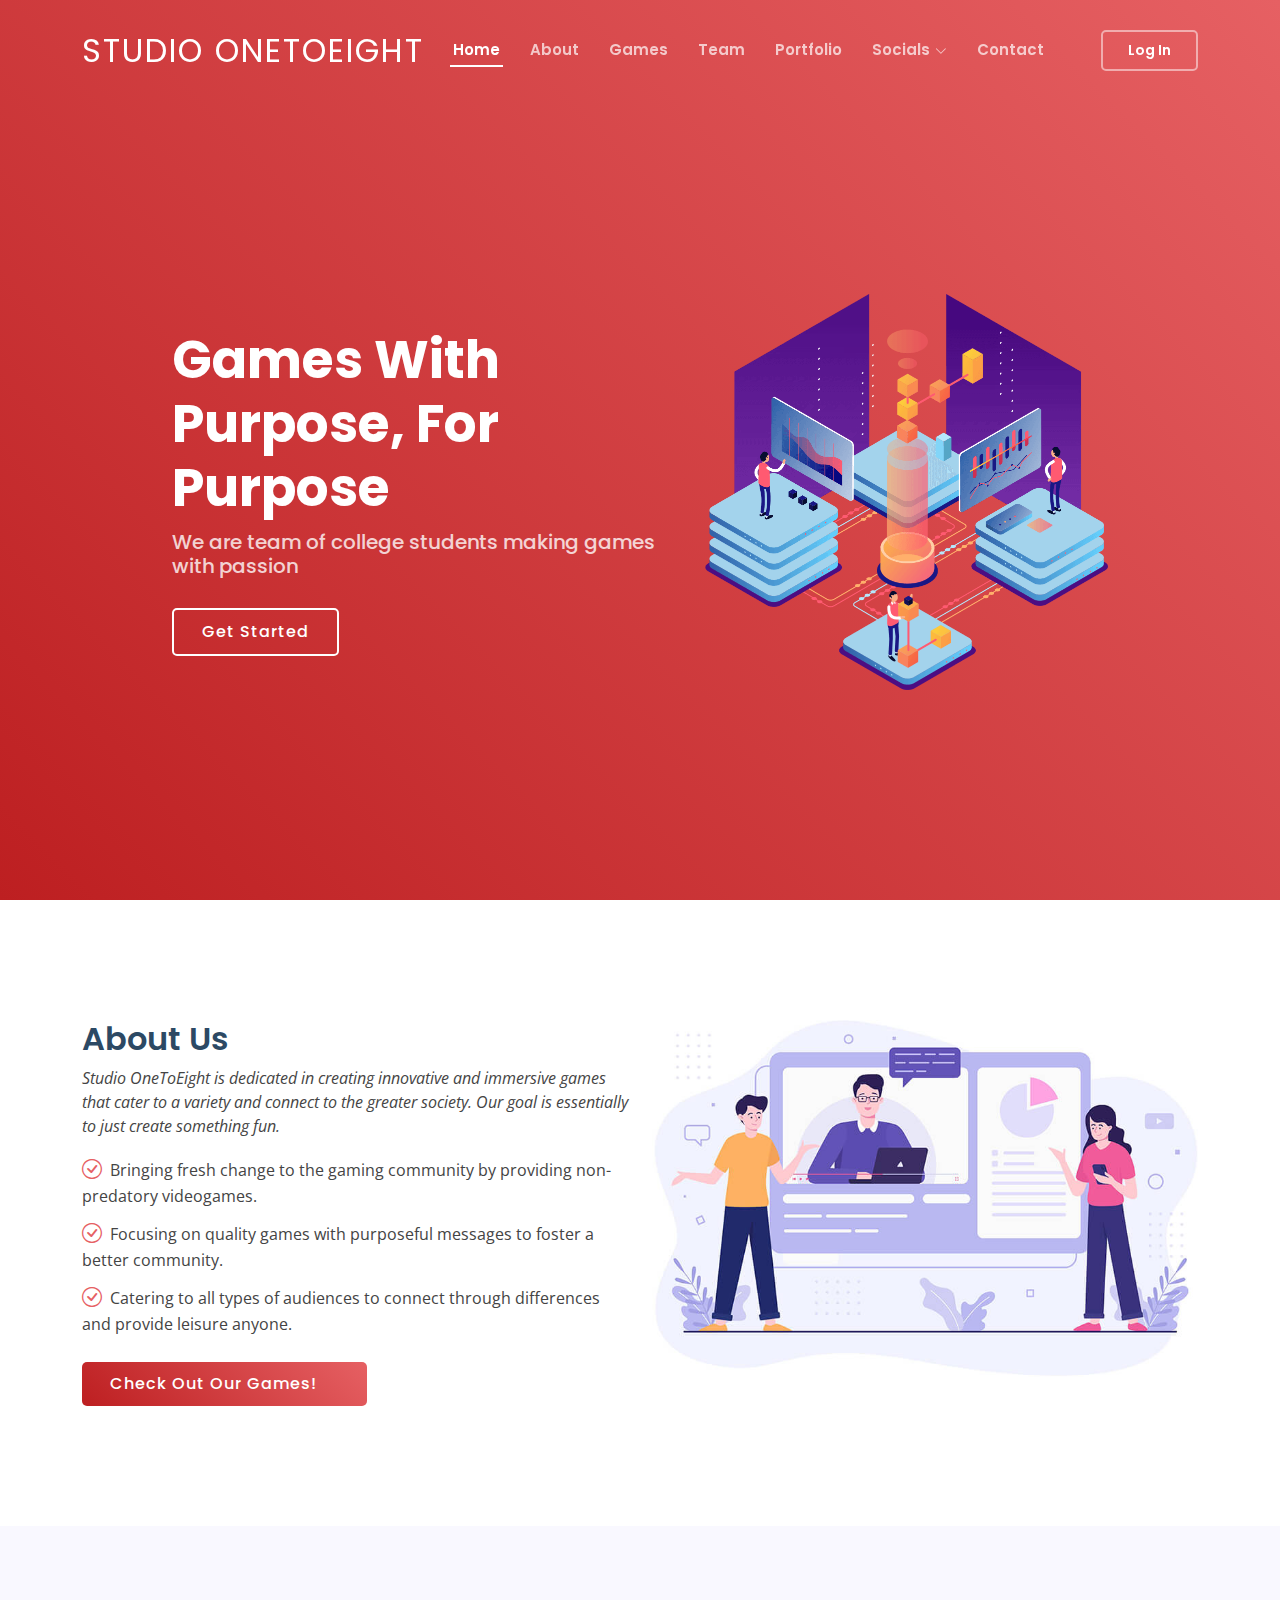
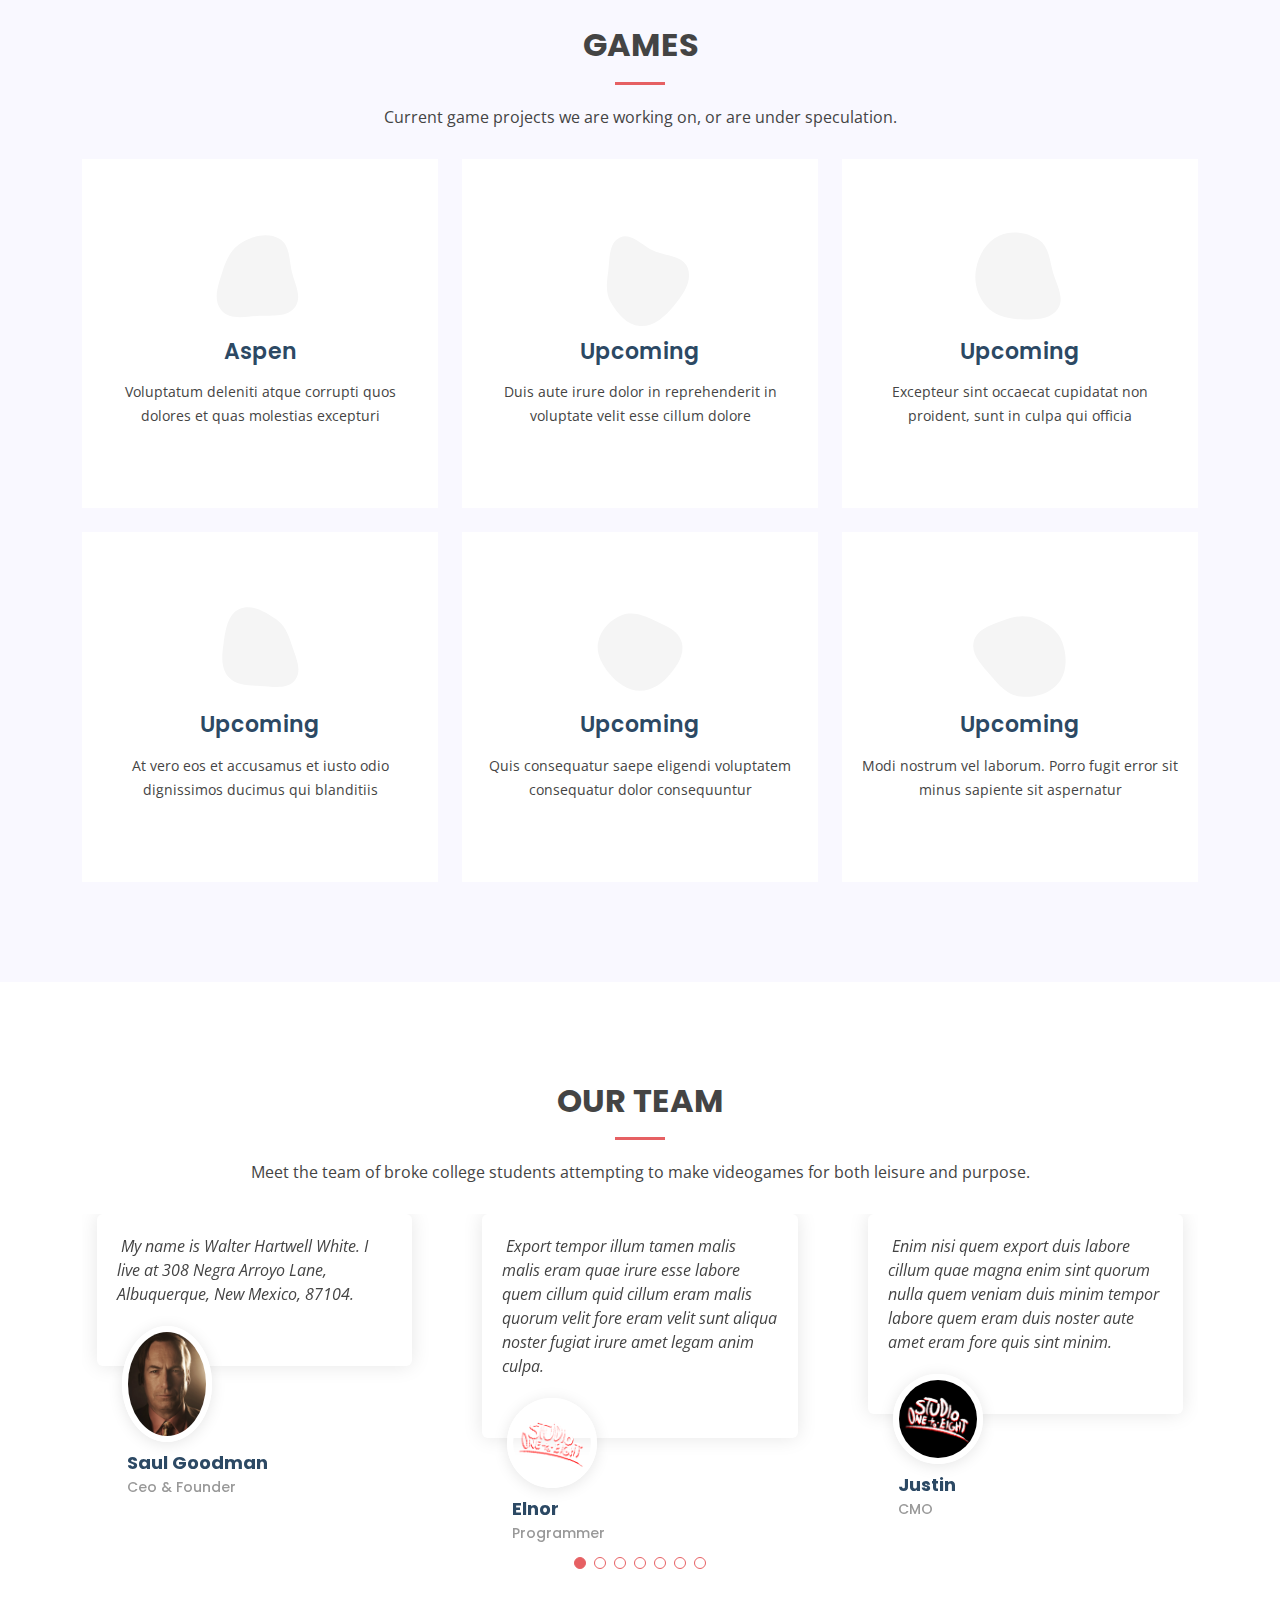
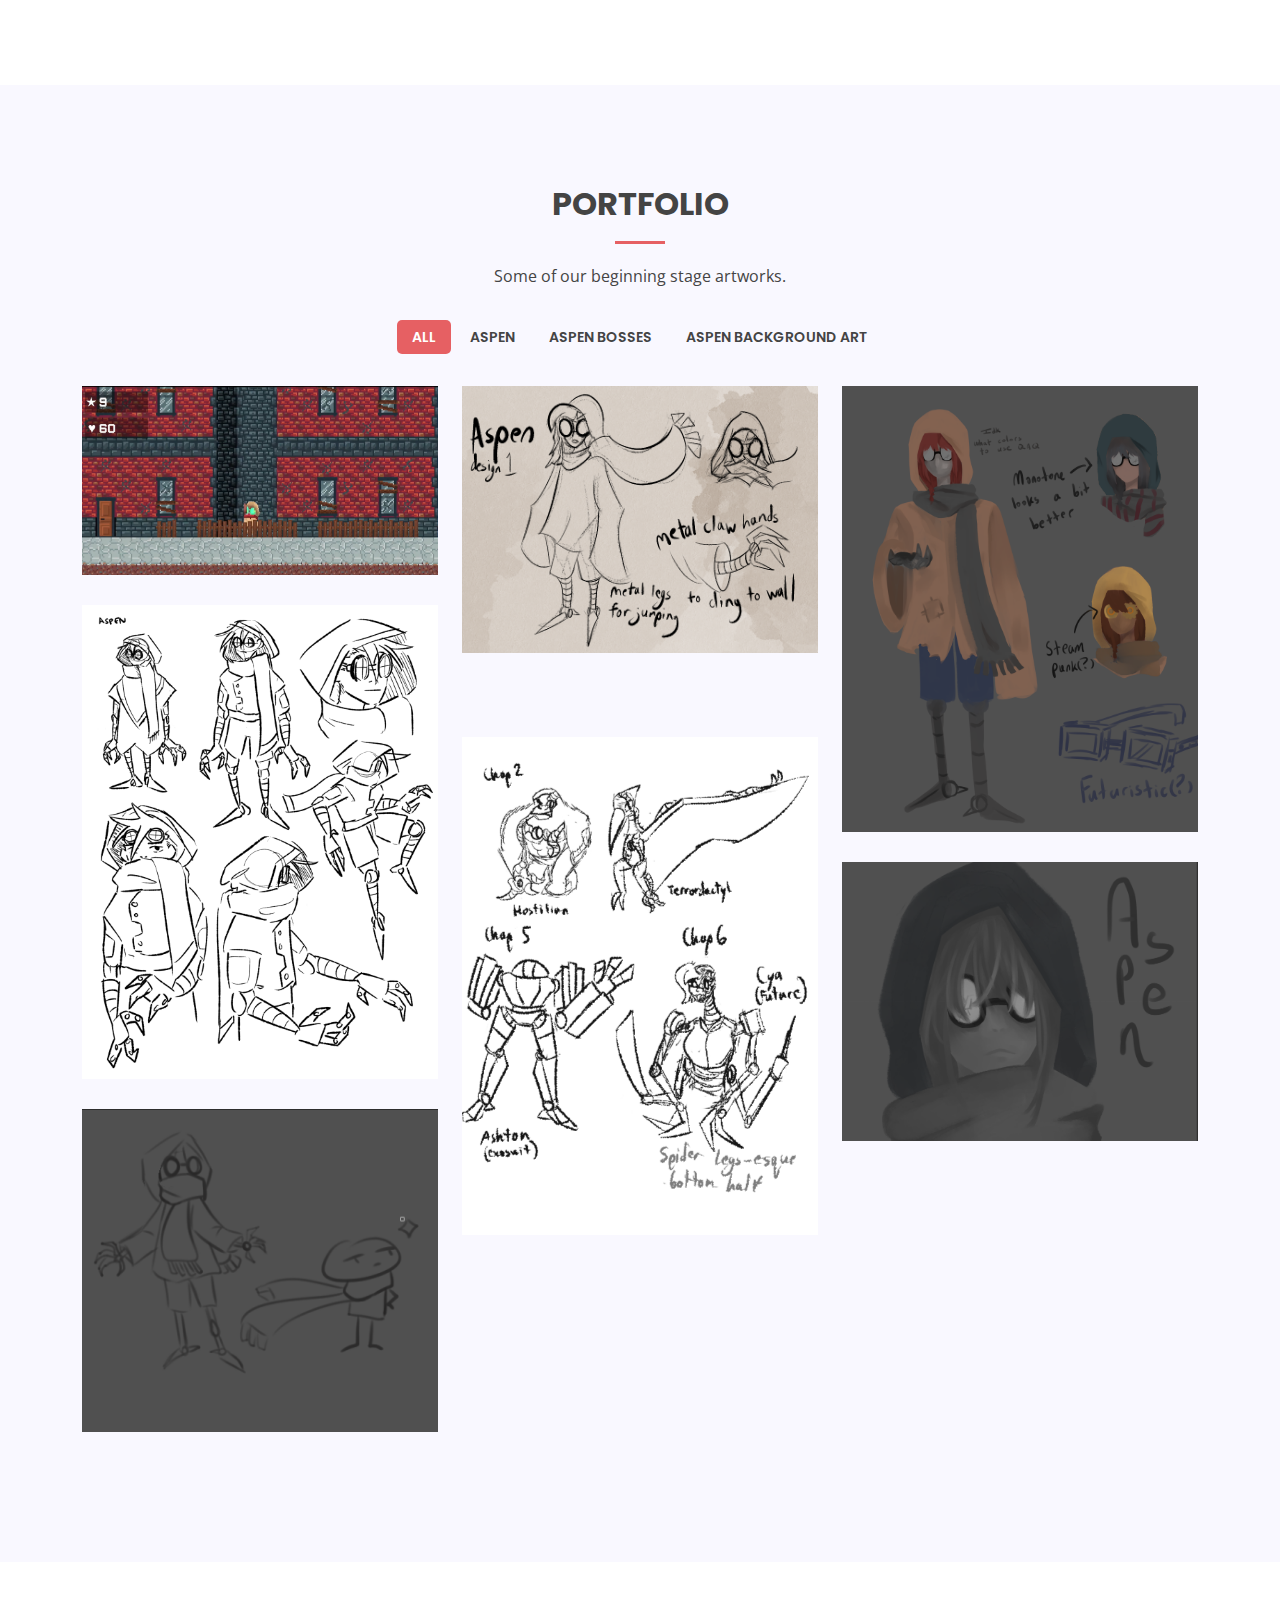
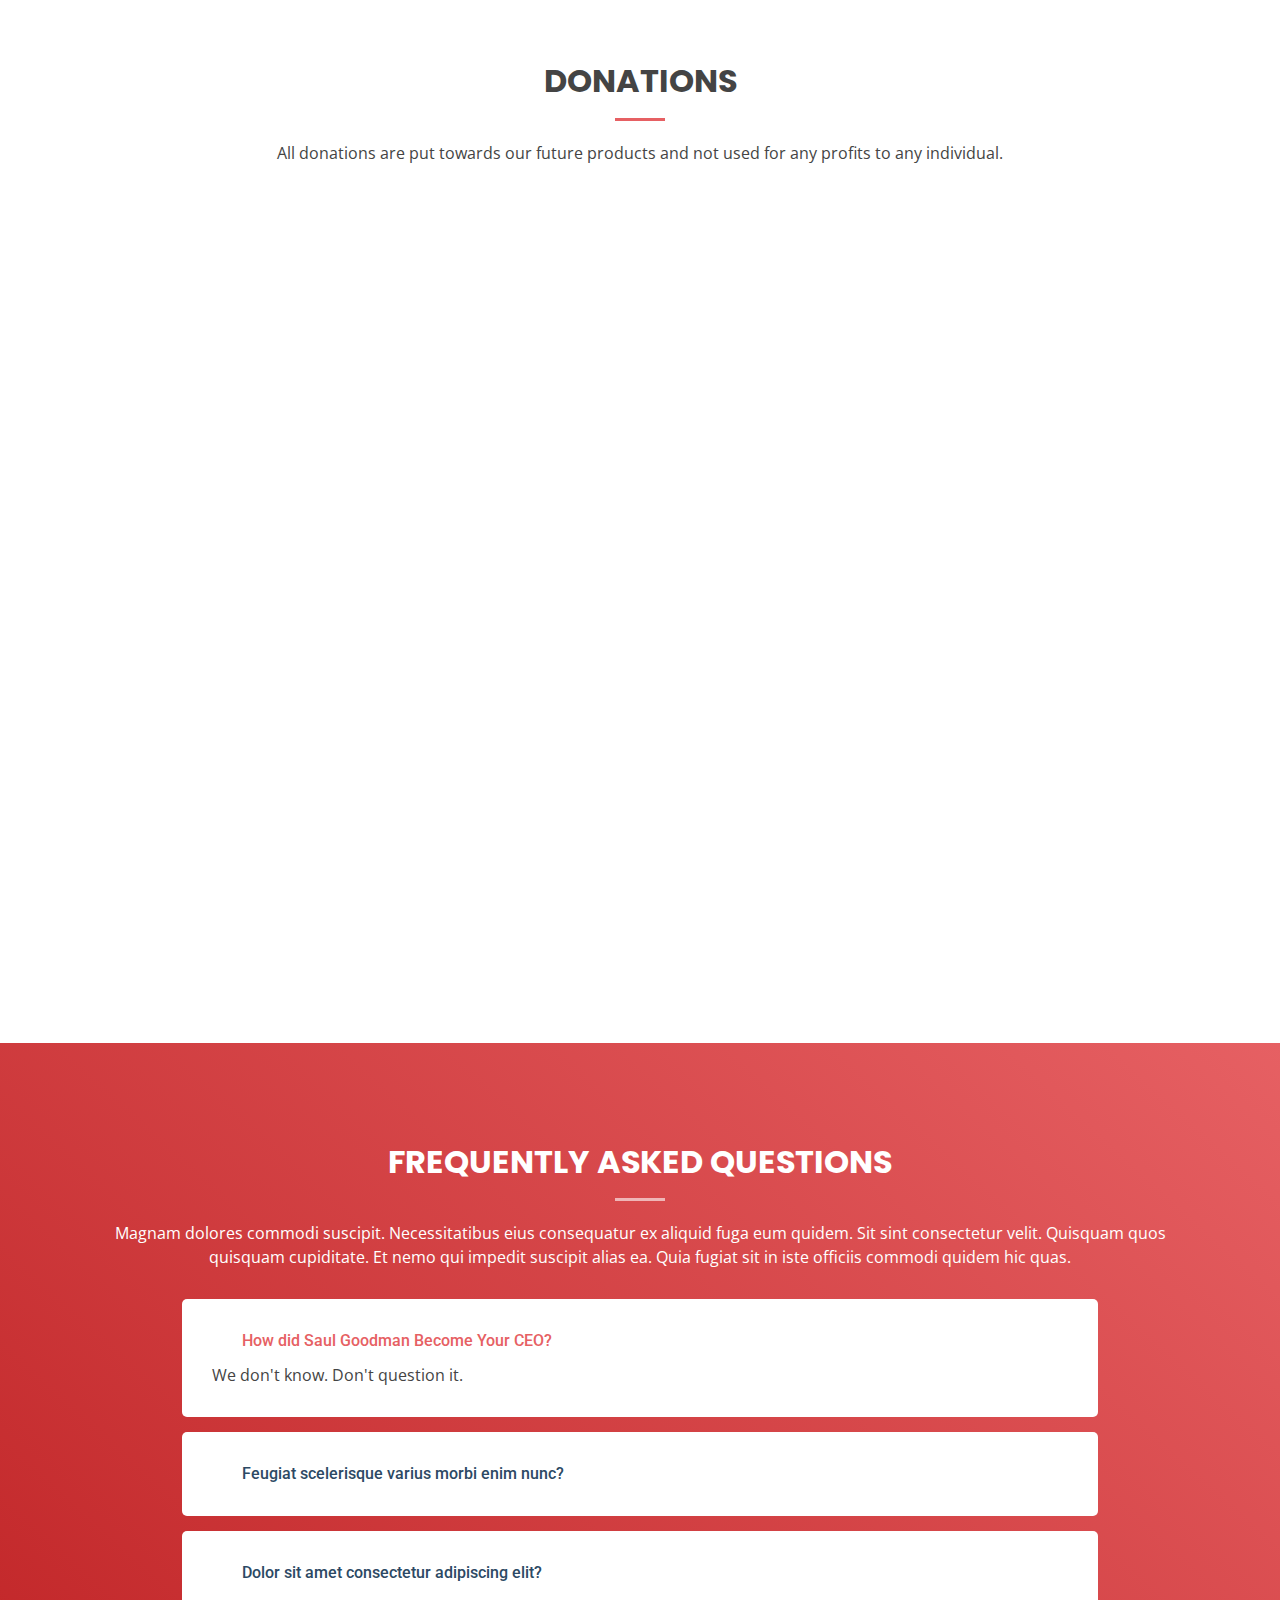
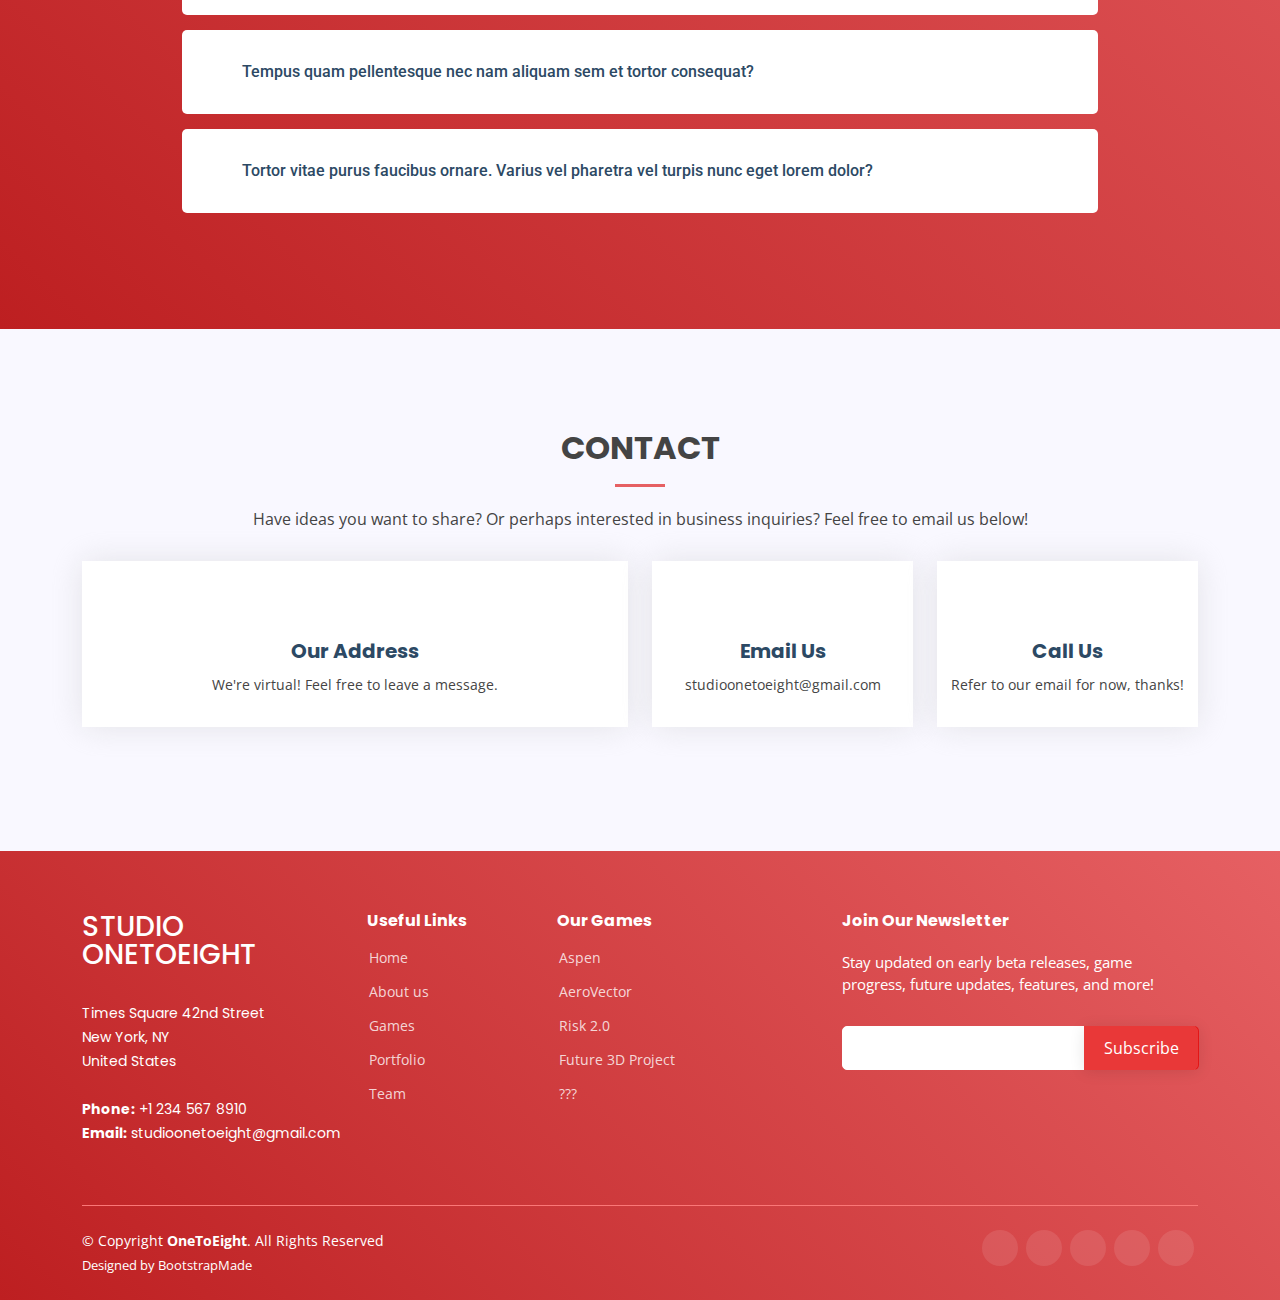
==== index.html @ 3905fe67 "fixed header link issue, edited about us section" ====
<!DOCTYPE html>
<html lang="en">

<head>
  <meta charset="utf-8">
  <meta content="width=device-width, initial-scale=1.0" name="viewport">

  <title>Studio 128</title>
  <meta content="" name="description">
  <meta content="" name="keywords">

  <!-- Favicons -->
  <link href="assets/img/favicon.png" rel="icon">
  <link href="assets/img/apple-touch-icon.png" rel="apple-touch-icon">

  <!-- Google Fonts -->
  <link href="https://fonts.googleapis.com/css?family=Open+Sans:300,300i,400,400i,600,600i,700,700i|Roboto:300,300i,400,400i,500,500i,600,600i,700,700i|Poppins:300,300i,400,400i,500,500i,600,600i,700,700i" rel="stylesheet">

  <!-- Vendor CSS Files -->
  <link href="assets/vendor/aos/aos.css" rel="stylesheet">
  <link href="assets/vendor/bootstrap/css/bootstrap.min.css" rel="stylesheet">
  <link href="assets/vendor/bootstrap-icons/bootstrap-icons.css" rel="stylesheet">
  <link href="assets/vendor/boxicons/css/boxicons.min.css" rel="stylesheet">
  <link href="assets/vendor/glightbox/css/glightbox.min.css" rel="stylesheet">
  <link href="assets/vendor/swiper/swiper-bundle.min.css" rel="stylesheet">

  <!-- Template Main CSS File -->
  <link href="assets/css/style.css" rel="stylesheet">

  <!-- =======================================================
  * Template Name: Techie - v4.9.1
  * Template URL: https://bootstrapmade.com/techie-free-skin-bootstrap-3/
  * Author: BootstrapMade.com
  * License: https://bootstrapmade.com/license/
  ======================================================== -->
</head>

<body>

  <!-- ======= Header ======= -->
  <header id="header" class="fixed-top ">
    <div class="container d-flex align-items-center justify-content-between">
      <h1 class="logo"><a href="index.html">Studio OneToEight</a></h1>
      <!-- Uncomment below if you prefer to use an image logo -->
      <!-- <a href="index.html" class="logo"><img src="assets/img/logo.png" alt="" class="img-fluid"></a>-->

      <nav id="navbar" class="navbar">
        <ul>
          <li><a class="nav-link scrollto active" href="#hero">Home</a></li>
          <li><a class="nav-link scrollto" href="#about">About</a></li>
          <li><a class="nav-link scrollto" href="#services">Games</a></li>
          <li><a class="nav-link scrollto" href="#team">Team</a></li>
          <li><a class="nav-link scrollto " href="#portfolio">Portfolio</a></li>
          <li class="dropdown"><a href="#"><span>Socials</span> <i class="bi bi-chevron-down"></i></a>
            <ul>
              <li><a href="https://discord.gg/k66XAa3F" target="_blank">Discord</a></li>
              <!-- <li class="dropdown"><a href="#"><span>Deep Drop Down</span> <i class="bi bi-chevron-right"></i></a>
                <ul>
                  <li><a href="#">Instagram</a></li>
                  <li><a href="#">Twitter</a></li>
                  <li><a href="#">Discord</a></li>
                  <li><a href="#">Youtube</a></li>
                  <li><a href="#">Reddit</a></li>
                </ul>
              </li> -->
              <li><a href="https://www.youtube.com/channel/UCh9_2e3-Cz6pAs2D27wbMlA" target="_blank">Youtube</a></li>
              <li><a href="https://www.reddit.com/r/StudioOneToEight/" target="_blank">Reddit</a></li>
              <li><a href="https://twitter.com/StudioOne2Eight" target="_blank">Twitter</a></li>
            </ul>
          </li>
          <li><a class="nav-link scrollto" href="#contact">Contact</a></li>
          <li><a class="getstarted scrollto" href="#about">Log In</a></li>
        </ul>
        <i class="bi bi-list mobile-nav-toggle"></i>
      </nav><!-- .navbar -->

    </div>
  </header><!-- End Header -->

  <!-- ======= Hero Section ======= -->
  <section id="hero" class="d-flex align-items-center">

    <div class="container-fluid" data-aos="fade-up">
      <div class="row justify-content-center">
        <div class="col-xl-5 col-lg-6 pt-3 pt-lg-0 order-2 order-lg-1 d-flex flex-column justify-content-center">
          <h1>Games With Purpose, For Purpose</h1>
          <h2>We are team of college students making games with passion</h2>
          <div><a href="#about" class="btn-get-started scrollto">Get Started</a></div>
        </div>
        <div class="col-xl-4 col-lg-6 order-1 order-lg-2 hero-img" data-aos="zoom-in" data-aos-delay="150">
          <img src="assets/img/hero-img.png" class="img-fluid animated" alt="">
        </div>
      </div>
    </div>

  </section><!-- End Hero -->

  <main id="main">

    <!-- ======= About Section ======= -->
    <section id="about" class="about">
      <div class="container">

        <div class="row">
          <div class="col-lg-6 order-1 order-lg-2" data-aos="zoom-in" data-aos-delay="150">
            <img src="assets/img/about.jpg" class="img-fluid" alt="">
          </div>
          <div class="col-lg-6 pt-4 pt-lg-0 order-2 order-lg-1 content" data-aos="fade-right">
            <h3>About Us</h3>
            <p class="fst-italic">
              Studio OneToEight is dedicated in creating innovative and immersive games that cater to a variety and connect to the greater society. Our goal is essentially to just create something fun.
            </p>
            <ul>
              <li><i class="bi bi-check-circle"></i> Bringing fresh change to the gaming community by providing non-predatory videogames.</li>
              <li><i class="bi bi-check-circle"></i> Focusing on quality games with purposeful messages to foster a better community.</li>
              <li><i class="bi bi-check-circle"></i> Catering to all types of audiences to connect through differences and provide leisure anyone.</li>
            </ul>
            <a href="#services" class="read-more">Check Out Our Games! <i class="bi bi-long-arrow-right"></i></a>
          </div>
        </div>

      </div>
    </section><!-- End About Section -->

    <!-- ======= Counts Section ======= -->
    <!-- <section id="counts" class="counts">
      <div class="container">

        <div class="row counters">

          <div class="col-lg-3 col-6 text-center">
            <span data-purecounter-start="0" data-purecounter-end="232" data-purecounter-duration="1" class="purecounter"></span>
            <p>Clients</p>
          </div>

          <div class="col-lg-3 col-6 text-center">
            <span data-purecounter-start="0" data-purecounter-end="521" data-purecounter-duration="1" class="purecounter"></span>
            <p>Projects</p>
          </div>

          <div class="col-lg-3 col-6 text-center">
            <span data-purecounter-start="0" data-purecounter-end="1463" data-purecounter-duration="1" class="purecounter"></span>
            <p>Hours Of Support</p>
          </div>

          <div class="col-lg-3 col-6 text-center">
            <span data-purecounter-start="0" data-purecounter-end="15" data-purecounter-duration="1" class="purecounter"></span>
            <p>Hard Workers</p>
          </div>

        </div>

      </div>
    </section> -->
    <!-- End Counts Section -->

    <!-- ======= Services Section ======= -->
    <section id="services" class="services section-bg">
      <div class="container" data-aos="fade-up">

        <div class="section-title">
          <h2>Games</h2>
          <p>Current game projects we are working on, or are under speculation.</p>
        </div>

        <div class="row gy-4">
          <div class="col-lg-4 col-md-6 d-flex align-items-stretch" data-aos="zoom-in" data-aos-delay="100">
            <div class="icon-box iconbox-blue">
              <div class="icon">
                <svg width="100" height="100" viewBox="0 0 600 600" xmlns="http://www.w3.org/2000/svg">
                  <path stroke="none" stroke-width="0" fill="#f5f5f5" d="M300,521.0016835830174C376.1290562159157,517.8887921683347,466.0731472004068,529.7835943286574,510.70327084640275,468.03025145048787C554.3714126377745,407.6079735673963,508.03601936045806,328.9844924480964,491.2728898941984,256.3432110539036C474.5976632858925,184.082847569629,479.9380746630129,96.60480741107993,416.23090153303,58.64404602377083C348.86323505073057,18.502131276798302,261.93793281208167,40.57373210992963,193.5410806939664,78.93577620505333C130.42746243093433,114.334589627462,98.30271207620316,179.96522072025542,76.75703585869454,249.04625023123273C51.97151888228291,328.5150500222984,13.704378332031375,421.85034740162234,66.52175969318436,486.19268352777647C119.04800174914682,550.1803526380478,217.28368757567262,524.383925680826,300,521.0016835830174"></path>
                </svg>
                <i class="bx bxl-dribbble"></i>
              </div>
              <h4><a href="">Aspen</a></h4>
              <p>Voluptatum deleniti atque corrupti quos dolores et quas molestias excepturi</p>
            </div>
          </div>

          <div class="col-lg-4 col-md-6 d-flex align-items-stretch" data-aos="zoom-in" data-aos-delay="200">
            <div class="icon-box iconbox-orange ">
              <div class="icon">
                <svg width="100" height="100" viewBox="0 0 600 600" xmlns="http://www.w3.org/2000/svg">
                  <path stroke="none" stroke-width="0" fill="#f5f5f5" d="M300,582.0697525312426C382.5290701553225,586.8405444964366,449.9789794690241,525.3245884688669,502.5850820975895,461.55621195738473C556.606425686781,396.0723002908107,615.8543463187945,314.28637112970534,586.6730223649479,234.56875336149918C558.9533121215079,158.8439757836574,454.9685369536778,164.00468322053177,381.49747125262974,130.76875717737553C312.15926192815925,99.40240125094834,248.97055460311594,18.661163978235184,179.8680185752513,50.54337015887873C110.5421016452524,82.52863877960104,119.82277516462835,180.83849132639028,109.12597500060166,256.43424936330496C100.08760227029461,320.3096726198365,92.17705696193138,384.0621239912766,124.79988738764834,439.7174275375508C164.83382741302287,508.01625554203684,220.96474134820875,577.5009287672846,300,582.0697525312426"></path>
                </svg>
                <i class="bx bx-file"></i>
              </div>
              <h4><a href="">Upcoming</a></h4>
              <p>Duis aute irure dolor in reprehenderit in voluptate velit esse cillum dolore</p>
            </div>
          </div>

          <div class="col-lg-4 col-md-6 d-flex align-items-stretch" data-aos="zoom-in" data-aos-delay="300">
            <div class="icon-box iconbox-pink">
              <div class="icon">
                <svg width="100" height="100" viewBox="0 0 600 600" xmlns="http://www.w3.org/2000/svg">
                  <path stroke="none" stroke-width="0" fill="#f5f5f5" d="M300,541.5067337569781C382.14930387511276,545.0595476570109,479.8736841581634,548.3450877840088,526.4010558755058,480.5488172755941C571.5218469581645,414.80211281144784,517.5187510058486,332.0715597781072,496.52539010469104,255.14436215662573C477.37192572678356,184.95920475031193,473.57363656557914,105.61284051026155,413.0603344069578,65.22779650032875C343.27470386102294,18.654635553484475,251.2091493199835,5.337323636656869,175.0934190732945,40.62881213300186C97.87086631185822,76.43348514350839,51.98124368387456,156.15599469081315,36.44837278890362,239.84606092416172C21.716077023791087,319.22268207091537,43.775223500013084,401.1760424656574,96.891909868211,461.97329694683043C147.22146801428983,519.5804099606455,223.5754009179313,538.201503339737,300,541.5067337569781"></path>
                </svg>
                <i class="bx bx-tachometer"></i>
              </div>
              <h4><a href="">Upcoming</a></h4>
              <p>Excepteur sint occaecat cupidatat non proident, sunt in culpa qui officia</p>
            </div>
          </div>

          <div class="col-lg-4 col-md-6 d-flex align-items-stretch" data-aos="zoom-in" data-aos-delay="100">
            <div class="icon-box iconbox-yellow">
              <div class="icon">
                <svg width="100" height="100" viewBox="0 0 600 600" xmlns="http://www.w3.org/2000/svg">
                  <path stroke="none" stroke-width="0" fill="#f5f5f5" d="M300,503.46388370962813C374.79870501325706,506.71871716319447,464.8034551963731,527.1746412648533,510.4981551193396,467.86667711651364C555.9287308511215,408.9015244558933,512.6030010748507,327.5744911775523,490.211057578863,256.5855673507754C471.097692560561,195.9906835881958,447.69079081568157,138.11976852964426,395.19560036434837,102.3242989838813C329.3053358748298,57.3949838291264,248.02791733380457,8.279543830951368,175.87071277845988,42.242879143198664C103.41431057327972,76.34704239035025,93.79494320519305,170.9812938413882,81.28167332365135,250.07896920659033C70.17666984294237,320.27484674793965,64.84698225790005,396.69656628748305,111.28512138212992,450.4950937839243C156.20124167950087,502.5303643271138,231.32542653798444,500.4755392045468,300,503.46388370962813"></path>
                </svg>
                <i class="bx bx-layer"></i>
              </div>
              <h4><a href="">Upcoming</a></h4>
              <p>At vero eos et accusamus et iusto odio dignissimos ducimus qui blanditiis</p>
            </div>
          </div>

          <div class="col-lg-4 col-md-6 d-flex align-items-stretch" data-aos="zoom-in" data-aos-delay="200">
            <div class="icon-box iconbox-red">
              <div class="icon">
                <svg width="100" height="100" viewBox="0 0 600 600" xmlns="http://www.w3.org/2000/svg">
                  <path stroke="none" stroke-width="0" fill="#f5f5f5" d="M300,532.3542879108572C369.38199826031484,532.3153073249985,429.10787420159085,491.63046689027357,474.5244479745417,439.17860296908856C522.8885846962883,383.3225815378663,569.1668002868075,314.3205725914397,550.7432151929288,242.7694973846089C532.6665558377875,172.5657663291529,456.2379748765914,142.6223662098291,390.3689995646985,112.34683881706744C326.66090330228417,83.06452184765237,258.84405631176094,53.51806209861945,193.32584062364296,78.48882559362697C121.61183558270385,105.82097193414197,62.805066853699245,167.19869350419734,48.57481801355237,242.6138429142374C34.843463184063346,315.3850353017275,76.69343916112496,383.4422959591041,125.22947124332185,439.3748458443577C170.7312796277747,491.8107796887764,230.57421082200815,532.3932930995766,300,532.3542879108572"></path>
                </svg>
                <i class="bx bx-slideshow"></i>
              </div>
              <h4><a href="">Upcoming</a></h4>
              <p>Quis consequatur saepe eligendi voluptatem consequatur dolor consequuntur</p>
            </div>
          </div>

          <div class="col-lg-4 col-md-6 d-flex align-items-stretch" data-aos="zoom-in" data-aos-delay="300">
            <div class="icon-box iconbox-teal">
              <div class="icon">
                <svg width="100" height="100" viewBox="0 0 600 600" xmlns="http://www.w3.org/2000/svg">
                  <path stroke="none" stroke-width="0" fill="#f5f5f5" d="M300,566.797414625762C385.7384707136149,576.1784315230908,478.7894351017131,552.8928747891023,531.9192734346935,484.94944893311C584.6109503024035,417.5663521118492,582.489472248146,322.67544863468447,553.9536738515405,242.03673114598146C529.1557734026468,171.96086150256528,465.24506316201064,127.66468636344209,395.9583748389544,100.7403814666027C334.2173773831606,76.7482773500951,269.4350130405921,84.62216499799875,207.1952322260088,107.2889140133804C132.92018162631612,134.33871894543012,41.79353780512637,160.00259165414826,22.644507872594943,236.69541883565114C3.319112789854554,314.0945973066697,72.72355303640163,379.243833228382,124.04198916343866,440.3218312028393C172.9286146004772,498.5055451809895,224.45579914871206,558.5317968840102,300,566.797414625762"></path>
                </svg>
                <i class="bx bx-arch"></i>
              </div>
              <h4><a href="">Upcoming</a></h4>
              <p>Modi nostrum vel laborum. Porro fugit error sit minus sapiente sit aspernatur</p>
            </div>
          </div>

        </div>

      </div>
    </section><!-- End Services Section -->

    <!-- ======= Features Section ======= -->
    <!-- <section id="features" class="features">
      <div class="container" data-aos="fade-up">

        <div class="section-title">
          <h2>Features</h2>
          <p>Magnam dolores commodi suscipit. Necessitatibus eius consequatur ex aliquid fuga eum quidem. Sit sint consectetur velit. Quisquam quos quisquam cupiditate. Et nemo qui impedit suscipit alias ea. Quia fugiat sit in iste officiis commodi quidem hic quas.</p>
        </div>

        <div class="row">
          <div class="col-lg-6 order-2 order-lg-1 d-flex flex-column align-items-lg-center">
            <div class="icon-box mt-5 mt-lg-0" data-aos="fade-up" data-aos-delay="100">
              <i class="bx bx-receipt"></i>
              <h4>Est labore ad</h4>
              <p>Consequuntur sunt aut quasi enim aliquam quae harum pariatur laboris nisi ut aliquip</p>
            </div>
            <div class="icon-box mt-5" data-aos="fade-up" data-aos-delay="200">
              <i class="bx bx-cube-alt"></i>
              <h4>Harum esse qui</h4>
              <p>Excepteur sint occaecat cupidatat non proident, sunt in culpa qui officia deserunt</p>
            </div>
            <div class="icon-box mt-5" data-aos="fade-up" data-aos-delay="300">
              <i class="bx bx-images"></i>
              <h4>Aut occaecati</h4>
              <p>Aut suscipit aut cum nemo deleniti aut omnis. Doloribus ut maiores omnis facere</p>
            </div>
            <div class="icon-box mt-5" data-aos="fade-up" data-aos-delay="400">
              <i class="bx bx-shield"></i>
              <h4>Beatae veritatis</h4>
              <p>Expedita veritatis consequuntur nihil tempore laudantium vitae denat pacta</p>
            </div>
          </div>
          <div class="image col-lg-6 order-1 order-lg-2 " data-aos="zoom-in" data-aos-delay="100">
            <img src="assets/img/features.svg" alt="" class="img-fluid">
          </div>
        </div>

      </div>
    </section> -->
    <!-- End Features Section -->

    <!-- ======= Team Section ======= -->
    <section id="team" class="testimonials">
      <div class="container" data-aos="fade-up">

        <div class="section-title">
          <h2>Our Team</h2>
          <p>Meet the team of broke college students attempting to make videogames for both leisure and purpose.</p>
        </div>

        <div class="testimonials-slider swiper" data-aos="fade-up" data-aos-delay="100">
          <div class="swiper-wrapper">

            <div class="swiper-slide">
              <div class="testimonial-item">
                <p>
                  <i class="bx bxs-quote-alt-left quote-icon-left"></i>
                  My name is Walter Hartwell White. I live at 308 Negra Arroyo Lane, Albuquerque, New Mexico, 87104.
                  <i class="bx bxs-quote-alt-right quote-icon-right"></i>
                </p>
                <img src="assets/img/testimonials/Saul_Goodman.png" class="testimonial-img" alt="">
                <h3>Saul Goodman</h3>
                <h4>Ceo &amp; Founder</h4>
              </div>
            </div><!-- End testimonial item -->

            <div class="swiper-slide">
              <div class="testimonial-item">
                <p>
                  <i class="bx bxs-quote-alt-left quote-icon-left"></i>
                  Export tempor illum tamen malis malis eram quae irure esse labore quem cillum quid cillum eram malis quorum velit fore eram velit sunt aliqua noster fugiat irure amet legam anim culpa.
                  <i class="bx bxs-quote-alt-right quote-icon-right"></i>
                </p>
                <img src="assets/img/testimonials/studio128transparent.png" class="testimonial-img" alt="">
                <h3>Elnor</h3>
                <h4>Programmer</h4>
              </div>
            </div><!-- End testimonial item -->

            <div class="swiper-slide">
              <div class="testimonial-item">
                <p>
                  <i class="bx bxs-quote-alt-left quote-icon-left"></i>
                  Enim nisi quem export duis labore cillum quae magna enim sint quorum nulla quem veniam duis minim tempor labore quem eram duis noster aute amet eram fore quis sint minim.
                  <i class="bx bxs-quote-alt-right quote-icon-right"></i>
                </p>
                <img src="assets/img/testimonials/studio128black.png" class="testimonial-img" alt="">
                <h3>Justin</h3>
                <h4>CMO</h4>
              </div>
            </div><!-- End testimonial item -->

            <div class="swiper-slide">
              <div class="testimonial-item">
                <p>
                  <i class="bx bxs-quote-alt-left quote-icon-left"></i>
                  Fugiat enim eram quae cillum dolore dolor amet nulla culpa multos export minim fugiat minim velit minim dolor enim duis veniam ipsum anim magna sunt elit fore quem dolore labore.
                  <i class="bx bxs-quote-alt-right quote-icon-right"></i>
                </p>
                <img src="assets/img/testimonials/studio128black.png" class="testimonial-img" alt="">
                <h3>Alexander</h3>
                <h4>Artist</h4>
              </div>
            </div>

              <div class="swiper-slide">
                <div class="testimonial-item">
                  <p>
                    <i class="bx bxs-quote-alt-left quote-icon-left"></i>
                    Fugiat enim eram quae cillum dolore dolor amet nulla culpa multos export minim fugiat minim velit minim dolor enim duis veniam ipsum anim magna sunt elit fore quem dolore labore.
                    <i class="bx bxs-quote-alt-right quote-icon-right"></i>
                  </p>
                  <img src="assets/img/testimonials/studio128black.png" class="testimonial-img" alt="">
                  <h3>Julia</h3>
                  <h4>Artist</h4>
                </div>
              </div>

                <div class="swiper-slide">
                  <div class="testimonial-item">
                    <p>
                      <i class="bx bxs-quote-alt-left quote-icon-left"></i>
                      Fugiat enim eram quae cillum dolore dolor amet nulla culpa multos export minim fugiat minim velit minim dolor enim duis veniam ipsum anim magna sunt elit fore quem dolore labore.
                      <i class="bx bxs-quote-alt-right quote-icon-right"></i>
                    </p>
                    <img src="assets/img/testimonials/studio128black.png" class="testimonial-img" alt="">
                    <h3>John</h3>
                    <h4>Artist</h4>
                  </div>
            </div><!-- End testimonial item -->

            <div class="swiper-slide">
              <div class="testimonial-item">
                <p>
                  <i class="bx bxs-quote-alt-left quote-icon-left"></i>
                  Quis quorum aliqua sint quem legam fore sunt eram irure aliqua veniam tempor noster veniam enim culpa labore duis sunt culpa nulla illum cillum fugiat legam esse veniam culpa.
                  <i class="bx bxs-quote-alt-right quote-icon-right"></i>
                </p>
                <img src="assets/img/testimonials/studio128black.png" class="testimonial-img" alt="">
                <h3>Tammy</h3>
                <h4>Artist</h4>
              </div>
            </div><!-- End testimonial item -->

          </div>
          <div class="swiper-pagination"></div>
        </div>

      </div>
    </section><!-- End Testimonials Section -->

    <!-- ======= Portfolio Section ======= -->
    <section id="portfolio" class="portfolio section-bg">
      <div class="container" data-aos="fade-up">

        <div class="section-title">
          <h2>Portfolio</h2>
          <p>Some of our beginning stage artworks.</p>
        </div>

        <div class="row">
          <div class="col-lg-12 d-flex justify-content-center">
            <ul id="portfolio-flters">
              <li data-filter="*" class="filter-active">All</li>
              <li data-filter=".filter-app">Aspen</li>
              <li data-filter=".filter-card">Aspen Bosses</li>
              <li data-filter=".filter-web">Aspen Background art</li>
            </ul>
          </div>
        </div>

        <div class="row portfolio-container">

          <div class="col-lg-4 col-md-6 portfolio-item filter-app">
            <div class="portfolio-wrap">
              <img src="assets/img/portfolio/AspenImage.png" class="img-fluid" alt="">
              <div class="portfolio-info">
                <h4>Aspen and Orphanage Pixel art</h4>
                <p>Aspen</p>
              </div>
              <div class="portfolio-links">
                <a href="assets/img/portfolio/AspenImage.png" data-gallery="portfolioGallery" class="portfolio-lightbox" title="App 1"><i class="bx bx-plus"></i></a>
                <a href="portfolio-details.html" title="More Details"><i class="bx bx-link"></i></a>
              </div>
            </div>
          </div>

          <div class="col-lg-4 col-md-6 portfolio-item filter-app">
            <div class="portfolio-wrap">
              <img src="assets/img/portfolio/aspen_initial.png" class="img-fluid" alt="">
              <div class="portfolio-info">
                <h4>Initial Aspen Design</h4>
                <p>Aspen</p>
              </div>
              <div class="portfolio-links">
                <a href="assets/img/portfolio/aspen_initial.png" data-gallery="portfolioGallery" class="portfolio-lightbox" title="Web 3"><i class="bx bx-plus"></i></a>
                <a href="portfolio-details.html" title="More Details"><i class="bx bx-link"></i></a>
              </div>
            </div>
          </div>

          <div class="col-lg-4 col-md-6 portfolio-item filter-app">
            <div class="portfolio-wrap">
              <img src="assets/img/portfolio/mature_aspen.png" class="img-fluid" alt="">
              <div class="portfolio-info">
                <h4>Mature Aspen</h4>
                <p>Aspen</p>
              </div>
              <div class="portfolio-links">
                <a href="assets/img/portfolio/mature_aspen.png" data-gallery="portfolioGallery" class="portfolio-lightbox" title="App 2"><i class="bx bx-plus"></i></a>
                <a href="portfolio-details.html" title="More Details"><i class="bx bx-link"></i></a>
              </div>
            </div>
          </div>

          <div class="col-lg-4 col-md-6 portfolio-item filter-app">
            <div class="portfolio-wrap">
              <img src="assets/img/portfolio/Aspen_poses.png" class="img-fluid" alt="">
              <div class="portfolio-info">
                <h4>Aspen Poses</h4>
                <p>Aspen</p>
              </div>
              <div class="portfolio-links">
                <a href="assets/img/portfolio/Aspen_poses.png" data-gallery="portfolioGallery" class="portfolio-lightbox" title="Card 2"><i class="bx bx-plus"></i></a>
                <a href="portfolio-details.html" title="More Details"><i class="bx bx-link"></i></a>
              </div>
            </div>
          </div>

          <div class="col-lg-4 col-md-6 portfolio-item filter-app">
            <div class="portfolio-wrap">
              <img src="assets/img/portfolio/Aspen_running.gif" class="img-fluid" alt="">
              <div class="portfolio-info">
                <h4>Running Animation</h4>
                <p>Aspen</p>
              </div>
              <div class="portfolio-links">
                <a href="assets/img/portfolio/Aspen_running.gif" data-gallery="portfolioGallery" class="portfolio-lightbox" title="Web 2"><i class="bx bx-plus"></i></a>
                <a href="portfolio-details.html" title="More Details"><i class="bx bx-link"></i></a>
              </div>
            </div>
          </div>

          <div class="col-lg-4 col-md-6 portfolio-item filter-card">
            <div class="portfolio-wrap">
              <img src="assets/img/portfolio/bosses_sketch.png" class="img-fluid" alt="">
              <div class="portfolio-info">
                <h4>Bosses Sketch</h4>
                <p>Aspen Bosses</p>
              </div>
              <div class="portfolio-links">
                <a href="assets/img/portfolio/bosses_sketch.png" data-gallery="portfolioGallery" class="portfolio-lightbox" title="App 3"><i class="bx bx-plus"></i></a>
                <a href="portfolio-details.html" title="More Details"><i class="bx bx-link"></i></a>
              </div>
            </div>
          </div>

          <div class="col-lg-4 col-md-6 portfolio-item filter-app">
            <div class="portfolio-wrap">
              <img src="assets/img/portfolio/Aspen_face.png" class="img-fluid" alt="">
              <div class="portfolio-info">
                <h4>Aspen Face</h4>
                <p>Aspen</p>
              </div>
              <div class="portfolio-links">
                <a href="assets/img/portfolio/Aspen_face.png" data-gallery="portfolioGallery" class="portfolio-lightbox" title="Card 1"><i class="bx bx-plus"></i></a>
                <a href="portfolio-details.html" title="More Details"><i class="bx bx-link"></i></a>
              </div>
            </div>
          </div>

          <div class="col-lg-4 col-md-6 portfolio-item filter-app">
            <div class="portfolio-wrap">
              <img src="assets/img/portfolio/mini_aspen.png" class="img-fluid" alt="">
              <div class="portfolio-info">
                <h4>Mini Aspen</h4>
                <p>Aspen</p>
              </div>
              <div class="portfolio-links">
                <a href="assets/img/portfolio/mini_aspen.png" data-gallery="portfolioGallery" class="portfolio-lightbox" title="Card 3"><i class="bx bx-plus"></i></a>
                <a href="portfolio-details.html" title="More Details"><i class="bx bx-link"></i></a>
              </div>
            </div>
          </div>

          <!-- <div class="col-lg-4 col-md-6 portfolio-item filter-web">
            <div class="portfolio-wrap">
              <img src="assets/img/portfolio/portfolio-9.jpg" class="img-fluid" alt="">
              <div class="portfolio-info">
                <h4>Web 3</h4>
                <p>Web</p>
              </div>
              <div class="portfolio-links">
                <a href="assets/img/portfolio/portfolio-9.jpg" data-gallery="portfolioGallery" class="portfolio-lightbox" title="Web 3"><i class="bx bx-plus"></i></a>
                <a href="portfolio-details.html" title="More Details"><i class="bx bx-link"></i></a>
              </div>
            </div>
          </div> -->

        </div>

      </div>
    </section><!-- End Portfolio Section -->

    <!-- ======= Donation Section ======= -->
    <section id="pricing" class="pricing">
      <div class="container" data-aos="fade-up">

        <div class="section-title">
          <h2>Donations</h2>
          <p style="padding-bottom: 30px;">All donations are put towards our future products and not used for any profits to any individual.</p>
          <iframe id='kofiframe' src='https://ko-fi.com/studioonetoeight/?hidefeed=true&widget=true&embed=true&preview=true' style='border:none;width:100%;padding:4px;' height='712' title='studioonetoeight'></iframe>
        </div>

        <!-- <div class="row">

          <div class="col-lg-3 col-md-6" data-aos="fade-up" data-aos-delay="100">
            <div class="box">
              <h3>Free</h3>
              <h4><sup>$</sup>0<span> / month</span></h4>
              <ul>
                <li>Aida dere</li>
                <li>Nec feugiat nisl</li>
                <li>Nulla at volutpat dola</li>
                <li class="na">Pharetra massa</li>
                <li class="na">Massa ultricies mi</li>
              </ul>
              <div class="btn-wrap">
                <a href="#" class="btn-buy">Donate</a>
              </div>
            </div>
          </div>

          <div class="col-lg-3 col-md-6 mt-4 mt-md-0" data-aos="fade-up" data-aos-delay="200">
            <div class="box featured">
              <h3>Business</h3>
              <h4><sup>$</sup>19<span> / month</span></h4>
              <ul>
                <li>Aida dere</li>
                <li>Nec feugiat nisl</li>
                <li>Nulla at volutpat dola</li>
                <li>Pharetra massa</li>
                <li class="na">Massa ultricies mi</li>
              </ul>
              <div class="btn-wrap">
                <a href="#" class="btn-buy">Donate</a>
              </div>
            </div>
          </div>

          <div class="col-lg-3 col-md-6 mt-4 mt-lg-0" data-aos="fade-up" data-aos-delay="300">
            <div class="box">
              <h3>Developer</h3>
              <h4><sup>$</sup>29<span> / month</span></h4>
              <ul>
                <li>Aida dere</li>
                <li>Nec feugiat nisl</li>
                <li>Nulla at volutpat dola</li>
                <li>Pharetra massa</li>
                <li>Massa ultricies mi</li>
              </ul>
              <div class="btn-wrap">
                <a href="#" class="btn-buy">Donate</a>
              </div>
            </div>
          </div>

          <div class="col-lg-3 col-md-6 mt-4 mt-lg-0" data-aos="fade-up" data-aos-delay="400">
            <div class="box">
              <span class="advanced">Advanced</span>
              <h3>Ultimate</h3>
              <h4><sup>$</sup>49<span> / month</span></h4>
              <ul>
                <li>Aida dere</li>
                <li>Nec feugiat nisl</li>
                <li>Nulla at volutpat dola</li>
                <li>Pharetra massa</li>
                <li>Massa ultricies mi</li>
              </ul>
              <div class="btn-wrap">
                <a href="#" class="btn-buy">Donate</a>
              </div>
            </div>
          </div>

        </div> -->

      </div>
    </section><!-- End Pricing Section -->

    <!-- ======= Frequently Asked Questions Section ======= -->
    <section id="faq" class="faq">
      <div class="container" data-aos="fade-up">

        <div class="section-title">
          <h2>Frequently Asked Questions</h2>
          <p>Magnam dolores commodi suscipit. Necessitatibus eius consequatur ex aliquid fuga eum quidem. Sit sint consectetur velit. Quisquam quos quisquam cupiditate. Et nemo qui impedit suscipit alias ea. Quia fugiat sit in iste officiis commodi quidem hic quas.</p>
        </div>

        <div class="faq-list">
          <ul>
            <li data-aos="fade-up" data-aos="fade-up" data-aos-delay="100">
              <i class="bx bx-help-circle icon-help"></i> <a data-bs-toggle="collapse" class="collapse" data-bs-target="#faq-list-1">How did Saul Goodman Become Your CEO? <i class="bx bx-chevron-down icon-show"></i><i class="bx bx-chevron-up icon-close"></i></a>
              <div id="faq-list-1" class="collapse show" data-bs-parent=".faq-list">
                <p>
                  We don't know. Don't question it.
                </p>
              </div>
            </li>

            <li data-aos="fade-up" data-aos-delay="200">
              <i class="bx bx-help-circle icon-help"></i> <a data-bs-toggle="collapse" data-bs-target="#faq-list-2" class="collapsed">Feugiat scelerisque varius morbi enim nunc? <i class="bx bx-chevron-down icon-show"></i><i class="bx bx-chevron-up icon-close"></i></a>
              <div id="faq-list-2" class="collapse" data-bs-parent=".faq-list">
                <p>
                  Dolor sit amet consectetur adipiscing elit pellentesque habitant morbi. Id interdum velit laoreet id donec ultrices. Fringilla phasellus faucibus scelerisque eleifend donec pretium. Est pellentesque elit ullamcorper dignissim. Mauris ultrices eros in cursus turpis massa tincidunt dui.
                </p>
              </div>
            </li>

            <li data-aos="fade-up" data-aos-delay="300">
              <i class="bx bx-help-circle icon-help"></i> <a data-bs-toggle="collapse" data-bs-target="#faq-list-3" class="collapsed">Dolor sit amet consectetur adipiscing elit? <i class="bx bx-chevron-down icon-show"></i><i class="bx bx-chevron-up icon-close"></i></a>
              <div id="faq-list-3" class="collapse" data-bs-parent=".faq-list">
                <p>
                  Eleifend mi in nulla posuere sollicitudin aliquam ultrices sagittis orci. Faucibus pulvinar elementum integer enim. Sem nulla pharetra diam sit amet nisl suscipit. Rutrum tellus pellentesque eu tincidunt. Lectus urna duis convallis convallis tellus. Urna molestie at elementum eu facilisis sed odio morbi quis
                </p>
              </div>
            </li>

            <li data-aos="fade-up" data-aos-delay="400">
              <i class="bx bx-help-circle icon-help"></i> <a data-bs-toggle="collapse" data-bs-target="#faq-list-4" class="collapsed">Tempus quam pellentesque nec nam aliquam sem et tortor consequat? <i class="bx bx-chevron-down icon-show"></i><i class="bx bx-chevron-up icon-close"></i></a>
              <div id="faq-list-4" class="collapse" data-bs-parent=".faq-list">
                <p>
                  Molestie a iaculis at erat pellentesque adipiscing commodo. Dignissim suspendisse in est ante in. Nunc vel risus commodo viverra maecenas accumsan. Sit amet nisl suscipit adipiscing bibendum est. Purus gravida quis blandit turpis cursus in.
                </p>
              </div>
            </li>

            <li data-aos="fade-up" data-aos-delay="500">
              <i class="bx bx-help-circle icon-help"></i> <a data-bs-toggle="collapse" data-bs-target="#faq-list-5" class="collapsed">Tortor vitae purus faucibus ornare. Varius vel pharetra vel turpis nunc eget lorem dolor? <i class="bx bx-chevron-down icon-show"></i><i class="bx bx-chevron-up icon-close"></i></a>
              <div id="faq-list-5" class="collapse" data-bs-parent=".faq-list">
                <p>
                  Laoreet sit amet cursus sit amet dictum sit amet justo. Mauris vitae ultricies leo integer malesuada nunc vel. Tincidunt eget nullam non nisi est sit amet. Turpis nunc eget lorem dolor sed. Ut venenatis tellus in metus vulputate eu scelerisque.
                </p>
              </div>
            </li>

          </ul>
        </div>

      </div>
    </section><!-- End Frequently Asked Questions Section -->

    <!-- ======= Contact Section ======= -->
    <section id="contact" class="contact section-bg">
      <div class="container" data-aos="fade-up">

        <div class="section-title">
          <h2>Contact</h2>
          <p>Have ideas you want to share? Or perhaps interested in business inquiries? Feel free to email us below!</p>
        </div>

        <div class="row">
          <div class="col-lg-6">
            <div class="info-box mb-4">
              <i class="bx bx-map"></i>
              <h3>Our Address</h3>
              <p>We're virtual! Feel free to leave a message.</p>
            </div>
          </div>

          <div class="col-lg-3 col-md-6">
            <div class="info-box  mb-4">
              <i class="bx bx-envelope"></i>
              <h3>Email Us</h3>
              <p>studioonetoeight@gmail.com</p>
            </div>
          </div>

          <div class="col-lg-3 col-md-6">
            <div class="info-box  mb-4">
              <i class="bx bx-phone-call"></i>
              <h3>Call Us</h3>
              <p>Refer to our email for now, thanks!</p>
            </div>
          </div>

        </div>

        <!-- MAP AND FORM -->
        <!-- <div class="row">

          <div class="col-lg-6 ">
            <iframe class="mb-4 mb-lg-0" src="https://www.google.com/maps/embed?pb=!1m14!1m8!1m3!1d12097.433213460943!2d-74.0062269!3d40.7101282!3m2!1i1024!2i768!4f13.1!3m3!1m2!1s0x0%3A0xb89d1fe6bc499443!2sDowntown+Conference+Center!5e0!3m2!1smk!2sbg!4v1539943755621" frameborder="0" style="border:0; width: 100%; height: 384px;" allowfullscreen></iframe>
          </div>

          <div class="col-lg-6">
            <form action="forms/contact.php" method="post" role="form" class="php-email-form">
              <div class="row">
                <div class="col-md-6 form-group">
                  <input type="text" name="name" class="form-control" id="name" placeholder="Your Name" required>
                </div>
                <div class="col-md-6 form-group mt-3 mt-md-0">
                  <input type="email" class="form-control" name="email" id="email" placeholder="Your Email" required>
                </div>
              </div>
              <div class="form-group mt-3">
                <input type="text" class="form-control" name="subject" id="subject" placeholder="Subject" required>
              </div>
              <div class="form-group mt-3">
                <textarea class="form-control" name="message" rows="5" placeholder="Message" required></textarea>
              </div>
              <div class="my-3">
                <div class="loading">Loading</div>
                <div class="error-message"></div>
                <div class="sent-message">Your message has been sent. Thank you!</div>
              </div>
              <div class="text-center"><button type="submit">Send Message</button></div>
            </form>
          </div>

        </div> -->

      </div>
    </section><!-- End Contact Section -->

  </main><!-- End #main -->

  <!-- ======= Footer ======= -->
  <footer id="footer">

    <div class="footer-top">
      <div class="container">
        <div class="row">

          <div class="col-lg-3 col-md-6 footer-contact">
            <h3>Studio OneToEight</h3>
            <p>
              Times Square 42nd Street <br>
              New York, NY<br>
              United States <br><br>
              <strong>Phone:</strong> +1 234 567 8910<br>
              <strong>Email:</strong> studioonetoeight@gmail.com<br>
            </p>
          </div>

          <div class="col-lg-2 col-md-6 footer-links">
            <h4>Useful Links</h4>
            <ul>
              <li><i class="bx bx-chevron-right"></i> <a href="#">Home</a></li>
              <li><i class="bx bx-chevron-right"></i> <a href="#">About us</a></li>
              <li><i class="bx bx-chevron-right"></i> <a href="#">Games</a></li>
              <li><i class="bx bx-chevron-right"></i> <a href="#">Portfolio</a></li>
              <li><i class="bx bx-chevron-right"></i> <a href="#">Team</a></li>
            </ul>
          </div>

          <div class="col-lg-3 col-md-6 footer-links">
            <h4>Our Games</h4>
            <ul>
              <li><i class="bx bx-chevron-right"></i> <a href="#">Aspen</a></li>
              <li><i class="bx bx-chevron-right"></i> <a href="#">AeroVector</a></li>
              <li><i class="bx bx-chevron-right"></i> <a href="#">Risk 2.0</a></li>
              <li><i class="bx bx-chevron-right"></i> <a href="#">Future 3D Project</a></li>
              <li><i class="bx bx-chevron-right"></i> <a href="#">???</a></li>
            </ul>
          </div>

          <div class="col-lg-4 col-md-6 footer-newsletter">
            <h4>Join Our Newsletter</h4>
            <p>Stay updated on early beta releases, game progress, future updates, features, and more!</p>
            <form action="" method="post">
              <input type="email" name="email"><input type="submit" value="Subscribe">
            </form>
          </div>

        </div>
      </div>
    </div>

    <div class="container">

      <div class="copyright-wrap d-md-flex py-4">
        <div class="me-md-auto text-center text-md-start">
          <div class="copyright">
            &copy; Copyright <strong><span>OneToEight</span></strong>. All Rights Reserved
          </div>
          <div class="credits">
            <!-- All the links in the footer should remain intact. -->
            <!-- You can delete the links only if you purchased the pro version. -->
            <!-- Licensing information: https://bootstrapmade.com/license/ -->
            <!-- Purchase the pro version with working PHP/AJAX contact form: https://bootstrapmade.com/techie-free-skin-bootstrap-3/ -->
            Designed by <a href="https://bootstrapmade.com/">BootstrapMade</a>
          </div>
        </div>
        <div class="social-links text-center text-md-right pt-3 pt-md-0">
          <a href="#" class="twitter"><i class="bx bxl-twitter"></i></a>
          <a href="#" class="facebook"><i class="bx bxl-facebook"></i></a>
          <a href="#" class="instagram"><i class="bx bxl-instagram"></i></a>
          <a href="#" class="google-plus"><i class="bx bxl-skype"></i></a>
          <a href="#" class="linkedin"><i class="bx bxl-linkedin"></i></a>
        </div>
      </div>

    </div>
  </footer><!-- End Footer -->

  <a href="#" class="back-to-top d-flex align-items-center justify-content-center"><i class="bi bi-arrow-up-short"></i></a>
  <div id="preloader"></div>

  <!-- Vendor JS Files -->
  <script src="assets/vendor/purecounter/purecounter_vanilla.js"></script>
  <script src="assets/vendor/aos/aos.js"></script>
  <script src="assets/vendor/bootstrap/js/bootstrap.bundle.min.js"></script>
  <script src="assets/vendor/glightbox/js/glightbox.min.js"></script>
  <script src="assets/vendor/isotope-layout/isotope.pkgd.min.js"></script>
  <script src="assets/vendor/swiper/swiper-bundle.min.js"></script>
  <script src="assets/vendor/php-email-form/validate.js"></script>

  <!-- Template Main JS File -->
  <script src="assets/js/main.js"></script>

</body>

</html>
---- assets/css/style.css ----
/**
* Template Name: Techie - v4.9.1
* Template URL: https://bootstrapmade.com/techie-free-skin-bootstrap-3/
* Author: BootstrapMade.com
* License: https://bootstrapmade.com/license/
*/

/*--------------------------------------------------------------
# General
--------------------------------------------------------------*/

body {
  font-family: "Open Sans", sans-serif;
  color: #444444;
}

a {
  /* color: #5846f9; */
  color: #e66063;
  text-decoration: none;
}

a:hover {
  color: #8577fb;
  text-decoration: none;
}

h1,
h2,
h3,
h4,
h5,
h6 {
  font-family: "Poppins", sans-serif;
}

/*--------------------------------------------------------------
# Back to top button
--------------------------------------------------------------*/
.back-to-top {
  position: fixed;
  visibility: hidden;
  opacity: 0;
  right: 15px;
  bottom: 15px;
  z-index: 996;
  /* background: #5846f9; */
  background: #e66063;
  width: 40px;
  height: 40px;
  border-radius: 4px;
  transition: all 0.4s;
}

.back-to-top i {
  font-size: 28px;
  color: #fff;
  line-height: 0;
}

.back-to-top:hover {
  background: #7b27d8;
  color: #fff;
}

.back-to-top.active {
  visibility: visible;
  opacity: 1;
}

/*--------------------------------------------------------------
# Preloader
--------------------------------------------------------------*/
#preloader {
  position: fixed;
  top: 0;
  left: 0;
  right: 0;
  bottom: 0;
  z-index: 9999;
  overflow: hidden;
  background: #fff;
}

#preloader:before {
  content: "";
  position: fixed;
  top: calc(50% - 30px);
  left: calc(50% - 30px);
  /* border: 6px solid #5846f9; */
  border: 6px solid #e66063;
  border-top-color: #e7e4fe;
  border-radius: 50%;
  width: 60px;
  height: 60px;
  -webkit-animation: animate-preloader 1s linear infinite;
  animation: animate-preloader 1s linear infinite;
}

@-webkit-keyframes animate-preloader {
  0% {
    transform: rotate(0deg);
  }

  100% {
    transform: rotate(360deg);
  }
}

@keyframes animate-preloader {
  0% {
    transform: rotate(0deg);
  }

  100% {
    transform: rotate(360deg);
  }
}

/*--------------------------------------------------------------
# Disable aos animation delay on mobile devices
--------------------------------------------------------------*/
@media screen and (max-width: 768px) {
  [data-aos-delay] {
    transition-delay: 0 !important;
  }
}

/*--------------------------------------------------------------
# Header
--------------------------------------------------------------*/
#header {
  transition: all 0.5s;
  z-index: 997;
  padding: 20px 0;
}

#header.header-scrolled,
#header.header-inner-pages {
  /* background: rgba(24, 6, 185, 0.8); */
  background: rgba(189, 31, 33, 1);
  opacity: 0.9;
  padding: 12px 0;
}

#header .logo {
  font-size: 32px;
  margin: 0;
  padding: 0;
  line-height: 1;
  font-weight: 400;
  letter-spacing: 2px;
  text-transform: uppercase;
}

#header .logo a {
  color: #fff;
}

#header .logo img {
  max-height: 40px;
}

/*--------------------------------------------------------------
# Navigation Menu
--------------------------------------------------------------*/
/**
* Desktop Navigation 
*/
.navbar {
  padding: 0;
}

.navbar ul {
  margin: 0;
  padding: 0;
  display: flex;
  list-style: none;
  align-items: center;
}

.navbar li {
  position: relative;
}

.navbar>ul>li {
  padding: 10px 0 10px 24px;
}

.navbar a,
.navbar a:focus {
  display: flex;
  align-items: center;
  justify-content: space-between;
  padding: 0 3px;
  font-family: "Poppins", sans-serif;
  font-size: 15px;
  font-weight: 600;
  color: rgba(255, 255, 255, 0.7);
  white-space: nowrap;
  transition: 0.3s;
  position: relative;
}

.navbar a i,
.navbar a:focus i {
  font-size: 12px;
  line-height: 0;
  margin-left: 5px;
}

.navbar>ul>li>a:before {
  content: "";
  position: absolute;
  width: 100%;
  height: 2px;
  bottom: -5px;
  left: 0;
  background-color: #fff;
  visibility: hidden;
  width: 0px;
  transition: all 0.3s ease-in-out 0s;
}

.navbar a:hover:before,
.navbar li:hover>a:before,
.navbar .active:before {
  visibility: visible;
  width: 100%;
}

.navbar a:hover,
.navbar .active,
.navbar .active:focus,
.navbar li:hover>a {
  color: #fff;
}

.navbar .getstarted,
.navbar .getstarted:focus {
  padding: 8px 25px;
  margin-left: 30px;
  border-radius: 5px;
  color: #fff;
  transition: 0.3s;
  font-size: 14px;
  font-weight: 600;
  border: 2px solid rgba(255, 255, 255, 0.5);
}

.navbar .getstarted:hover,
.navbar .getstarted:focus:hover {
  color: #fff;
  border-color: #fff;
}

.navbar .getstarted:before,
.navbar li:hover>.getstarted:before {
  visibility: hidden;
}

.navbar .dropdown ul {
  display: block;
  position: absolute;
  left: 24px;
  top: calc(100% + 30px);
  margin: 0;
  padding: 10px 0;
  z-index: 99;
  opacity: 0;
  visibility: hidden;
  background: #fff;
  box-shadow: 0px 0px 30px rgba(127, 137, 161, 0.25);
  transition: 0.3s;
}

.navbar .dropdown ul li {
  min-width: 200px;
}

.navbar .dropdown ul a {
  padding: 10px 20px;
  font-size: 14px;
  color: #2c4964;
}

.navbar .dropdown ul a i {
  font-size: 12px;
}

.navbar .dropdown ul a:hover,
.navbar .dropdown ul .active:hover,
.navbar .dropdown ul li:hover>a {
  /* color: #5846f9; */
  color: #e66063;
}

.navbar .dropdown:hover>ul {
  opacity: 1;
  top: 100%;
  visibility: visible;
}

.navbar .dropdown .dropdown ul {
  top: 0;
  left: calc(100% - 30px);
  visibility: hidden;
}

.navbar .dropdown .dropdown:hover>ul {
  opacity: 1;
  top: 0;
  left: 100%;
  visibility: visible;
}

@media (max-width: 1366px) {
  .navbar .dropdown .dropdown ul {
    left: -90%;
  }

  .navbar .dropdown .dropdown:hover>ul {
    left: -100%;
  }
}

/**
* Mobile Navigation 
*/
.mobile-nav-toggle {
  color: #fff;
  font-size: 28px;
  cursor: pointer;
  display: none;
  line-height: 0;
  transition: 0.5s;
}

@media (max-width: 991px) {
  .mobile-nav-toggle {
    display: block;
  }

  .navbar ul {
    display: none;
  }
}

.navbar-mobile {
  position: fixed;
  overflow: hidden;
  top: 0;
  right: 0;
  left: 0;
  bottom: 0;
  background: rgba(28, 47, 65, 0.9);
  transition: 0.3s;
  z-index: 999;
}

.navbar-mobile .mobile-nav-toggle {
  position: absolute;
  top: 15px;
  right: 15px;
}

.navbar-mobile ul {
  display: block;
  position: absolute;
  top: 55px;
  right: 15px;
  bottom: 15px;
  left: 15px;
  padding: 10px 0;
  background-color: #fff;
  overflow-y: auto;
  transition: 0.3s;
}

.navbar-mobile>ul>li {
  padding: 0;
}

.navbar-mobile a,
.navbar-mobile a:focus {
  padding: 10px 20px;
  font-size: 15px;
  color: #2c4964;
}

.navbar-mobile a:hover:before,
.navbar-mobile li:hover>a:before,
.navbar-mobile .active:before {
  visibility: hidden;
}

.navbar-mobile a:hover,
.navbar-mobile .active,
.navbar-mobile li:hover>a {
  /* color: #5846f9; */
  color: #e66063;
}

.navbar-mobile .getstarted,
.navbar-mobile .getstarted:focus {
  margin: 15px;
}

.navbar-mobile .dropdown ul {
  position: static;
  display: none;
  margin: 10px 20px;
  padding: 10px 0;
  z-index: 99;
  opacity: 1;
  visibility: visible;
  background: #fff;
  box-shadow: 0px 0px 30px rgba(127, 137, 161, 0.25);
}

.navbar-mobile .dropdown ul li {
  min-width: 200px;
}

.navbar-mobile .dropdown ul a {
  padding: 10px 20px;
}

.navbar-mobile .dropdown ul a i {
  font-size: 12px;
}

.navbar-mobile .dropdown ul a:hover,
.navbar-mobile .dropdown ul .active:hover,
.navbar-mobile .dropdown ul li:hover>a {
  /* color: #5846f9; */
  color: #e66063;
}

.navbar-mobile .dropdown>.dropdown-active {
  display: block;
}

/*--------------------------------------------------------------
# Hero Section
--------------------------------------------------------------*/
#hero {
  width: 100%;
  height: 100vh;
  /* background: linear-gradient(45deg, rgba(86, 58, 250, 0.9) 0%, rgba(116, 15, 214, 0.9) 100%), url("../img/hero-bg.jpg") center center no-repeat; */
  background: linear-gradient(45deg, #bd1f21 0%, #e66063 100%), url("../img/hero-bg.jpg") center center no-repeat;
  background-size: cover;
}

#hero .container,
#hero .container-fluid {
  padding-top: 84px;
}

#hero h1 {
  margin: 0;
  font-size: 52px;
  font-weight: 700;
  line-height: 64px;
  color: #fff;
}

#hero h2 {
  color: rgba(255, 255, 255, 0.8);
  margin: 10px 0 0 0;
  font-size: 20px;
}

#hero .btn-get-started {
  font-family: "Poppins", sans-serif;
  font-weight: 500;
  font-size: 16px;
  letter-spacing: 1px;
  display: inline-block;
  padding: 10px 28px;
  border-radius: 5px;
  transition: 0.5s;
  margin-top: 30px;
  color: #fff;
  border: 2px solid #fff;
}

#hero .btn-get-started:hover {
  background: #fff;
  /* color: #5846f9; */
  color: #e66063;
}

#hero .animated {
  animation: up-down 2s ease-in-out infinite alternate-reverse both;
}

@media (min-width: 1200px) {
  #hero {
    background-attachment: fixed;
  }
}

@media (max-width: 991px) {
  #hero {
    text-align: center;
  }

  #hero .container,
  #hero .container-fluid {
    padding-top: 68px;
  }

  #hero .animated {
    -webkit-animation: none;
    animation: none;
  }

  #hero .hero-img {
    text-align: center;
  }

  #hero .hero-img img {
    width: 50%;
  }
}

@media (max-width: 768px) {
  #hero h1 {
    font-size: 26px;
    line-height: 36px;
  }

  #hero h2 {
    font-size: 18px;
    line-height: 24px;
  }

  #hero .hero-img img {
    width: 60%;
  }
}

@media (max-width: 575px) {
  #hero .hero-img img {
    width: 80%;
  }
}

@media (max-width: 575px),
(max-height: 600px) {
  #hero {
    height: auto;
  }
}

@-webkit-keyframes up-down {
  0% {
    transform: translateY(10px);
  }

  100% {
    transform: translateY(-10px);
  }
}

@keyframes up-down {
  0% {
    transform: translateY(10px);
  }

  100% {
    transform: translateY(-10px);
  }
}

/*--------------------------------------------------------------
# Sections General
--------------------------------------------------------------*/
section {
  padding: 100px 0;
  overflow: hidden;
}

.section-bg {
  background-color: #f9f8ff;
}

.section-title {
  text-align: center;
  padding-bottom: 30px;
}

.section-title h2 {
  font-size: 32px;
  font-weight: bold;
  text-transform: uppercase;
  margin-bottom: 20px;
  padding-bottom: 20px;
  position: relative;
}

.section-title h2::after {
  content: "";
  position: absolute;
  display: block;
  width: 50px;
  height: 3px;
  /* background: #5846f9; */
  background: #e66063;
  bottom: 0;
  left: calc(50% - 25px);
}

.section-title p {
  margin-bottom: 0;
}

/*--------------------------------------------------------------
# About
--------------------------------------------------------------*/
.about {
  padding: 120px 0;
}

.about .content h3 {
  font-weight: 600;
  font-size: 32px;
  color: #2c4964;
}

.about .content ul {
  list-style: none;
  padding: 0;
}

.about .content ul li {
  padding-bottom: 10px;
}

.about .content ul i {
  font-size: 20px;
  padding-right: 4px;
  /* color: #5846f9; */
  color: #e66063;
}

.about .content p:last-child {
  margin-bottom: 0;
}

.about .content .read-more {
  font-family: "Poppins", sans-serif;
  font-weight: 500;
  font-size: 16px;
  letter-spacing: 1px;
  display: inline-block;
  padding: 10px 50px 10px 28px;
  border-radius: 5px;
  transition: 0.5s;
  color: #fff;
  background: linear-gradient(45deg, #bd1f21 0%, #e66063 100%);
  position: relative;
}

.about .content .read-more:hover {
  background: linear-gradient(180deg, #bd1f21 0%, #e66063 100%);
}

.about .content .read-more i {
  font-size: 22px;
  position: absolute;
  right: 20px;
  top: 12px;
}

/*--------------------------------------------------------------
# Counts
--------------------------------------------------------------*/
/* .counts {
  background: linear-gradient(90deg, rgba(88, 70, 249, 0.5) 0%, rgba(123, 39, 216, 0.5) 100%), url("../img/counts-bg.png") center center no-repeat;
  padding: 80px 0 60px 0;
}

.counts .counters span {
  font-size: 48px;
  display: block;
  color: #fff;
  font-weight: 600;
  font-family: "Poppins", sans-serif;
}

.counts .counters p {
  padding: 0;
  margin: 0 0 20px 0;
  font-size: 15px;
  color: rgba(255, 255, 255, 0.8);
} */

/*--------------------------------------------------------------
# Services
--------------------------------------------------------------*/
.services .icon-box {
  text-align: center;
  padding: 70px 20px 80px 20px;
  transition: all ease-in-out 0.3s;
  background: #fff;
}

.services .icon-box .icon {
  margin: 0 auto;
  width: 100px;
  height: 100px;
  display: flex;
  align-items: center;
  justify-content: center;
  transition: ease-in-out 0.3s;
  position: relative;
}

.services .icon-box .icon i {
  font-size: 36px;
  transition: 0.5s;
  position: relative;
}

.services .icon-box .icon svg {
  position: absolute;
  top: 0;
  left: 0;
}

.services .icon-box .icon svg path {
  transition: 0.5s;
  fill: #f5f5f5;
}

.services .icon-box h4 {
  font-weight: 600;
  margin: 10px 0 15px 0;
  font-size: 22px;
}

.services .icon-box h4 a {
  color: #2c4964;
  transition: ease-in-out 0.3s;
}

.services .icon-box p {
  line-height: 24px;
  font-size: 14px;
  margin-bottom: 0;
}

.services .icon-box:hover {
  border-color: #fff;
  box-shadow: 0px 0 25px 0 rgba(0, 0, 0, 0.1);
}

.services .iconbox-blue i {
  color: #47aeff;
}

.services .iconbox-blue:hover .icon i {
  color: #fff;
}

.services .iconbox-blue:hover .icon path {
  fill: #47aeff;
}

.services .iconbox-orange i {
  color: #ffa76e;
}

.services .iconbox-orange:hover .icon i {
  color: #fff;
}

.services .iconbox-orange:hover .icon path {
  fill: #ffa76e;
}

.services .iconbox-pink i {
  color: #e80368;
}

.services .iconbox-pink:hover .icon i {
  color: #fff;
}

.services .iconbox-pink:hover .icon path {
  fill: #e80368;
}

.services .iconbox-yellow i {
  color: #ffbb2c;
}

.services .iconbox-yellow:hover .icon i {
  color: #fff;
}

.services .iconbox-yellow:hover .icon path {
  fill: #ffbb2c;
}

.services .iconbox-red i {
  color: #ff5828;
}

.services .iconbox-red:hover .icon i {
  color: #fff;
}

.services .iconbox-red:hover .icon path {
  fill: #ff5828;
}

.services .iconbox-teal i {
  color: #11dbcf;
}

.services .iconbox-teal:hover .icon i {
  color: #fff;
}

.services .iconbox-teal:hover .icon path {
  fill: #11dbcf;
}

/*--------------------------------------------------------------
# Features
--------------------------------------------------------------*/
.features .icon-box h4 {
  font-size: 20px;
  font-weight: 700;
  margin: 5px 0 10px 60px;
}

.features .icon-box i {
  font-size: 48px;
  float: left;
  /* color: #5846f9; */
  color: #e66063;
}

.features .icon-box p {
  font-size: 15px;
  color: #848484;
  margin-left: 60px;
}

.features .image {
  background-position: center center;
  background-repeat: no-repeat;
  background-size: cover;
  min-height: 400px;
}

/*--------------------------------------------------------------
# Testimonials
--------------------------------------------------------------*/
.testimonials .testimonials-carousel,
.testimonials .testimonials-slider {
  overflow: hidden;
}

.testimonials .testimonial-item {
  box-sizing: content-box;
  min-height: 320px;
}

.testimonials .testimonial-item .testimonial-img {
  width: 90px;
  border-radius: 50%;
  margin: -40px 0 0 40px;
  position: relative;
  z-index: 2;
  border: 6px solid #fff;
  box-shadow: 0px 2px 15px rgba(0, 0, 0, 0.1);
}

.testimonials .testimonial-item h3 {
  font-size: 18px;
  font-weight: bold;
  margin: 10px 0 5px 45px;
  color: #2c4964;
}

.testimonials .testimonial-item h4 {
  font-size: 14px;
  color: #999;
  margin: 0 0 0 45px;
}

.testimonials .testimonial-item .quote-icon-left,
.testimonials .testimonial-item .quote-icon-right {
  color: #b1a9fc;
  font-size: 26px;
}

.testimonials .testimonial-item .quote-icon-left {
  display: inline-block;
  left: -5px;
  position: relative;
}

.testimonials .testimonial-item .quote-icon-right {
  display: inline-block;
  right: -5px;
  position: relative;
  top: 10px;
}

.testimonials .testimonial-item p {
  font-style: italic;
  margin: 0 15px 0 15px;
  padding: 20px 20px 60px 20px;
  background: #fff;
  position: relative;
  border-radius: 6px;
  position: relative;
  z-index: 1;
  box-shadow: 0 0px 20px 0 rgba(0, 0, 0, 0.1);
}

.testimonials .swiper-pagination {
  margin-top: 20px;
  position: relative;
}

.testimonials .swiper-pagination .swiper-pagination-bullet {
  width: 12px;
  height: 12px;
  background-color: #fff;
  opacity: 1;
  /* border: 1px solid #5846f9; */
  border: 1px solid #e66063;
}

.testimonials .swiper-pagination .swiper-pagination-bullet-active {
  /* background-color: #5846f9; */
  background-color: #e66063;
}

@media (max-width: 767px) {
  .testimonials {
    margin: 30px 10px;
  }
}

/*--------------------------------------------------------------
# Portfolio
--------------------------------------------------------------*/
.portfolio .portfolio-item {
  margin-bottom: 30px;
}

.portfolio #portfolio-flters {
  padding: 0;
  margin: 0 auto 25px auto;
  list-style: none;
  text-align: center;
  border-radius: 50px;
  padding: 2px 15px;
}

.portfolio #portfolio-flters li {
  cursor: pointer;
  display: inline-block;
  padding: 10px 15px;
  font-size: 14px;
  font-weight: 600;
  line-height: 1;
  text-transform: uppercase;
  color: #444444;
  margin-bottom: 5px;
  transition: all 0.3s ease-in-out;
  border-radius: 5px;
  font-family: "Poppins", sans-serif;
}

.portfolio #portfolio-flters li:hover,
.portfolio #portfolio-flters li.filter-active {
  color: #fff;
  /* background: #5846f9; */
  background: #e66063;
}

.portfolio #portfolio-flters li:last-child {
  margin-right: 0;
}

.portfolio .portfolio-wrap {
  transition: 0.3s;
  position: relative;
  overflow: hidden;
  z-index: 1;
}

.portfolio .portfolio-wrap::before {
  content: "";
  background: rgba(88, 70, 249, 0.8);
  position: absolute;
  left: 30px;
  right: 30px;
  top: 30px;
  bottom: 30px;
  transition: all ease-in-out 0.3s;
  z-index: 2;
  opacity: 0;
}

.portfolio .portfolio-wrap .portfolio-info {
  opacity: 0;
  position: absolute;
  top: 10%;
  left: 0;
  right: 0;
  text-align: center;
  z-index: 3;
  transition: all ease-in-out 0.3s;
}

.portfolio .portfolio-wrap .portfolio-info h4 {
  font-size: 20px;
  color: #fff;
  font-weight: 600;
}

.portfolio .portfolio-wrap .portfolio-info p {
  color: #ffffff;
  font-size: 14px;
  text-transform: uppercase;
}

.portfolio .portfolio-wrap .portfolio-links {
  opacity: 0;
  left: 0;
  right: 0;
  bottom: 10%;
  text-align: center;
  z-index: 3;
  position: absolute;
  transition: all ease-in-out 0.3s;
}

.portfolio .portfolio-wrap .portfolio-links a {
  color: rgba(255, 255, 255, 0.6);
  margin: 0 2px;
  font-size: 28px;
  display: inline-block;
  transition: 0.3s;
}

.portfolio .portfolio-wrap .portfolio-links a:hover {
  color: #fff;
}

.portfolio .portfolio-wrap:hover::before {
  top: 0;
  left: 0;
  right: 0;
  bottom: 0;
  opacity: 1;
}

.portfolio .portfolio-wrap:hover .portfolio-info {
  opacity: 1;
  top: calc(50% - 48px);
}

.portfolio .portfolio-wrap:hover .portfolio-links {
  opacity: 1;
  bottom: calc(50% - 50px);
}

/*--------------------------------------------------------------
# Portfolio Details
--------------------------------------------------------------*/
.portfolio-details {
  padding-top: 40px;
}

.portfolio-details .portfolio-details-slider img {
  width: 100%;
}

.portfolio-details .portfolio-details-slider .swiper-pagination {
  margin-top: 20px;
  position: relative;
}

.portfolio-details .portfolio-details-slider .swiper-pagination .swiper-pagination-bullet {
  width: 12px;
  height: 12px;
  background-color: #fff;
  opacity: 1;
  /* border: 1px solid #5846f9; */
  border: 1px solid #e66063;
}

.portfolio-details .portfolio-details-slider .swiper-pagination .swiper-pagination-bullet-active {
  /* background-color: #5846f9; */
  background-color: #e66063;
}

.portfolio-details .portfolio-info {
  padding: 30px;
  box-shadow: 0px 0 30px rgba(44, 73, 100, 0.08);
}

.portfolio-details .portfolio-info h3 {
  font-size: 22px;
  font-weight: 700;
  margin-bottom: 20px;
  padding-bottom: 20px;
  border-bottom: 1px solid #eee;
}

.portfolio-details .portfolio-info ul {
  list-style: none;
  padding: 0;
  font-size: 15px;
}

.portfolio-details .portfolio-info ul li+li {
  margin-top: 10px;
}

.portfolio-details .portfolio-description {
  padding-top: 30px;
}

.portfolio-details .portfolio-description h2 {
  font-size: 26px;
  font-weight: 700;
  margin-bottom: 20px;
}

.portfolio-details .portfolio-description p {
  padding: 0;
}

/*--------------------------------------------------------------
# Pricing
--------------------------------------------------------------*/
.pricing .box {
  padding: 20px;
  background: #fff;
  text-align: center;
  border-radius: 5px;
  position: relative;
  overflow: hidden;
  box-shadow: 0px 2px 15px rgba(0, 0, 0, 0.1);
}

.pricing h3 {
  font-weight: 400;
  margin: -20px -20px 20px -20px;
  padding: 20px 15px;
  font-size: 16px;
  font-weight: 600;
  color: #2c4964;
  background: #f8f8f8;
}

.pricing h4 {
  font-size: 36px;
  /* color: #5846f9; */
  color: #e66063;
  font-weight: 600;
  font-family: "Roboto", sans-serif;
  margin-bottom: 20px;
}

.pricing h4 sup {
  font-size: 20px;
  top: -15px;
  left: -3px;
}

.pricing h4 span {
  color: #bababa;
  font-size: 16px;
  font-weight: 300;
}

.pricing ul {
  padding: 0;
  list-style: none;
  color: #444444;
  text-align: center;
  line-height: 20px;
  font-size: 14px;
}

.pricing ul li {
  padding-bottom: 16px;
}

.pricing ul i {
  /* color: #5846f9; */
  color: #e66063;
  font-size: 18px;
  padding-right: 4px;
}

.pricing ul .na {
  color: #ccc;
  text-decoration: line-through;
}

.pricing .btn-wrap {
  margin: 20px -20px -20px -20px;
  padding: 20px 15px;
  background: #f8f8f8;
  text-align: center;
}

.pricing .btn-buy {
  /* background: linear-gradient(42deg, #5846f9 0%, #7b27d8 100%); */
  background: linear-gradient(42deg, #bd1f21 0%, #e66063 100%);
  display: inline-block;
  padding: 10px 35px;
  border-radius: 4px;
  color: #fff;
  transition: none;
  font-size: 15px;
  font-weight: 400;
  font-family: "Roboto", sans-serif;
  font-weight: 600;
  transition: 0.3s;
}

.pricing .btn-buy:hover {
  /* background: linear-gradient(180deg, #5846f9 0%, #7b27d8 100%); */
  background: linear-gradient(180deg, #bd1f21 0%, #e66063 100%);
}

.pricing .featured h3 {
  color: #fff;
  /* background: #5846f9; */
  background: #e66063;
}

.pricing .advanced {
  width: 200px;
  position: absolute;
  top: 18px;
  right: -68px;
  transform: rotate(45deg);
  z-index: 1;
  font-size: 14px;
  padding: 1px 0 3px 0;
  /* background: #5846f9; */
  background: #e66063;
  color: #fff;
}

/*--------------------------------------------------------------
# Frequently Asked Questions
--------------------------------------------------------------*/
.faq {
  /* background: linear-gradient(42deg, #5846f9 0%, #7b27d8 100%); */
  background: linear-gradient(42deg, #bd1f21 0%, #e66063 100%);
}

.faq .section-title h2,
.faq .section-title p {
  color: #fff;
}

.faq .section-title h2::after {
  background: rgba(255, 255, 255, 0.6);
}

.faq .faq-list {
  padding: 0 100px;
}

.faq .faq-list ul {
  padding: 0;
  list-style: none;
}

.faq .faq-list li+li {
  margin-top: 15px;
}

.faq .faq-list li {
  padding: 30px;
  background: #fff;
  border-radius: 5px;
  position: relative;
}

.faq .faq-list a {
  display: block;
  position: relative;
  font-family: "Roboto", sans-serif;
  font-size: 16px;
  line-height: 24px;
  font-weight: 500;
  padding: 0 30px;
  outline: none;
  cursor: pointer;
}

.faq .faq-list .icon-help {
  font-size: 24px;
  position: absolute;
  right: 0;
  left: 20px;
  color: #8577fb;
}

.faq .faq-list .icon-show,
.faq .faq-list .icon-close {
  font-size: 24px;
  position: absolute;
  right: 0;
  top: 0;
}

.faq .faq-list p {
  margin-bottom: 0;
  padding: 10px 0 0 0;
}

.faq .faq-list .icon-show {
  display: none;
}

.faq .faq-list a.collapsed {
  color: #2c4964;
}

.faq .faq-list a.collapsed:hover {
  /* color: #5846f9; */
  color: #e66063;
}

.faq .faq-list a.collapsed .icon-show {
  display: inline-block;
}

.faq .faq-list a.collapsed .icon-close {
  display: none;
}

@media (max-width: 1200px) {
  .faq .faq-list {
    padding: 0;
  }
}

/*--------------------------------------------------------------
# Contact
--------------------------------------------------------------*/
.contact .info-box {
  color: #444444;
  text-align: center;
  box-shadow: 0 0 30px rgba(214, 215, 216, 0.6);
  padding: 20px 0 30px 0;
  background: #fff;
}

.contact .info-box i {
  font-size: 32px;
  /* color: #5846f9; */
  color: #e66063;
  border-radius: 50%;
  padding: 8px;
}

.contact .info-box h3 {
  font-size: 20px;
  color: #2c4964;
  font-weight: 700;
  margin: 10px 0;
}

.contact .info-box p {
  padding: 0;
  line-height: 24px;
  font-size: 14px;
  margin-bottom: 0;
}

.contact .php-email-form {
  box-shadow: 0 0 30px rgba(214, 215, 216, 0.6);
  padding: 30px;
  background: #fff;
}

.contact .php-email-form .error-message {
  display: none;
  color: #fff;
  background: #ed3c0d;
  text-align: left;
  padding: 15px;
  font-weight: 600;
}

.contact .php-email-form .error-message br+br {
  margin-top: 25px;
}

.contact .php-email-form .sent-message {
  display: none;
  color: #fff;
  background: #18d26e;
  text-align: center;
  padding: 15px;
  font-weight: 600;
}

.contact .php-email-form .loading {
  display: none;
  background: #fff;
  text-align: center;
  padding: 15px;
}

.contact .php-email-form .loading:before {
  content: "";
  display: inline-block;
  border-radius: 50%;
  width: 24px;
  height: 24px;
  margin: 0 10px -6px 0;
  border: 3px solid #18d26e;
  border-top-color: #eee;
  -webkit-animation: animate-loading 1s linear infinite;
  animation: animate-loading 1s linear infinite;
}

.contact .php-email-form input,
.contact .php-email-form textarea {
  border-radius: 5px;
  box-shadow: none;
  font-size: 14px;
}

.contact .php-email-form input:focus,
.contact .php-email-form textarea:focus {
  /* border-color: #5846f9; */
  background-color: #e66063;
}

.contact .php-email-form input {
  padding: 10px 15px;
}

.contact .php-email-form textarea {
  padding: 12px 15px;
}

.contact .php-email-form button[type=submit] {
  /* background: #5846f9; */
  background: #e66063;
  border: 0;
  padding: 10px 24px;
  color: #fff;
  transition: 0.4s;
  border-radius: 5px;
}

.contact .php-email-form button[type=submit]:hover {
  background: #7b27d8;
}

@-webkit-keyframes animate-loading {
  0% {
    transform: rotate(0deg);
  }

  100% {
    transform: rotate(360deg);
  }
}

@keyframes animate-loading {
  0% {
    transform: rotate(0deg);
  }

  100% {
    transform: rotate(360deg);
  }
}

/*--------------------------------------------------------------
# Breadcrumbs
--------------------------------------------------------------*/
.breadcrumbs {
  padding: 15px 0;
  background: #f2f6f9;
  min-height: 40px;
  margin-top: 85px;
}

@media (max-width: 992px) {
  .breadcrumbs {
    margin-top: 56px;
  }
}

.breadcrumbs h2 {
  font-size: 28px;
  font-weight: 300;
}

.breadcrumbs ol {
  display: flex;
  flex-wrap: wrap;
  list-style: none;
  padding: 0;
  font-size: 14px;
  margin: 0;
}

.breadcrumbs ol li+li {
  padding-left: 10px;
}

.breadcrumbs ol li+li::before {
  display: inline-block;
  padding-right: 10px;
  color: #3c6387;
  content: "/";
}

@media (max-width: 768px) {
  .breadcrumbs .d-flex {
    display: block !important;
  }

  .breadcrumbs ol {
    display: block;
  }

  .breadcrumbs ol li {
    display: inline-block;
  }
}

/*--------------------------------------------------------------
# Footer
--------------------------------------------------------------*/
#footer {
  color: #fff;
  font-size: 14px;
  /* background: linear-gradient(45deg, rgba(86, 58, 250, 0.9) 0%, rgba(116, 15, 214, 0.9) 100%), url("../img/hero-bg.jpg") center center no-repeat; */
  background: linear-gradient(45deg, #bd1f21 0%, #e66063 100%), url("../img/hero-bg.jpg") center center no-repeat;
  background-size: cover;
}

#footer .footer-top {
  padding: 60px 0 30px 0;
  position: relative;
}

#footer .footer-top .footer-contact {
  margin-bottom: 30px;
}

#footer .footer-top .footer-contact h3 {
  font-size: 28px;
  margin: 0 0 30px 0;
  padding: 2px 0 2px 0;
  line-height: 1;
  font-weight: 500;
  text-transform: uppercase;
}

#footer .footer-top .footer-contact p {
  font-size: 14px;
  line-height: 24px;
  margin-bottom: 0;
  font-family: "Poppins", sans-serif;
}

#footer .footer-top h4 {
  font-size: 16px;
  font-weight: bold;
  position: relative;
  padding-bottom: 12px;
}

#footer .footer-top .footer-links {
  margin-bottom: 30px;
}

#footer .footer-top .footer-links ul {
  list-style: none;
  padding: 0;
  margin: 0;
}

#footer .footer-top .footer-links ul i {
  padding-right: 2px;
  color: #fff;
  font-size: 18px;
  line-height: 1;
}

#footer .footer-top .footer-links ul li {
  padding: 10px 0;
  display: flex;
  align-items: center;
}

#footer .footer-top .footer-links ul li:first-child {
  padding-top: 0;
}

#footer .footer-top .footer-links ul a {
  color: rgba(255, 255, 255, 0.8);
  transition: 0.3s;
  display: inline-block;
  line-height: 1;
}

#footer .footer-top .footer-links ul a:hover {
  text-decoration: underline;
  color: #fff;
}

#footer .footer-newsletter {
  font-size: 15px;
}

#footer .footer-newsletter h4 {
  font-size: 16px;
  font-weight: bold;
  position: relative;
  padding-bottom: 12px;
}

#footer .footer-newsletter form {
  margin-top: 30px;
  background: #fff;
  padding: 6px 10px;
  position: relative;
  border-radius: 5px;
  text-align: left;
  border: 1px solid white;
}

#footer .footer-newsletter form input[type=email] {
  border: 0;
  padding: 4px 8px;
  width: calc(100% - 100px);
}

#footer .footer-newsletter form input[type=submit] {
  position: absolute;
  top: -1px;
  right: -2px;
  bottom: -1px;
  border: 0;
  background: none;
  font-size: 16px;
  padding: 0 20px;
  background: rgba(227, 6, 6, 0.8);
  color: #fff;
  transition: 0.3s;
  border-radius: 0 5px 5px 0;
  box-shadow: 0px 2px 15px rgba(0, 0, 0, 0.1);
}

#footer .footer-newsletter form input[type=submit]:hover {
  /* background: #5846f9; */
  background: #e66063;
}

#footer .copyright-wrap {
  border-top: 1px solid #fb7777;
}

#footer .credits {
  padding-top: 5px;
  font-size: 13px;
  color: #fff;
}

#footer .credits a {
  color: #fff;
}

#footer .social-links a {
  font-size: 18px;
  display: inline-block;
  background: rgba(255, 255, 255, 0.1);
  color: #fff;
  line-height: 1;
  padding: 8px 0;
  margin-right: 4px;
  border-radius: 50%;
  text-align: center;
  width: 36px;
  height: 36px;
  transition: 0.3s;
}

#footer .social-links a:hover {
  background: rgba(255, 255, 255, 0.2);
  color: #fff;
  text-decoration: none;
}
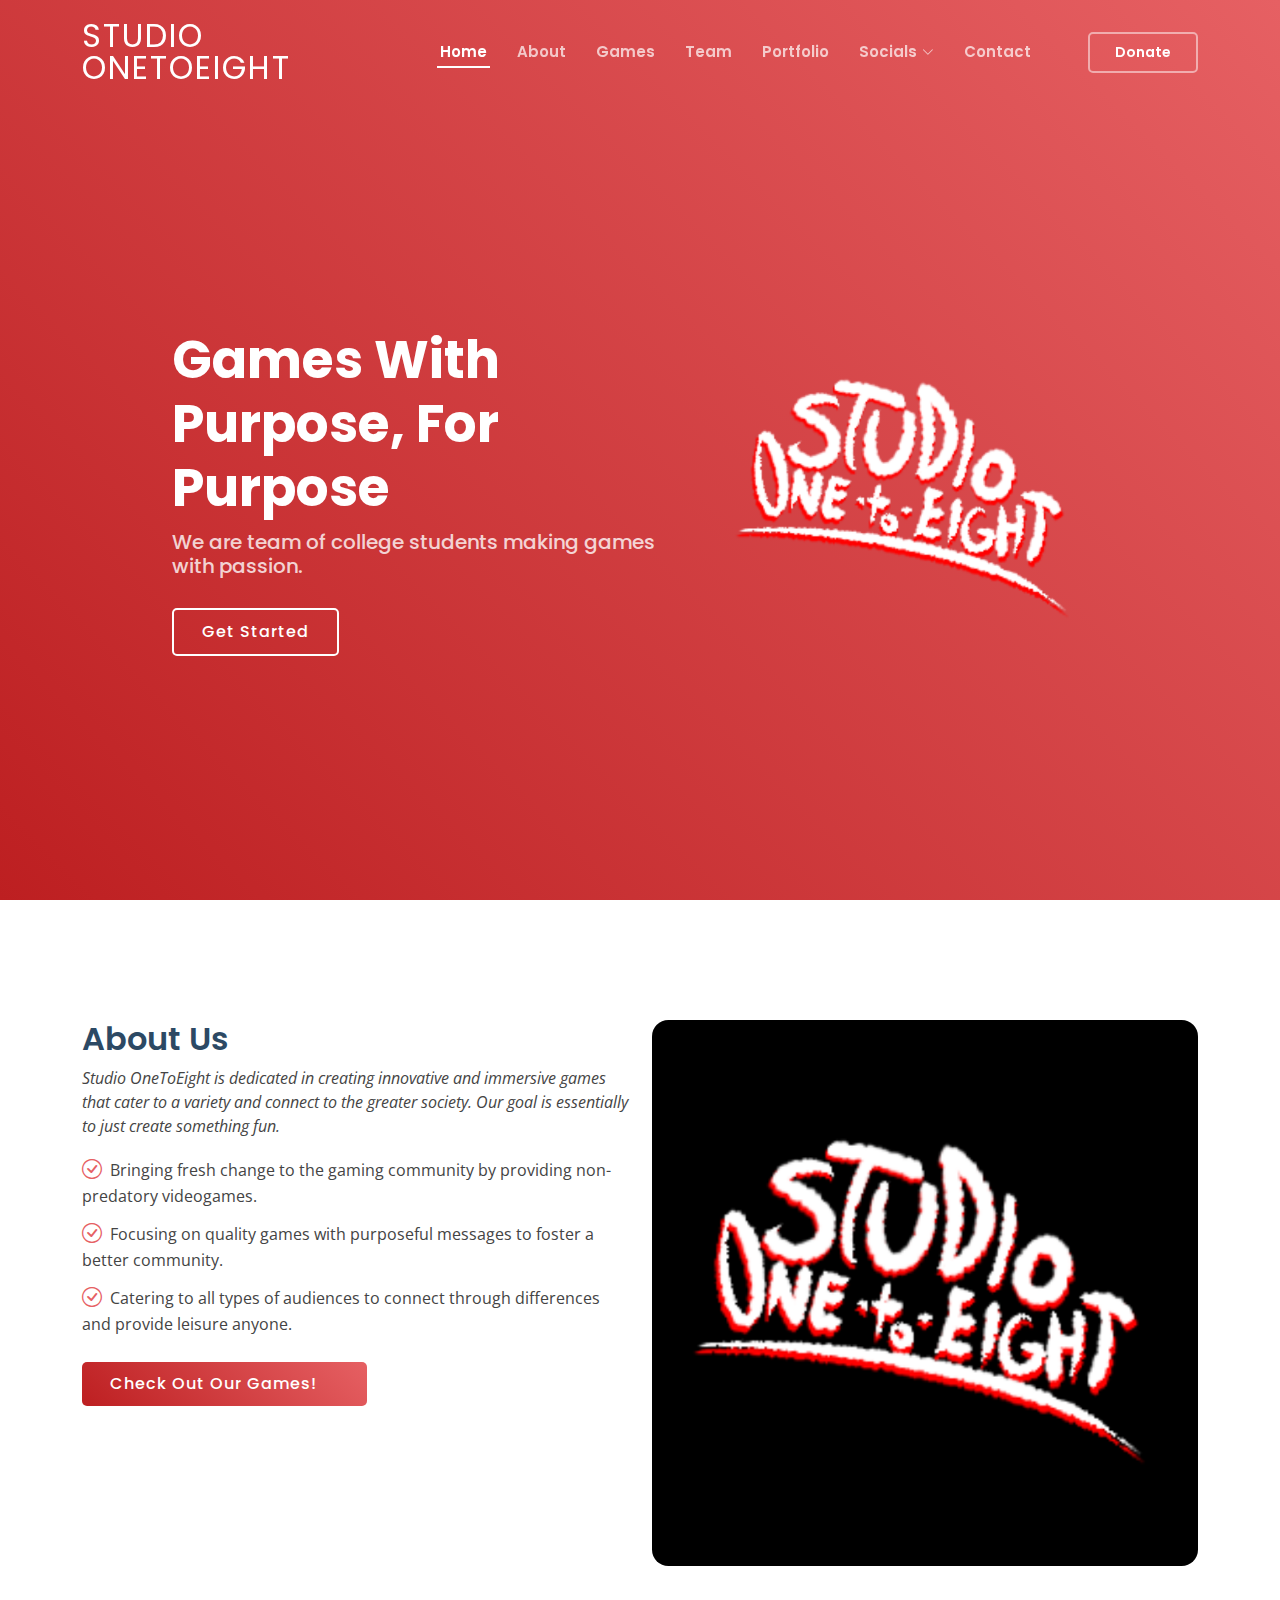
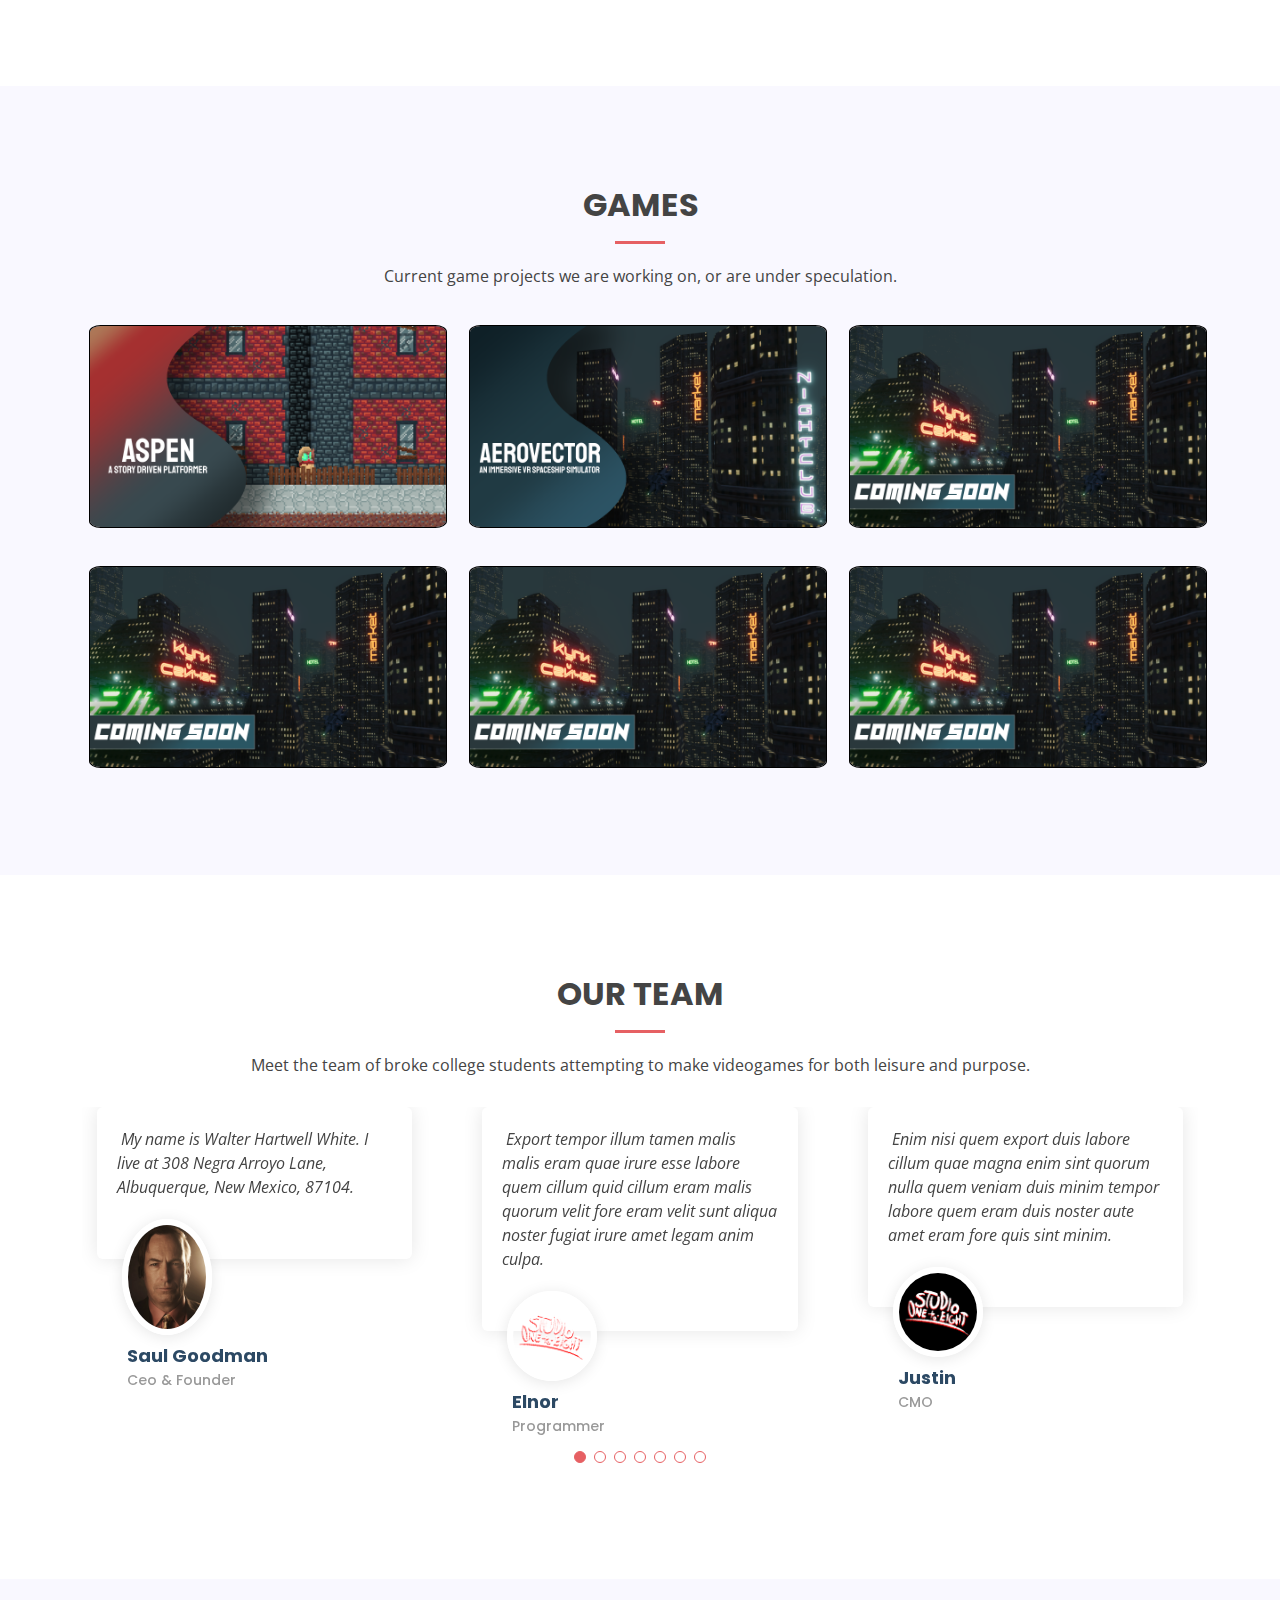
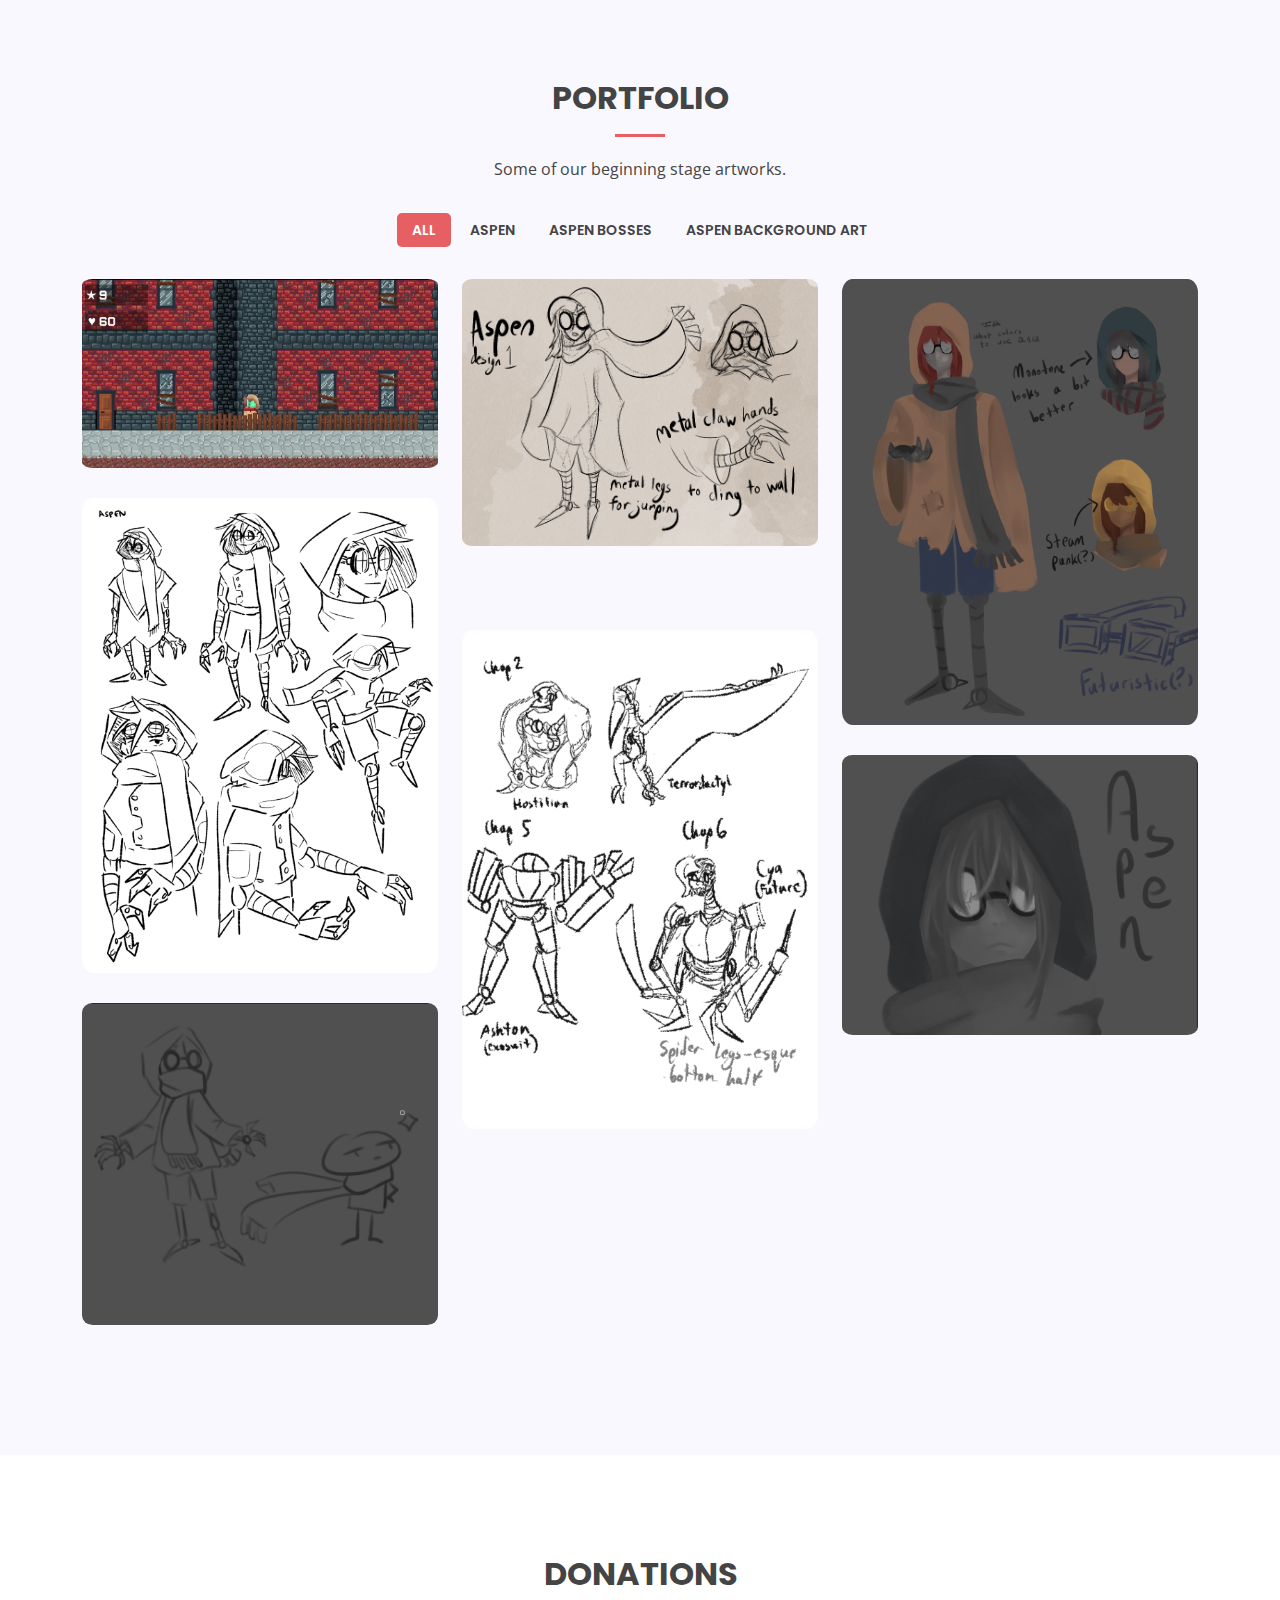
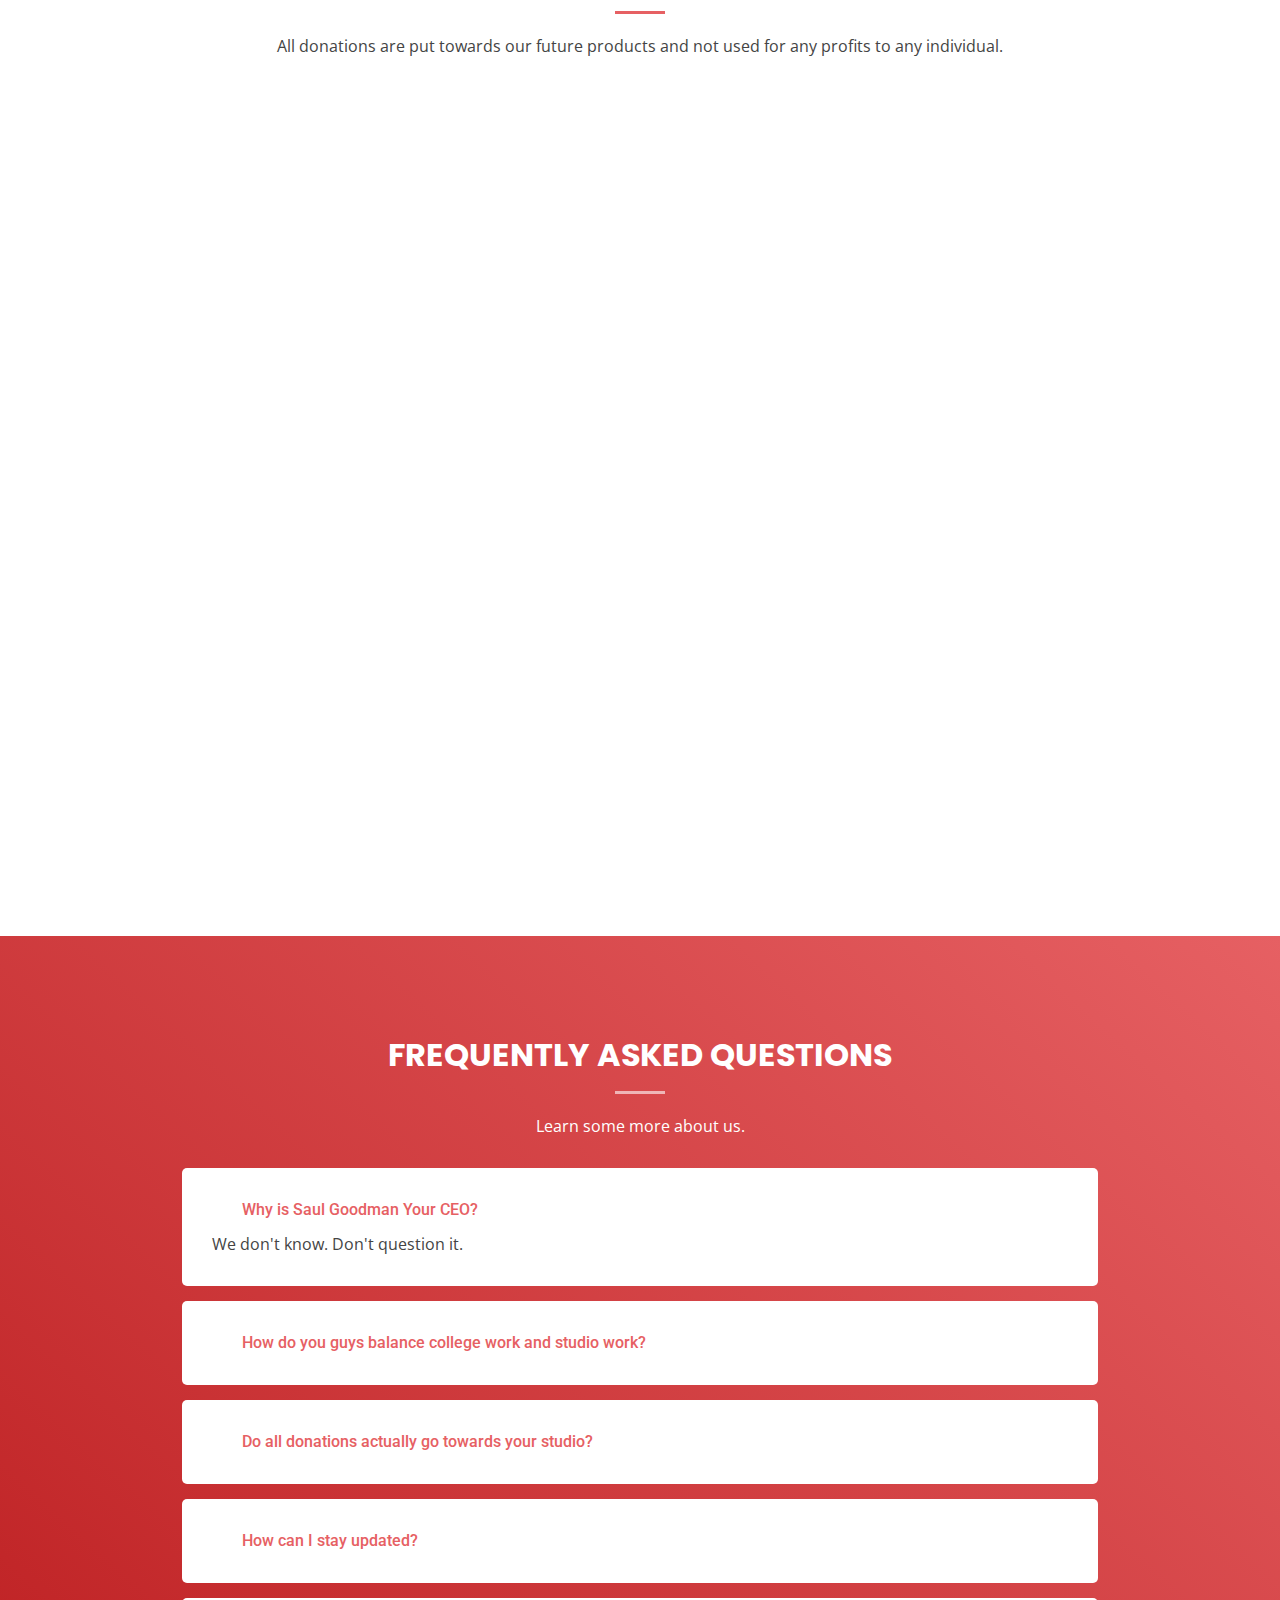
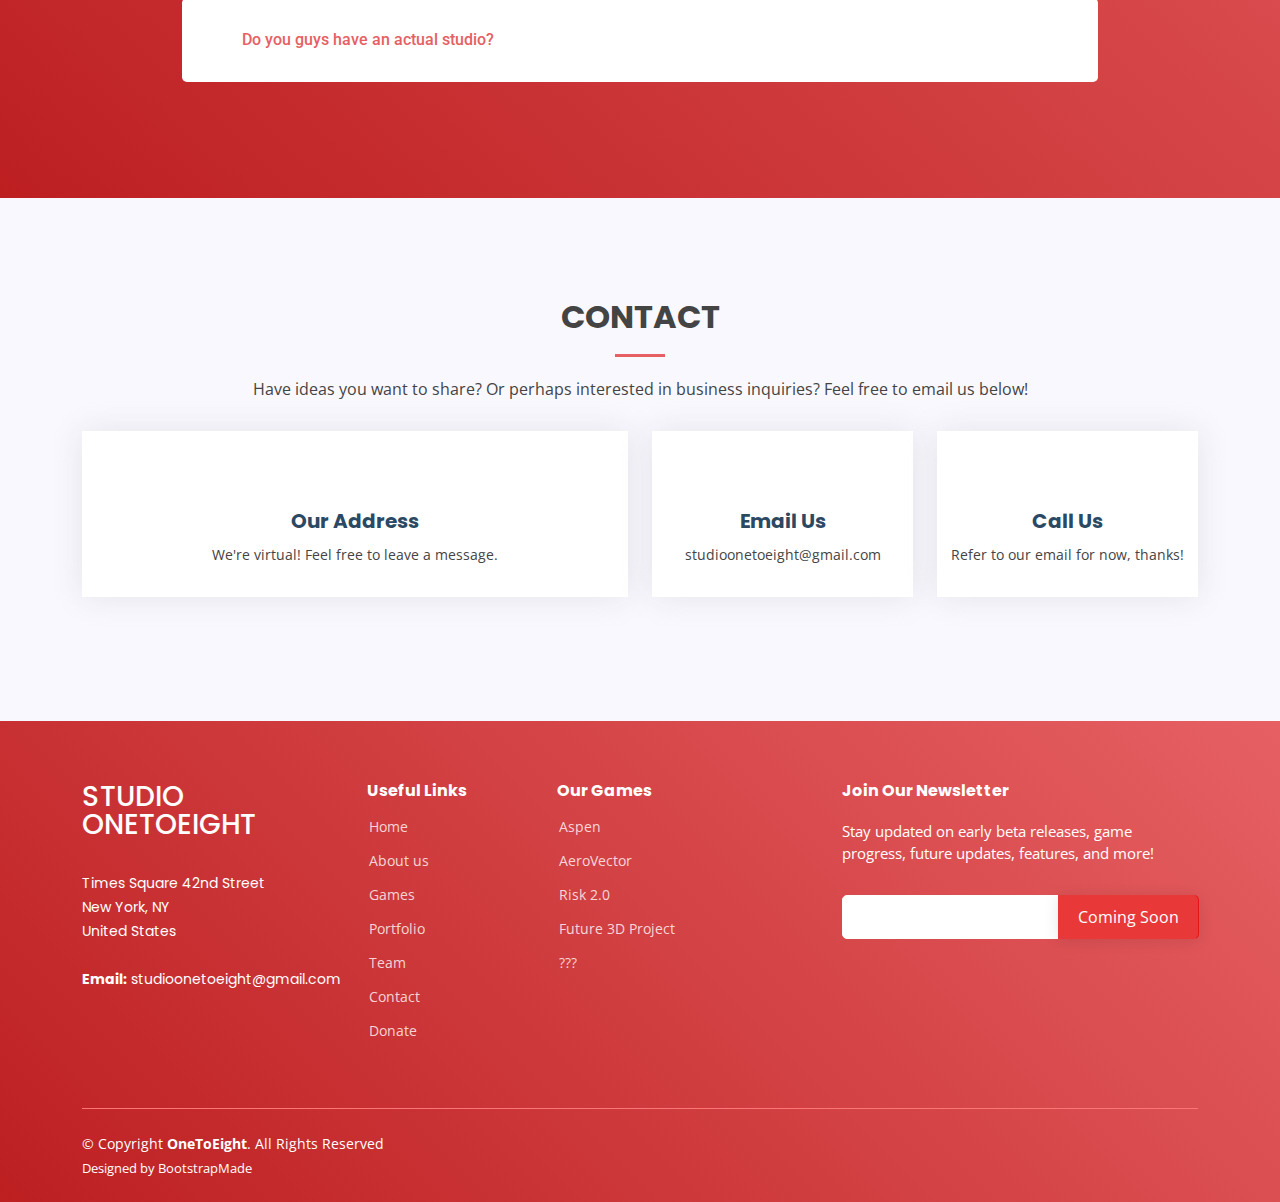
==== commit d9ebe8bd: "Changed the game section, added a donate button.." ====
--- a/index.html
+++ b/index.html
@@ -10,8 +10,8 @@
   <meta content="" name="keywords">
 
   <!-- Favicons -->
-  <link href="assets/img/favicon.png" rel="icon">
-  <link href="assets/img/apple-touch-icon.png" rel="apple-touch-icon">
+  <link href="assets/img/testimonials/studio128transparent.png" rel="icon">
+  <link href="assets/img/testimonials/studio128transparent.png" rel="apple-touch-icon">
 
   <!-- Google Fonts -->
   <link href="https://fonts.googleapis.com/css?family=Open+Sans:300,300i,400,400i,600,600i,700,700i|Roboto:300,300i,400,400i,500,500i,600,600i,700,700i|Poppins:300,300i,400,400i,500,500i,600,600i,700,700i" rel="stylesheet">
@@ -69,7 +69,7 @@
             </ul>
           </li>
           <li><a class="nav-link scrollto" href="#contact">Contact</a></li>
-          <li><a class="getstarted scrollto" href="#about">Log In</a></li>
+          <li><a class="getstarted scrollto" href="#pricing">Donate</a></li>
         </ul>
         <i class="bi bi-list mobile-nav-toggle"></i>
       </nav><!-- .navbar -->
@@ -84,11 +84,11 @@
       <div class="row justify-content-center">
         <div class="col-xl-5 col-lg-6 pt-3 pt-lg-0 order-2 order-lg-1 d-flex flex-column justify-content-center">
           <h1>Games With Purpose, For Purpose</h1>
-          <h2>We are team of college students making games with passion</h2>
+          <h2>We are team of college students making games with passion.</h2>
           <div><a href="#about" class="btn-get-started scrollto">Get Started</a></div>
         </div>
         <div class="col-xl-4 col-lg-6 order-1 order-lg-2 hero-img" data-aos="zoom-in" data-aos-delay="150">
-          <img src="assets/img/hero-img.png" class="img-fluid animated" alt="">
+          <img src="assets/img/testimonials/studio128transparent.png" class="img-fluid animated" alt="studio OneToEight Logo">
         </div>
       </div>
     </div>
@@ -103,7 +103,7 @@
 
         <div class="row">
           <div class="col-lg-6 order-1 order-lg-2" data-aos="zoom-in" data-aos-delay="150">
-            <img src="assets/img/about.jpg" class="img-fluid" alt="">
+            <img src="assets/img/testimonials/studio128black.png" class="img-fluid" alt="">
           </div>
           <div class="col-lg-6 pt-4 pt-lg-0 order-2 order-lg-1 content" data-aos="fade-right">
             <h3>About Us</h3>
@@ -115,7 +115,7 @@
               <li><i class="bi bi-check-circle"></i> Focusing on quality games with purposeful messages to foster a better community.</li>
               <li><i class="bi bi-check-circle"></i> Catering to all types of audiences to connect through differences and provide leisure anyone.</li>
             </ul>
-            <a href="#services" class="read-more">Check Out Our Games! <i class="bi bi-long-arrow-right"></i></a>
+            <a href="#services" class="read-more">Check Out Our Games!<i class="bi bi-long-arrow-right"></i></a>
           </div>
         </div>
 
@@ -165,80 +165,106 @@
 
         <div class="row gy-4">
           <div class="col-lg-4 col-md-6 d-flex align-items-stretch" data-aos="zoom-in" data-aos-delay="100">
+            <a href="https://www.youtube.com/channel/UCh9_2e3-Cz6pAs2D27wbMlA">
+              <img src="assets/img/thumbnailaspne.png" alt="Aspen" class="img-fluid game-image">
+            </a>
             <div class="icon-box iconbox-blue">
-              <div class="icon">
+              <!-- <img src="assets/img/thumbnailaspne.png" alt="" class="img-fluid"> -->
+              <!-- <div class="icon">
                 <svg width="100" height="100" viewBox="0 0 600 600" xmlns="http://www.w3.org/2000/svg">
-                  <path stroke="none" stroke-width="0" fill="#f5f5f5" d="M300,521.0016835830174C376.1290562159157,517.8887921683347,466.0731472004068,529.7835943286574,510.70327084640275,468.03025145048787C554.3714126377745,407.6079735673963,508.03601936045806,328.9844924480964,491.2728898941984,256.3432110539036C474.5976632858925,184.082847569629,479.9380746630129,96.60480741107993,416.23090153303,58.64404602377083C348.86323505073057,18.502131276798302,261.93793281208167,40.57373210992963,193.5410806939664,78.93577620505333C130.42746243093433,114.334589627462,98.30271207620316,179.96522072025542,76.75703585869454,249.04625023123273C51.97151888228291,328.5150500222984,13.704378332031375,421.85034740162234,66.52175969318436,486.19268352777647C119.04800174914682,550.1803526380478,217.28368757567262,524.383925680826,300,521.0016835830174"></path>
+                  <path stroke="none" stroke-width="0" fill="#f5f5f5" d="M300,521.0016835830174C376.1290562159157,
+                  517.8887921683347,466.0731472004068,529.7835943286574,510.70327084640275,468.03025145048787C554.3714126377745,
+                  407.6079735673963,508.03601936045806,328.9844924480964,491.2728898941984,256.3432110539036C474.5976632858925,
+                  184.082847569629,479.9380746630129,96.60480741107993,416.23090153303,58.64404602377083C348.86323505073057,
+                  18.502131276798302,261.93793281208167,40.57373210992963,193.5410806939664,78.93577620505333C130.42746243093433,
+                  114.334589627462,98.30271207620316,179.96522072025542,76.75703585869454,249.04625023123273C51.97151888228291,
+                  328.5150500222984,13.704378332031375,421.85034740162234,66.52175969318436,486.19268352777647C119.04800174914682,
+                  550.1803526380478,217.28368757567262,524.383925680826,300,521.0016835830174"></path>
                 </svg>
                 <i class="bx bxl-dribbble"></i>
-              </div>
-              <h4><a href="">Aspen</a></h4>
-              <p>Voluptatum deleniti atque corrupti quos dolores et quas molestias excepturi</p>
+              </div> -->
+              <!-- <h4><a href="">Aspen</a></h4> -->
+              <!-- <p style="display: none;">Voluptatum deleniti atque corrupti quos dolores et quas molestias excepturi</p> -->
             </div>
           </div>
 
           <div class="col-lg-4 col-md-6 d-flex align-items-stretch" data-aos="zoom-in" data-aos-delay="200">
+            <a href="https://youtu.be/wGMAazdqHpg">
+              <img src="assets/img/aerovector thumbnail.png" alt="AeroVector" class="img-fluid game-image">
+            </a>
             <div class="icon-box iconbox-orange ">
-              <div class="icon">
+              <!-- <div class="icon">
                 <svg width="100" height="100" viewBox="0 0 600 600" xmlns="http://www.w3.org/2000/svg">
                   <path stroke="none" stroke-width="0" fill="#f5f5f5" d="M300,582.0697525312426C382.5290701553225,586.8405444964366,449.9789794690241,525.3245884688669,502.5850820975895,461.55621195738473C556.606425686781,396.0723002908107,615.8543463187945,314.28637112970534,586.6730223649479,234.56875336149918C558.9533121215079,158.8439757836574,454.9685369536778,164.00468322053177,381.49747125262974,130.76875717737553C312.15926192815925,99.40240125094834,248.97055460311594,18.661163978235184,179.8680185752513,50.54337015887873C110.5421016452524,82.52863877960104,119.82277516462835,180.83849132639028,109.12597500060166,256.43424936330496C100.08760227029461,320.3096726198365,92.17705696193138,384.0621239912766,124.79988738764834,439.7174275375508C164.83382741302287,508.01625554203684,220.96474134820875,577.5009287672846,300,582.0697525312426"></path>
                 </svg>
                 <i class="bx bx-file"></i>
               </div>
               <h4><a href="">Upcoming</a></h4>
-              <p>Duis aute irure dolor in reprehenderit in voluptate velit esse cillum dolore</p>
+              <p>Duis aute irure dolor in reprehenderit in voluptate velit esse cillum dolore</p> -->
             </div>
           </div>
 
           <div class="col-lg-4 col-md-6 d-flex align-items-stretch" data-aos="zoom-in" data-aos-delay="300">
+            <a href="">
+              <img src="assets/img/coming-soon.png" alt="Coming Soon" class="img-fluid game-image">
+            </a>
             <div class="icon-box iconbox-pink">
-              <div class="icon">
+              <!-- <div class="icon">
                 <svg width="100" height="100" viewBox="0 0 600 600" xmlns="http://www.w3.org/2000/svg">
                   <path stroke="none" stroke-width="0" fill="#f5f5f5" d="M300,541.5067337569781C382.14930387511276,545.0595476570109,479.8736841581634,548.3450877840088,526.4010558755058,480.5488172755941C571.5218469581645,414.80211281144784,517.5187510058486,332.0715597781072,496.52539010469104,255.14436215662573C477.37192572678356,184.95920475031193,473.57363656557914,105.61284051026155,413.0603344069578,65.22779650032875C343.27470386102294,18.654635553484475,251.2091493199835,5.337323636656869,175.0934190732945,40.62881213300186C97.87086631185822,76.43348514350839,51.98124368387456,156.15599469081315,36.44837278890362,239.84606092416172C21.716077023791087,319.22268207091537,43.775223500013084,401.1760424656574,96.891909868211,461.97329694683043C147.22146801428983,519.5804099606455,223.5754009179313,538.201503339737,300,541.5067337569781"></path>
                 </svg>
                 <i class="bx bx-tachometer"></i>
               </div>
               <h4><a href="">Upcoming</a></h4>
-              <p>Excepteur sint occaecat cupidatat non proident, sunt in culpa qui officia</p>
+              <p>Excepteur sint occaecat cupidatat non proident, sunt in culpa qui officia</p> -->
             </div>
           </div>
 
           <div class="col-lg-4 col-md-6 d-flex align-items-stretch" data-aos="zoom-in" data-aos-delay="100">
+            <a href="">
+              <img src="assets/img/coming-soon.png" alt="Coming Soon" class="img-fluid game-image">
+            </a>
             <div class="icon-box iconbox-yellow">
-              <div class="icon">
+              <!-- <div class="icon">
                 <svg width="100" height="100" viewBox="0 0 600 600" xmlns="http://www.w3.org/2000/svg">
                   <path stroke="none" stroke-width="0" fill="#f5f5f5" d="M300,503.46388370962813C374.79870501325706,506.71871716319447,464.8034551963731,527.1746412648533,510.4981551193396,467.86667711651364C555.9287308511215,408.9015244558933,512.6030010748507,327.5744911775523,490.211057578863,256.5855673507754C471.097692560561,195.9906835881958,447.69079081568157,138.11976852964426,395.19560036434837,102.3242989838813C329.3053358748298,57.3949838291264,248.02791733380457,8.279543830951368,175.87071277845988,42.242879143198664C103.41431057327972,76.34704239035025,93.79494320519305,170.9812938413882,81.28167332365135,250.07896920659033C70.17666984294237,320.27484674793965,64.84698225790005,396.69656628748305,111.28512138212992,450.4950937839243C156.20124167950087,502.5303643271138,231.32542653798444,500.4755392045468,300,503.46388370962813"></path>
                 </svg>
                 <i class="bx bx-layer"></i>
               </div>
               <h4><a href="">Upcoming</a></h4>
-              <p>At vero eos et accusamus et iusto odio dignissimos ducimus qui blanditiis</p>
+              <p>At vero eos et accusamus et iusto odio dignissimos ducimus qui blanditiis</p> -->
             </div>
           </div>
 
           <div class="col-lg-4 col-md-6 d-flex align-items-stretch" data-aos="zoom-in" data-aos-delay="200">
+            <a href="">
+              <img src="assets/img/coming-soon.png" alt="Coming Soon" class="img-fluid game-image">
+            </a>
             <div class="icon-box iconbox-red">
-              <div class="icon">
+              <!-- <div class="icon">
                 <svg width="100" height="100" viewBox="0 0 600 600" xmlns="http://www.w3.org/2000/svg">
                   <path stroke="none" stroke-width="0" fill="#f5f5f5" d="M300,532.3542879108572C369.38199826031484,532.3153073249985,429.10787420159085,491.63046689027357,474.5244479745417,439.17860296908856C522.8885846962883,383.3225815378663,569.1668002868075,314.3205725914397,550.7432151929288,242.7694973846089C532.6665558377875,172.5657663291529,456.2379748765914,142.6223662098291,390.3689995646985,112.34683881706744C326.66090330228417,83.06452184765237,258.84405631176094,53.51806209861945,193.32584062364296,78.48882559362697C121.61183558270385,105.82097193414197,62.805066853699245,167.19869350419734,48.57481801355237,242.6138429142374C34.843463184063346,315.3850353017275,76.69343916112496,383.4422959591041,125.22947124332185,439.3748458443577C170.7312796277747,491.8107796887764,230.57421082200815,532.3932930995766,300,532.3542879108572"></path>
                 </svg>
                 <i class="bx bx-slideshow"></i>
               </div>
               <h4><a href="">Upcoming</a></h4>
-              <p>Quis consequatur saepe eligendi voluptatem consequatur dolor consequuntur</p>
+              <p>Quis consequatur saepe eligendi voluptatem consequatur dolor consequuntur</p> -->
             </div>
           </div>
 
           <div class="col-lg-4 col-md-6 d-flex align-items-stretch" data-aos="zoom-in" data-aos-delay="300">
+            <a href="">
+              <img src="assets/img/coming-soon.png" alt="Coming Soon" class="img-fluid game-image">
+            </a>
             <div class="icon-box iconbox-teal">
-              <div class="icon">
+              <!-- <div class="icon">
                 <svg width="100" height="100" viewBox="0 0 600 600" xmlns="http://www.w3.org/2000/svg">
                   <path stroke="none" stroke-width="0" fill="#f5f5f5" d="M300,566.797414625762C385.7384707136149,576.1784315230908,478.7894351017131,552.8928747891023,531.9192734346935,484.94944893311C584.6109503024035,417.5663521118492,582.489472248146,322.67544863468447,553.9536738515405,242.03673114598146C529.1557734026468,171.96086150256528,465.24506316201064,127.66468636344209,395.9583748389544,100.7403814666027C334.2173773831606,76.7482773500951,269.4350130405921,84.62216499799875,207.1952322260088,107.2889140133804C132.92018162631612,134.33871894543012,41.79353780512637,160.00259165414826,22.644507872594943,236.69541883565114C3.319112789854554,314.0945973066697,72.72355303640163,379.243833228382,124.04198916343866,440.3218312028393C172.9286146004772,498.5055451809895,224.45579914871206,558.5317968840102,300,566.797414625762"></path>
                 </svg>
                 <i class="bx bx-arch"></i>
               </div>
               <h4><a href="">Upcoming</a></h4>
-              <p>Modi nostrum vel laborum. Porro fugit error sit minus sapiente sit aspernatur</p>
+              <p>Modi nostrum vel laborum. Porro fugit error sit minus sapiente sit aspernatur</p> -->
             </div>
           </div>
 
@@ -643,13 +669,13 @@
 
         <div class="section-title">
           <h2>Frequently Asked Questions</h2>
-          <p>Magnam dolores commodi suscipit. Necessitatibus eius consequatur ex aliquid fuga eum quidem. Sit sint consectetur velit. Quisquam quos quisquam cupiditate. Et nemo qui impedit suscipit alias ea. Quia fugiat sit in iste officiis commodi quidem hic quas.</p>
+          <p>Learn some more about us.</p>
         </div>
 
         <div class="faq-list">
           <ul>
             <li data-aos="fade-up" data-aos="fade-up" data-aos-delay="100">
-              <i class="bx bx-help-circle icon-help"></i> <a data-bs-toggle="collapse" class="collapse" data-bs-target="#faq-list-1">How did Saul Goodman Become Your CEO? <i class="bx bx-chevron-down icon-show"></i><i class="bx bx-chevron-up icon-close"></i></a>
+              <i class="bx bx-help-circle icon-help"></i> <a data-bs-toggle="collapse" class="collapse" data-bs-target="#faq-list-1">Why is Saul Goodman Your CEO? <i class="bx bx-chevron-down icon-show"></i><i class="bx bx-chevron-up icon-close"></i></a>
               <div id="faq-list-1" class="collapse show" data-bs-parent=".faq-list">
                 <p>
                   We don't know. Don't question it.
@@ -658,37 +684,37 @@
             </li>
 
             <li data-aos="fade-up" data-aos-delay="200">
-              <i class="bx bx-help-circle icon-help"></i> <a data-bs-toggle="collapse" data-bs-target="#faq-list-2" class="collapsed">Feugiat scelerisque varius morbi enim nunc? <i class="bx bx-chevron-down icon-show"></i><i class="bx bx-chevron-up icon-close"></i></a>
+              <i class="bx bx-help-circle icon-help"></i> <a data-bs-toggle="collapse" data-bs-target="#faq-list-2" class="collapsed">How do you guys balance college work and studio work? <i class="bx bx-chevron-down icon-show"></i><i class="bx bx-chevron-up icon-close"></i></a>
               <div id="faq-list-2" class="collapse" data-bs-parent=".faq-list">
                 <p>
-                  Dolor sit amet consectetur adipiscing elit pellentesque habitant morbi. Id interdum velit laoreet id donec ultrices. Fringilla phasellus faucibus scelerisque eleifend donec pretium. Est pellentesque elit ullamcorper dignissim. Mauris ultrices eros in cursus turpis massa tincidunt dui.
+                  We don't.
                 </p>
               </div>
             </li>
 
             <li data-aos="fade-up" data-aos-delay="300">
-              <i class="bx bx-help-circle icon-help"></i> <a data-bs-toggle="collapse" data-bs-target="#faq-list-3" class="collapsed">Dolor sit amet consectetur adipiscing elit? <i class="bx bx-chevron-down icon-show"></i><i class="bx bx-chevron-up icon-close"></i></a>
+              <i class="bx bx-help-circle icon-help"></i> <a data-bs-toggle="collapse" data-bs-target="#faq-list-3" class="collapsed">Do all donations actually go towards your studio? <i class="bx bx-chevron-down icon-show"></i><i class="bx bx-chevron-up icon-close"></i></a>
               <div id="faq-list-3" class="collapse" data-bs-parent=".faq-list">
                 <p>
-                  Eleifend mi in nulla posuere sollicitudin aliquam ultrices sagittis orci. Faucibus pulvinar elementum integer enim. Sem nulla pharetra diam sit amet nisl suscipit. Rutrum tellus pellentesque eu tincidunt. Lectus urna duis convallis convallis tellus. Urna molestie at elementum eu facilisis sed odio morbi quis
+                  Yes. Since this is a passion project, we aren't trying to focus on profits.
                 </p>
               </div>
             </li>
 
             <li data-aos="fade-up" data-aos-delay="400">
-              <i class="bx bx-help-circle icon-help"></i> <a data-bs-toggle="collapse" data-bs-target="#faq-list-4" class="collapsed">Tempus quam pellentesque nec nam aliquam sem et tortor consequat? <i class="bx bx-chevron-down icon-show"></i><i class="bx bx-chevron-up icon-close"></i></a>
+              <i class="bx bx-help-circle icon-help"></i> <a data-bs-toggle="collapse" data-bs-target="#faq-list-4" class="collapsed">How can I stay updated? <i class="bx bx-chevron-down icon-show"></i><i class="bx bx-chevron-up icon-close"></i></a>
               <div id="faq-list-4" class="collapse" data-bs-parent=".faq-list">
                 <p>
-                  Molestie a iaculis at erat pellentesque adipiscing commodo. Dignissim suspendisse in est ante in. Nunc vel risus commodo viverra maecenas accumsan. Sit amet nisl suscipit adipiscing bibendum est. Purus gravida quis blandit turpis cursus in.
+                  We'll update our fans with blog posts and through our social medias!
                 </p>
               </div>
             </li>
 
             <li data-aos="fade-up" data-aos-delay="500">
-              <i class="bx bx-help-circle icon-help"></i> <a data-bs-toggle="collapse" data-bs-target="#faq-list-5" class="collapsed">Tortor vitae purus faucibus ornare. Varius vel pharetra vel turpis nunc eget lorem dolor? <i class="bx bx-chevron-down icon-show"></i><i class="bx bx-chevron-up icon-close"></i></a>
+              <i class="bx bx-help-circle icon-help"></i> <a data-bs-toggle="collapse" data-bs-target="#faq-list-5" class="collapsed">Do you guys have an actual studio? <i class="bx bx-chevron-down icon-show"></i><i class="bx bx-chevron-up icon-close"></i></a>
               <div id="faq-list-5" class="collapse" data-bs-parent=".faq-list">
                 <p>
-                  Laoreet sit amet cursus sit amet dictum sit amet justo. Mauris vitae ultricies leo integer malesuada nunc vel. Tincidunt eget nullam non nisi est sit amet. Turpis nunc eget lorem dolor sed. Ut venenatis tellus in metus vulputate eu scelerisque.
+                  Maybe, maybe not :) NYC isn't cheap.
                 </p>
               </div>
             </li>
@@ -784,10 +810,9 @@
           <div class="col-lg-3 col-md-6 footer-contact">
             <h3>Studio OneToEight</h3>
             <p>
-              Times Square 42nd Street <br>
+              Times Square 42nd Street<br>
               New York, NY<br>
               United States <br><br>
-              <strong>Phone:</strong> +1 234 567 8910<br>
               <strong>Email:</strong> studioonetoeight@gmail.com<br>
             </p>
           </div>
@@ -795,19 +820,21 @@
           <div class="col-lg-2 col-md-6 footer-links">
             <h4>Useful Links</h4>
             <ul>
-              <li><i class="bx bx-chevron-right"></i> <a href="#">Home</a></li>
-              <li><i class="bx bx-chevron-right"></i> <a href="#">About us</a></li>
-              <li><i class="bx bx-chevron-right"></i> <a href="#">Games</a></li>
-              <li><i class="bx bx-chevron-right"></i> <a href="#">Portfolio</a></li>
-              <li><i class="bx bx-chevron-right"></i> <a href="#">Team</a></li>
+              <li><i class="bx bx-chevron-right"></i> <a href="#hero">Home</a></li>
+              <li><i class="bx bx-chevron-right"></i> <a href="#about">About us</a></li>
+              <li><i class="bx bx-chevron-right"></i> <a href="#services">Games</a></li>
+              <li><i class="bx bx-chevron-right"></i> <a href="#portfolio">Portfolio</a></li>
+              <li><i class="bx bx-chevron-right"></i> <a href="#team">Team</a></li>
+              <li><i class="bx bx-chevron-right"></i> <a href="#contact">Contact</a></li>
+              <li><i class="bx bx-chevron-right"></i> <a href="#pricing">Donate</a></li>
             </ul>
           </div>
 
           <div class="col-lg-3 col-md-6 footer-links">
             <h4>Our Games</h4>
             <ul>
-              <li><i class="bx bx-chevron-right"></i> <a href="#">Aspen</a></li>
-              <li><i class="bx bx-chevron-right"></i> <a href="#">AeroVector</a></li>
+              <li><i class="bx bx-chevron-right"></i> <a href="https://www.youtube.com/channel/UCh9_2e3-Cz6pAs2D27wbMlA">Aspen</a></li>
+              <li><i class="bx bx-chevron-right"></i> <a href="https://www.youtube.com/channel/UCh9_2e3-Cz6pAs2D27wbMlA">AeroVector</a></li>
               <li><i class="bx bx-chevron-right"></i> <a href="#">Risk 2.0</a></li>
               <li><i class="bx bx-chevron-right"></i> <a href="#">Future 3D Project</a></li>
               <li><i class="bx bx-chevron-right"></i> <a href="#">???</a></li>
@@ -818,7 +845,7 @@
             <h4>Join Our Newsletter</h4>
             <p>Stay updated on early beta releases, game progress, future updates, features, and more!</p>
             <form action="" method="post">
-              <input type="email" name="email"><input type="submit" value="Subscribe">
+              <input type="email" name="email"><input type="submit" value="Coming Soon">
             </form>
           </div>
 
@@ -841,13 +868,13 @@
             Designed by <a href="https://bootstrapmade.com/">BootstrapMade</a>
           </div>
         </div>
-        <div class="social-links text-center text-md-right pt-3 pt-md-0">
+        <!-- <div class="social-links text-center text-md-right pt-3 pt-md-0">
           <a href="#" class="twitter"><i class="bx bxl-twitter"></i></a>
           <a href="#" class="facebook"><i class="bx bxl-facebook"></i></a>
           <a href="#" class="instagram"><i class="bx bxl-instagram"></i></a>
           <a href="#" class="google-plus"><i class="bx bxl-skype"></i></a>
           <a href="#" class="linkedin"><i class="bx bxl-linkedin"></i></a>
-        </div>
+        </div> -->
       </div>
 
     </div>
--- a/assets/css/style.css
+++ b/assets/css/style.css
@@ -8,6 +8,7 @@
 /*--------------------------------------------------------------
 # General
 --------------------------------------------------------------*/
+
 
 body {
   font-family: "Open Sans", sans-serif;
@@ -700,9 +701,25 @@
 /*--------------------------------------------------------------
 # Services
 --------------------------------------------------------------*/
+.game-image{
+  border-radius: 3%;
+  outline: solid 1px black;
+  transition: outline 0.6s linear;
+  margin: 0.5em;
+}
+
+.game-image:hover{
+  outline-width: 5px;
+}
+
+.img-fluid{ 
+  /* transition: border-width 0.2s linear; */
+  border-radius: 3%;
+  transition: outline 0.6s linear;
+ }
+ 
 .services .icon-box {
   text-align: center;
-  padding: 70px 20px 80px 20px;
   transition: all ease-in-out 0.3s;
   background: #fff;
 }
@@ -1313,7 +1330,7 @@
   position: absolute;
   right: 0;
   left: 20px;
-  color: #8577fb;
+  color: #e66063;
 }
 
 .faq .faq-list .icon-show,
@@ -1334,7 +1351,7 @@
 }
 
 .faq .faq-list a.collapsed {
-  color: #2c4964;
+  color: #e66063;
 }
 
 .faq .faq-list a.collapsed:hover {
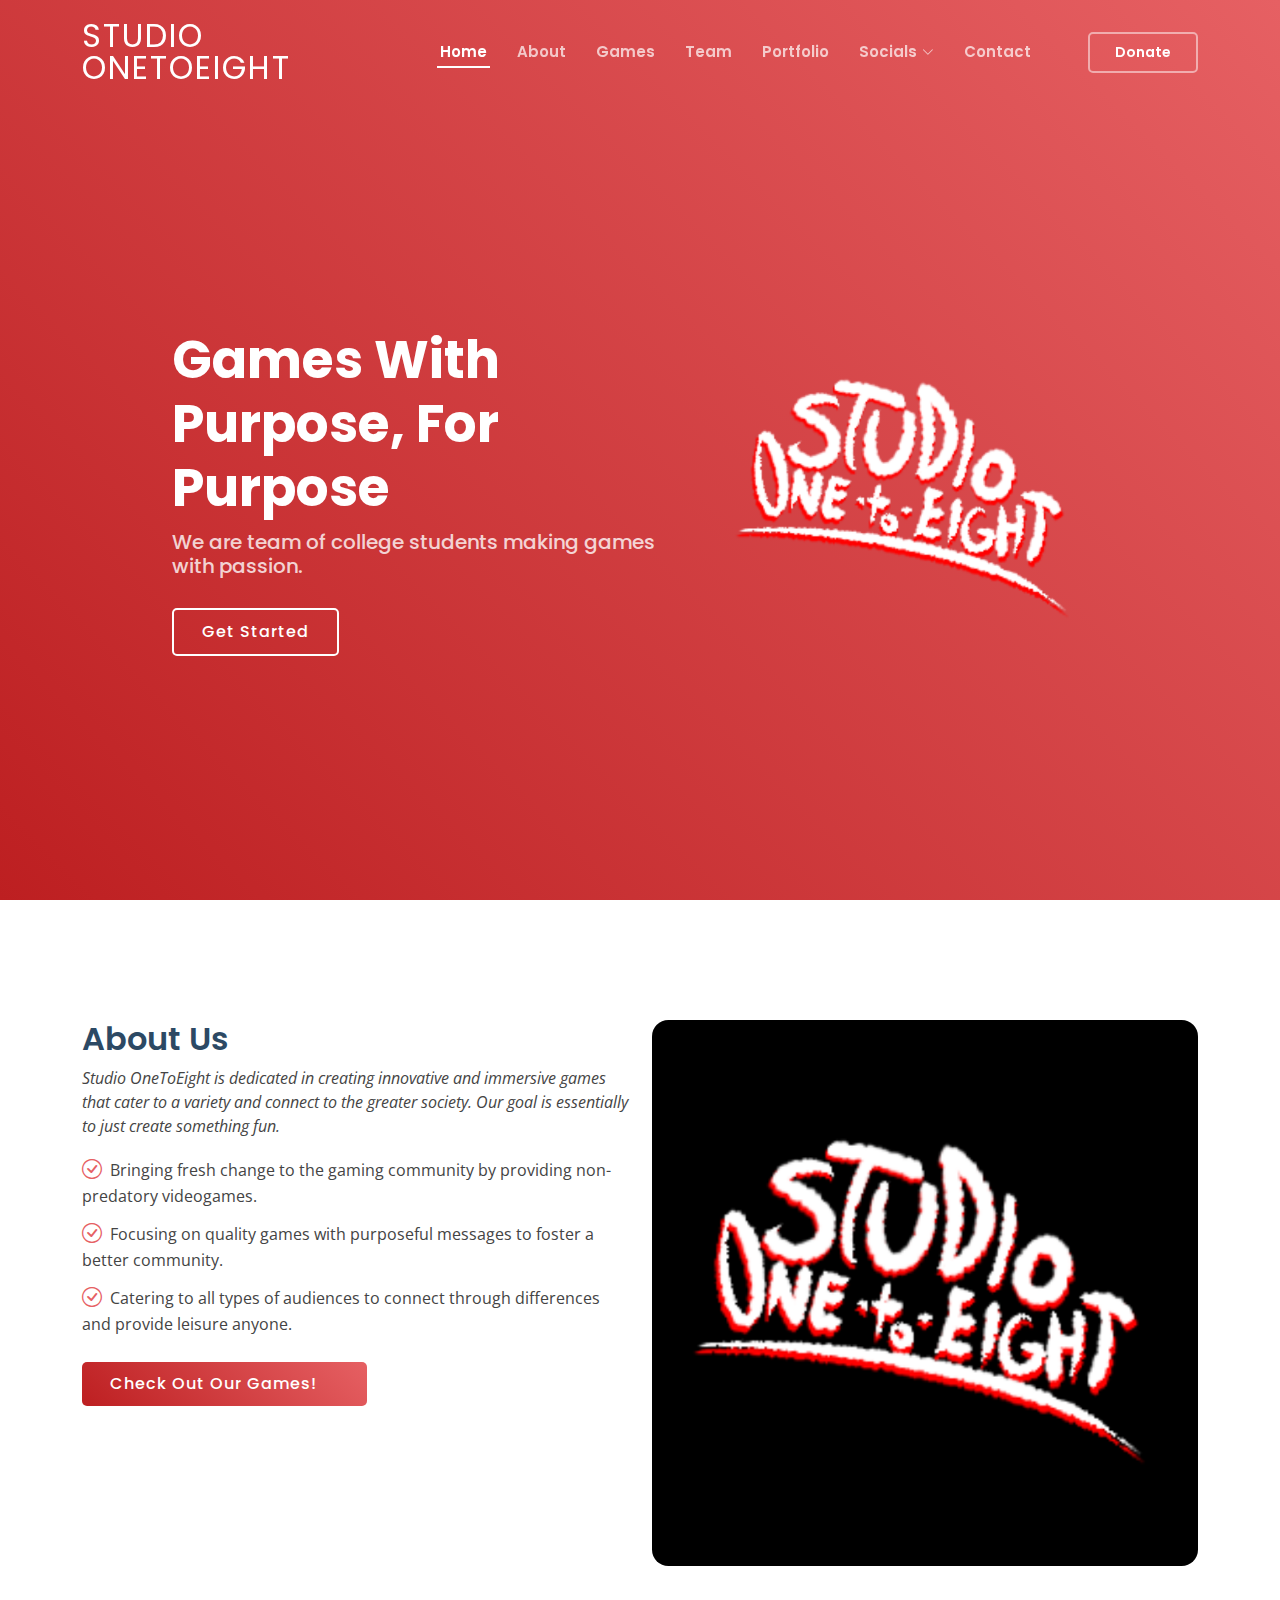
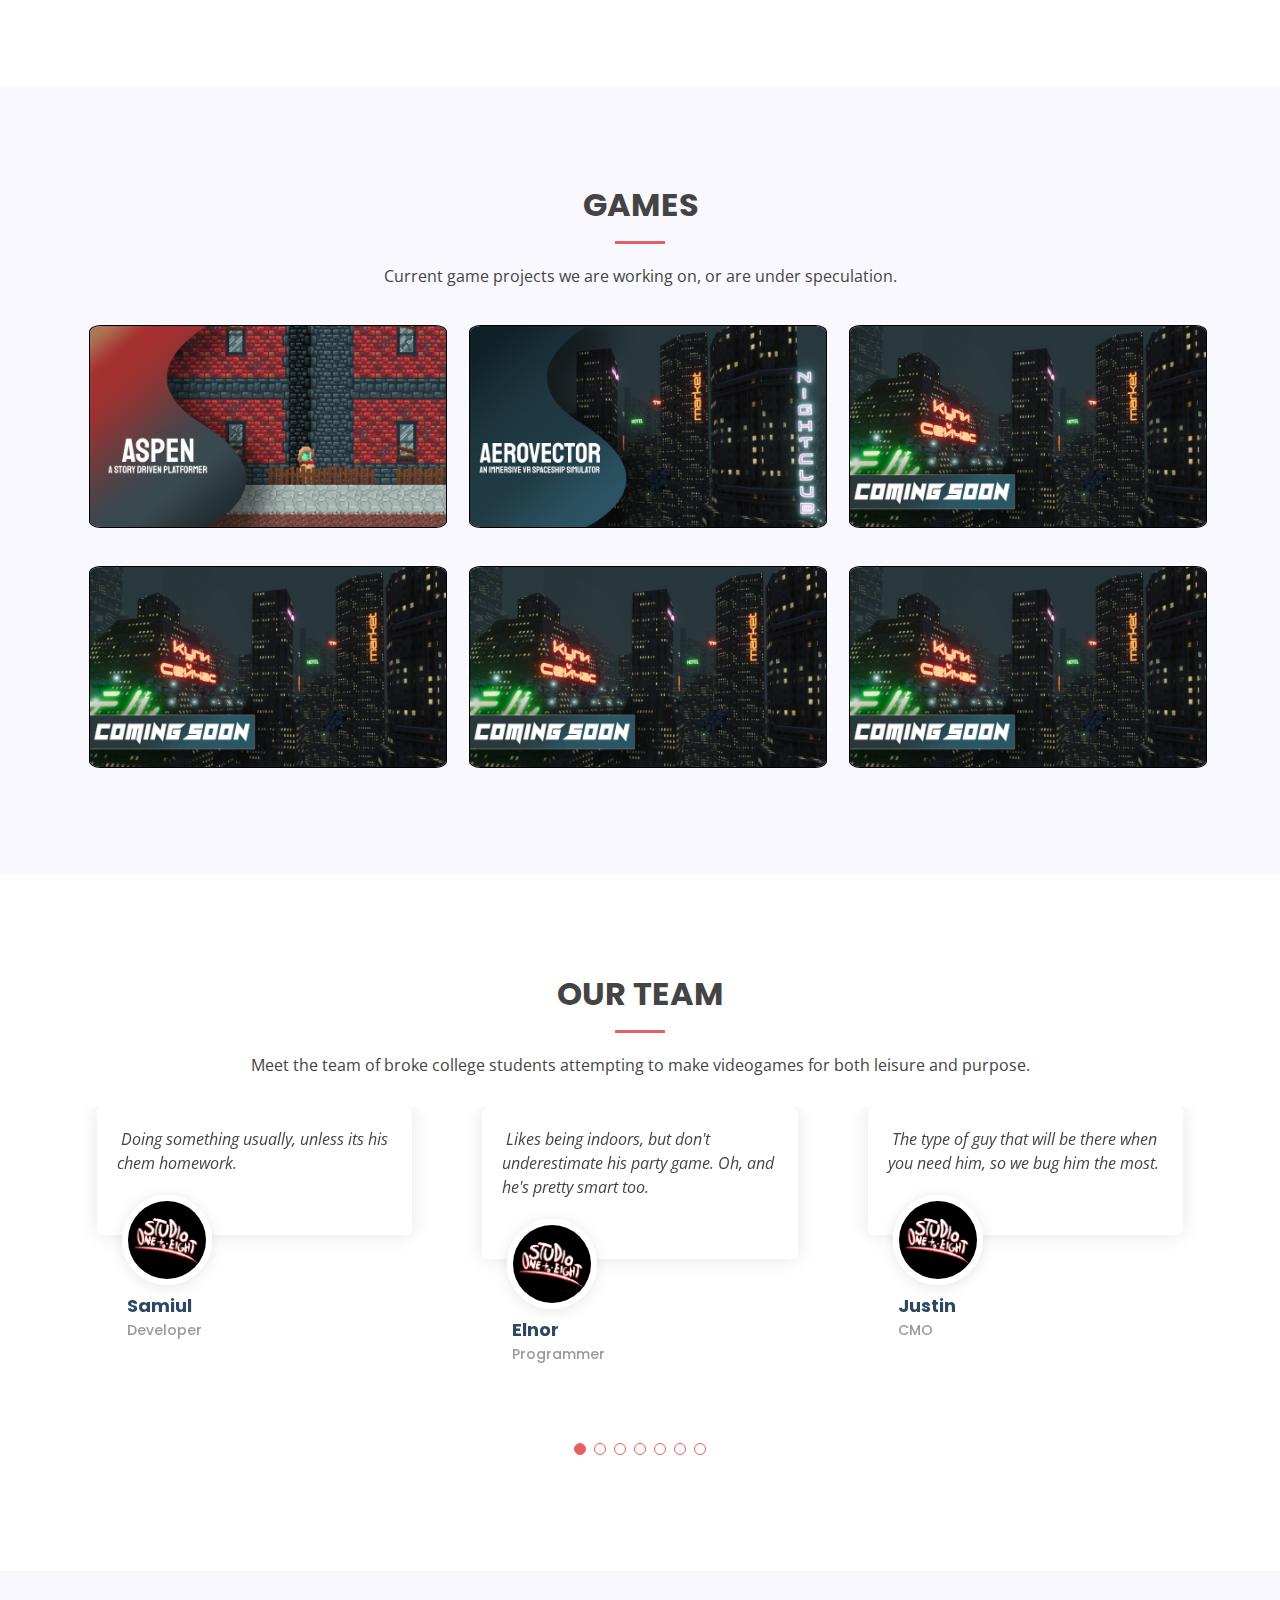
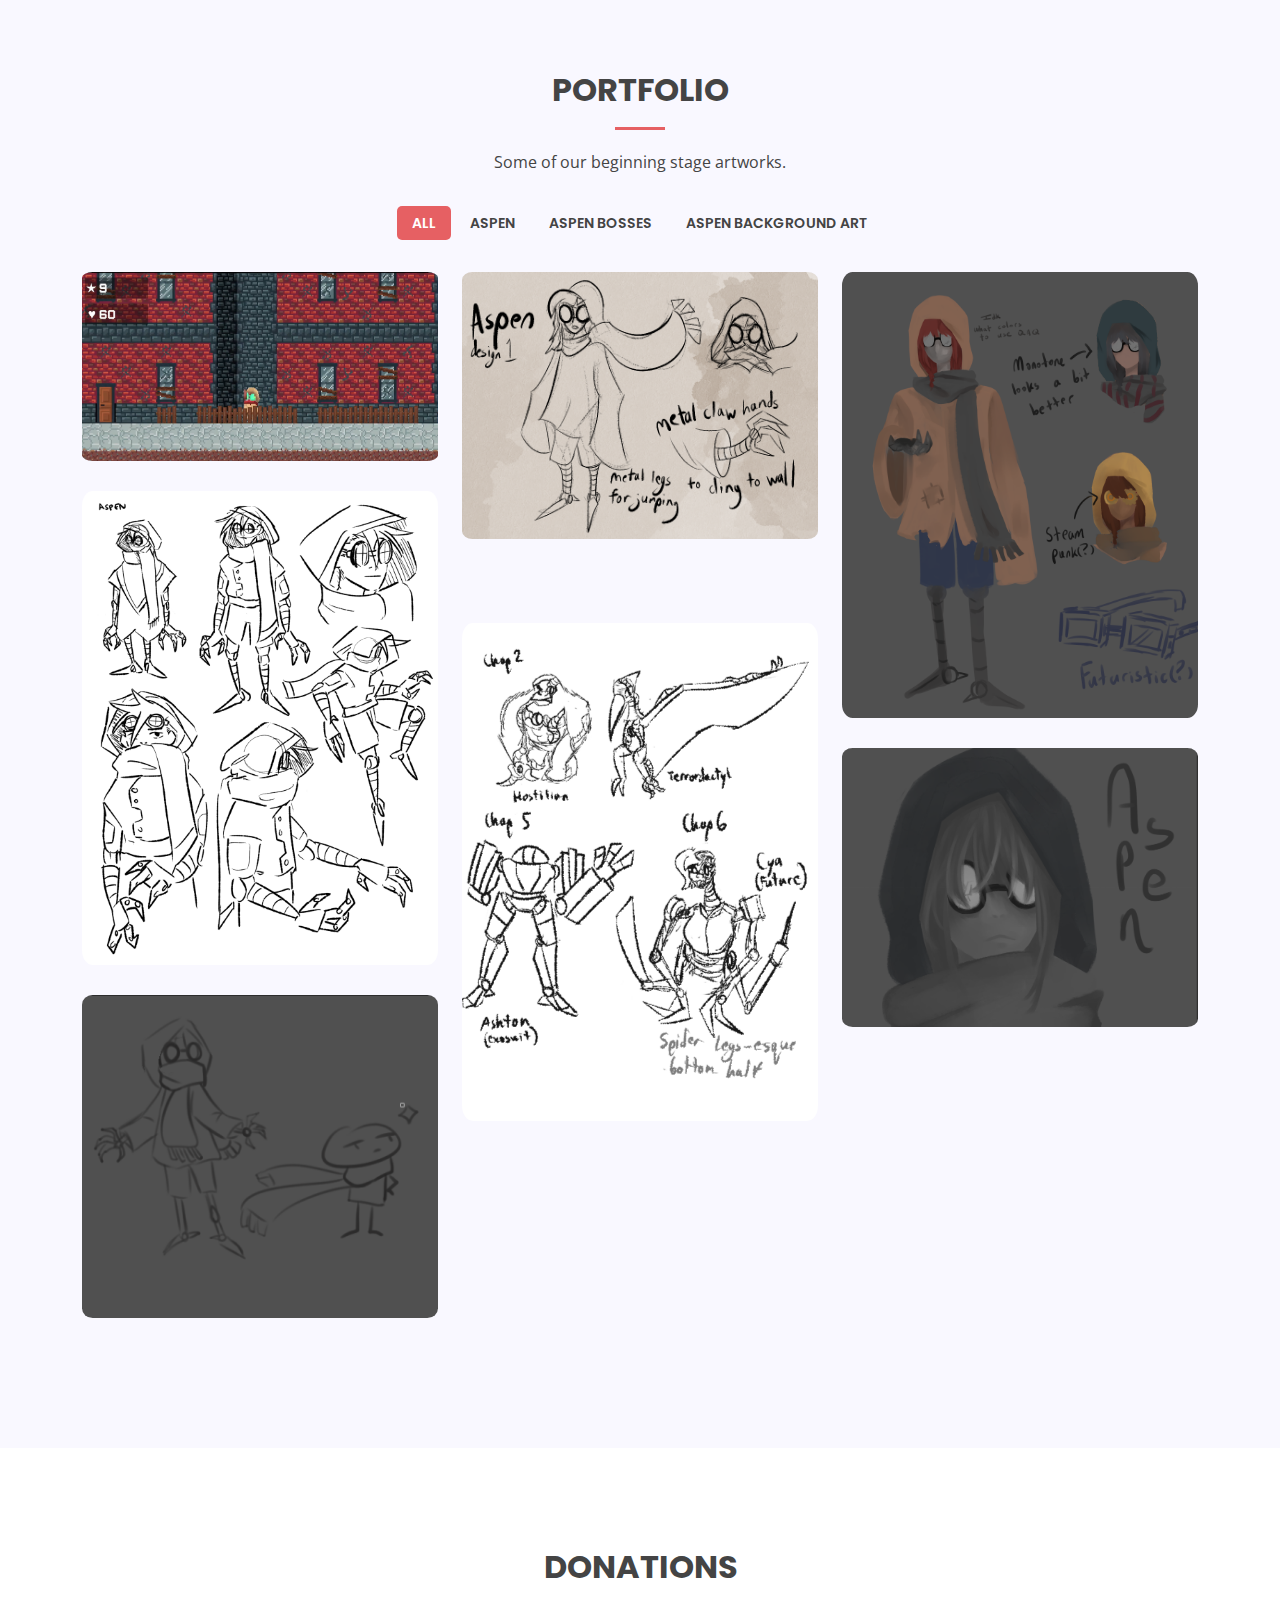
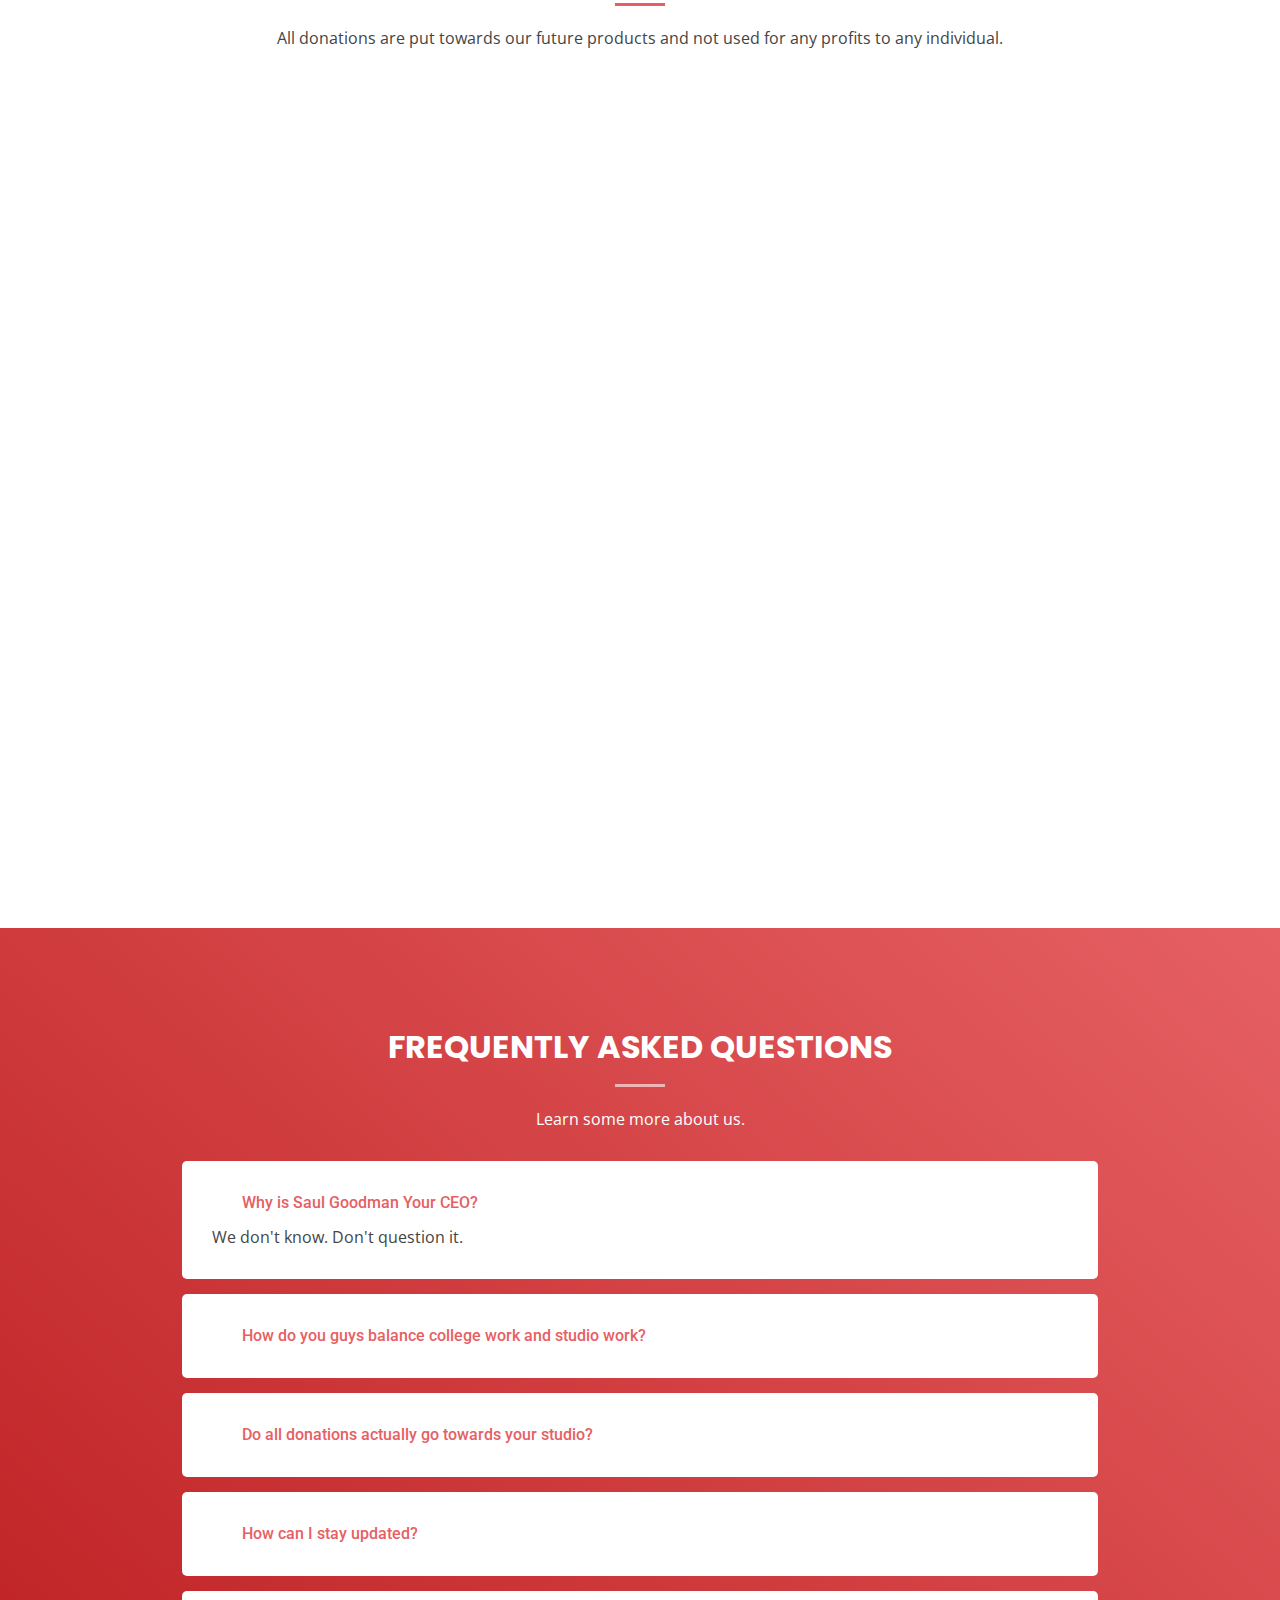
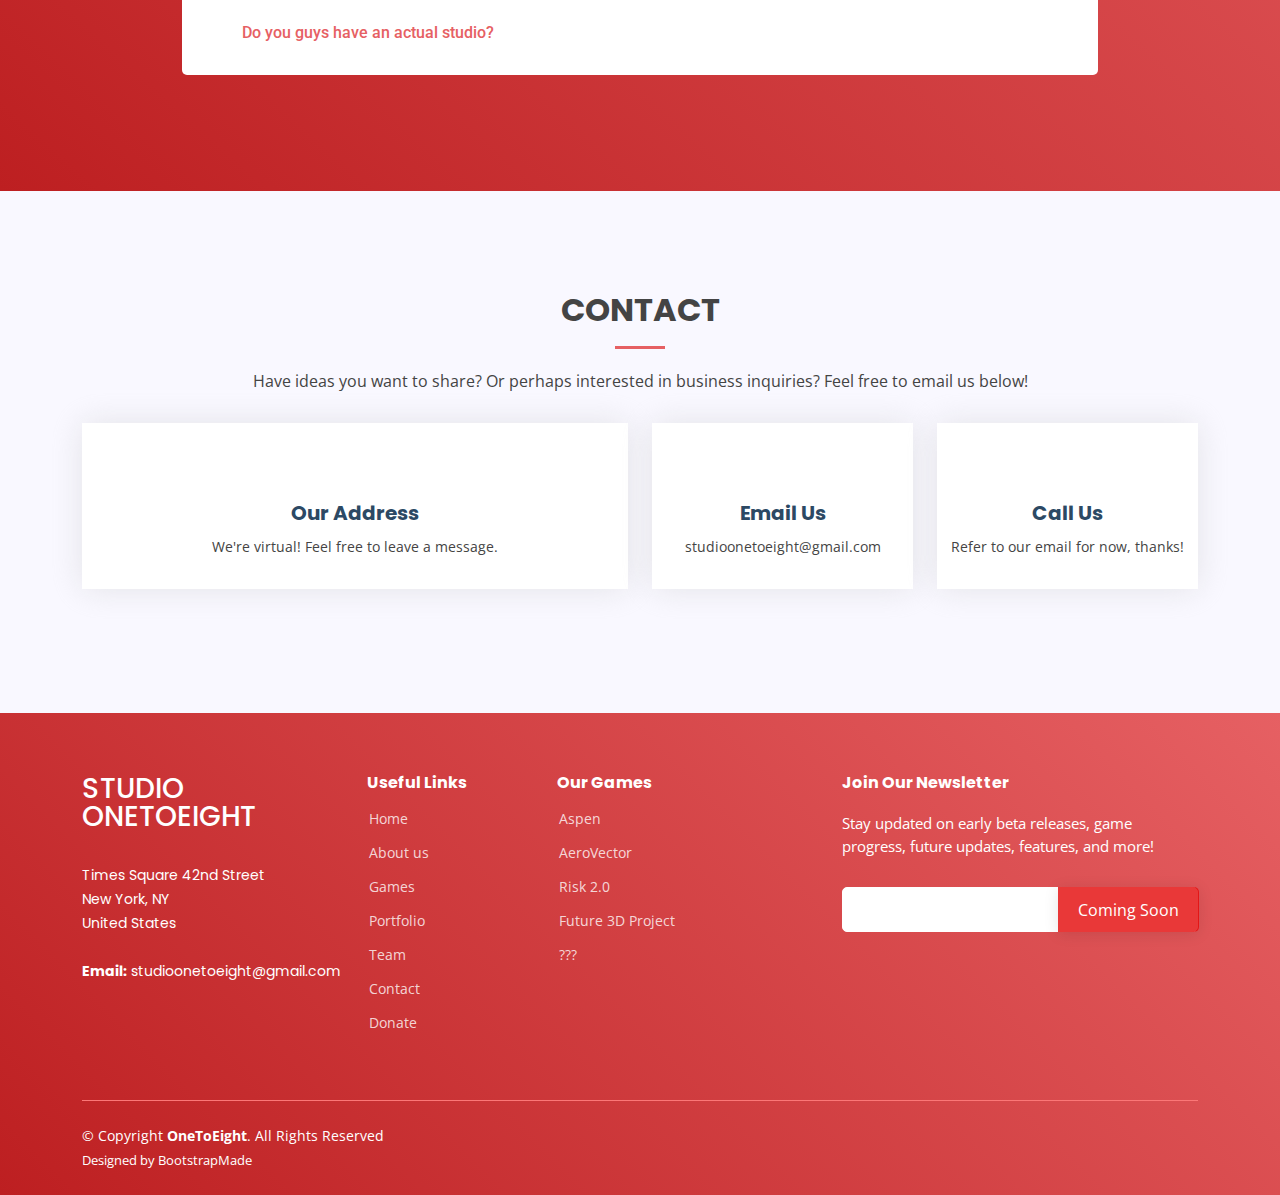
==== commit 8fd48e5d: "team description edits" ====
--- a/index.html
+++ b/index.html
@@ -330,12 +330,12 @@
               <div class="testimonial-item">
                 <p>
                   <i class="bx bxs-quote-alt-left quote-icon-left"></i>
-                  My name is Walter Hartwell White. I live at 308 Negra Arroyo Lane, Albuquerque, New Mexico, 87104.
+                  Doing something usually, unless its his chem homework.
                   <i class="bx bxs-quote-alt-right quote-icon-right"></i>
                 </p>
-                <img src="assets/img/testimonials/Saul_Goodman.png" class="testimonial-img" alt="">
-                <h3>Saul Goodman</h3>
-                <h4>Ceo &amp; Founder</h4>
+                <img src="assets/img/testimonials/studio128black.png" class="testimonial-img" alt="">
+                <h3>Samiul</h3>
+                <h4>Developer<!--&amp;--></h4>
               </div>
             </div><!-- End testimonial item -->
 
@@ -343,10 +343,10 @@
               <div class="testimonial-item">
                 <p>
                   <i class="bx bxs-quote-alt-left quote-icon-left"></i>
-                  Export tempor illum tamen malis malis eram quae irure esse labore quem cillum quid cillum eram malis quorum velit fore eram velit sunt aliqua noster fugiat irure amet legam anim culpa.
+                  Likes being indoors, but don't underestimate his party game. Oh, and he's pretty smart too. 
                   <i class="bx bxs-quote-alt-right quote-icon-right"></i>
                 </p>
-                <img src="assets/img/testimonials/studio128transparent.png" class="testimonial-img" alt="">
+                <img src="assets/img/testimonials/studio128black.png" class="testimonial-img" alt="">
                 <h3>Elnor</h3>
                 <h4>Programmer</h4>
               </div>
@@ -356,7 +356,7 @@
               <div class="testimonial-item">
                 <p>
                   <i class="bx bxs-quote-alt-left quote-icon-left"></i>
-                  Enim nisi quem export duis labore cillum quae magna enim sint quorum nulla quem veniam duis minim tempor labore quem eram duis noster aute amet eram fore quis sint minim.
+                  The type of guy that will be there when you need him, so we bug him the most.
                   <i class="bx bxs-quote-alt-right quote-icon-right"></i>
                 </p>
                 <img src="assets/img/testimonials/studio128black.png" class="testimonial-img" alt="">
@@ -369,7 +369,7 @@
               <div class="testimonial-item">
                 <p>
                   <i class="bx bxs-quote-alt-left quote-icon-left"></i>
-                  Fugiat enim eram quae cillum dolore dolor amet nulla culpa multos export minim fugiat minim velit minim dolor enim duis veniam ipsum anim magna sunt elit fore quem dolore labore.
+                  They say nothing great comes without patience. The spontaneous ingenuity is strong with this one.
                   <i class="bx bxs-quote-alt-right quote-icon-right"></i>
                 </p>
                 <img src="assets/img/testimonials/studio128black.png" class="testimonial-img" alt="">
@@ -382,7 +382,7 @@
                 <div class="testimonial-item">
                   <p>
                     <i class="bx bxs-quote-alt-left quote-icon-left"></i>
-                    Fugiat enim eram quae cillum dolore dolor amet nulla culpa multos export minim fugiat minim velit minim dolor enim duis veniam ipsum anim magna sunt elit fore quem dolore labore.
+                    Likes music, ice hockey, art, and cats ... but is allergic.
                     <i class="bx bxs-quote-alt-right quote-icon-right"></i>
                   </p>
                   <img src="assets/img/testimonials/studio128black.png" class="testimonial-img" alt="">
@@ -395,7 +395,7 @@
                   <div class="testimonial-item">
                     <p>
                       <i class="bx bxs-quote-alt-left quote-icon-left"></i>
-                      Fugiat enim eram quae cillum dolore dolor amet nulla culpa multos export minim fugiat minim velit minim dolor enim duis veniam ipsum anim magna sunt elit fore quem dolore labore.
+                      100% art + 100% ice hockey + 100% music = 300% talent
                       <i class="bx bxs-quote-alt-right quote-icon-right"></i>
                     </p>
                     <img src="assets/img/testimonials/studio128black.png" class="testimonial-img" alt="">
@@ -408,7 +408,7 @@
               <div class="testimonial-item">
                 <p>
                   <i class="bx bxs-quote-alt-left quote-icon-left"></i>
-                  Quis quorum aliqua sint quem legam fore sunt eram irure aliqua veniam tempor noster veniam enim culpa labore duis sunt culpa nulla illum cillum fugiat legam esse veniam culpa.
+                  Likes cats, of all kinds. Current status: Dying (you know - college stuff)
                   <i class="bx bxs-quote-alt-right quote-icon-right"></i>
                 </p>
                 <img src="assets/img/testimonials/studio128black.png" class="testimonial-img" alt="">
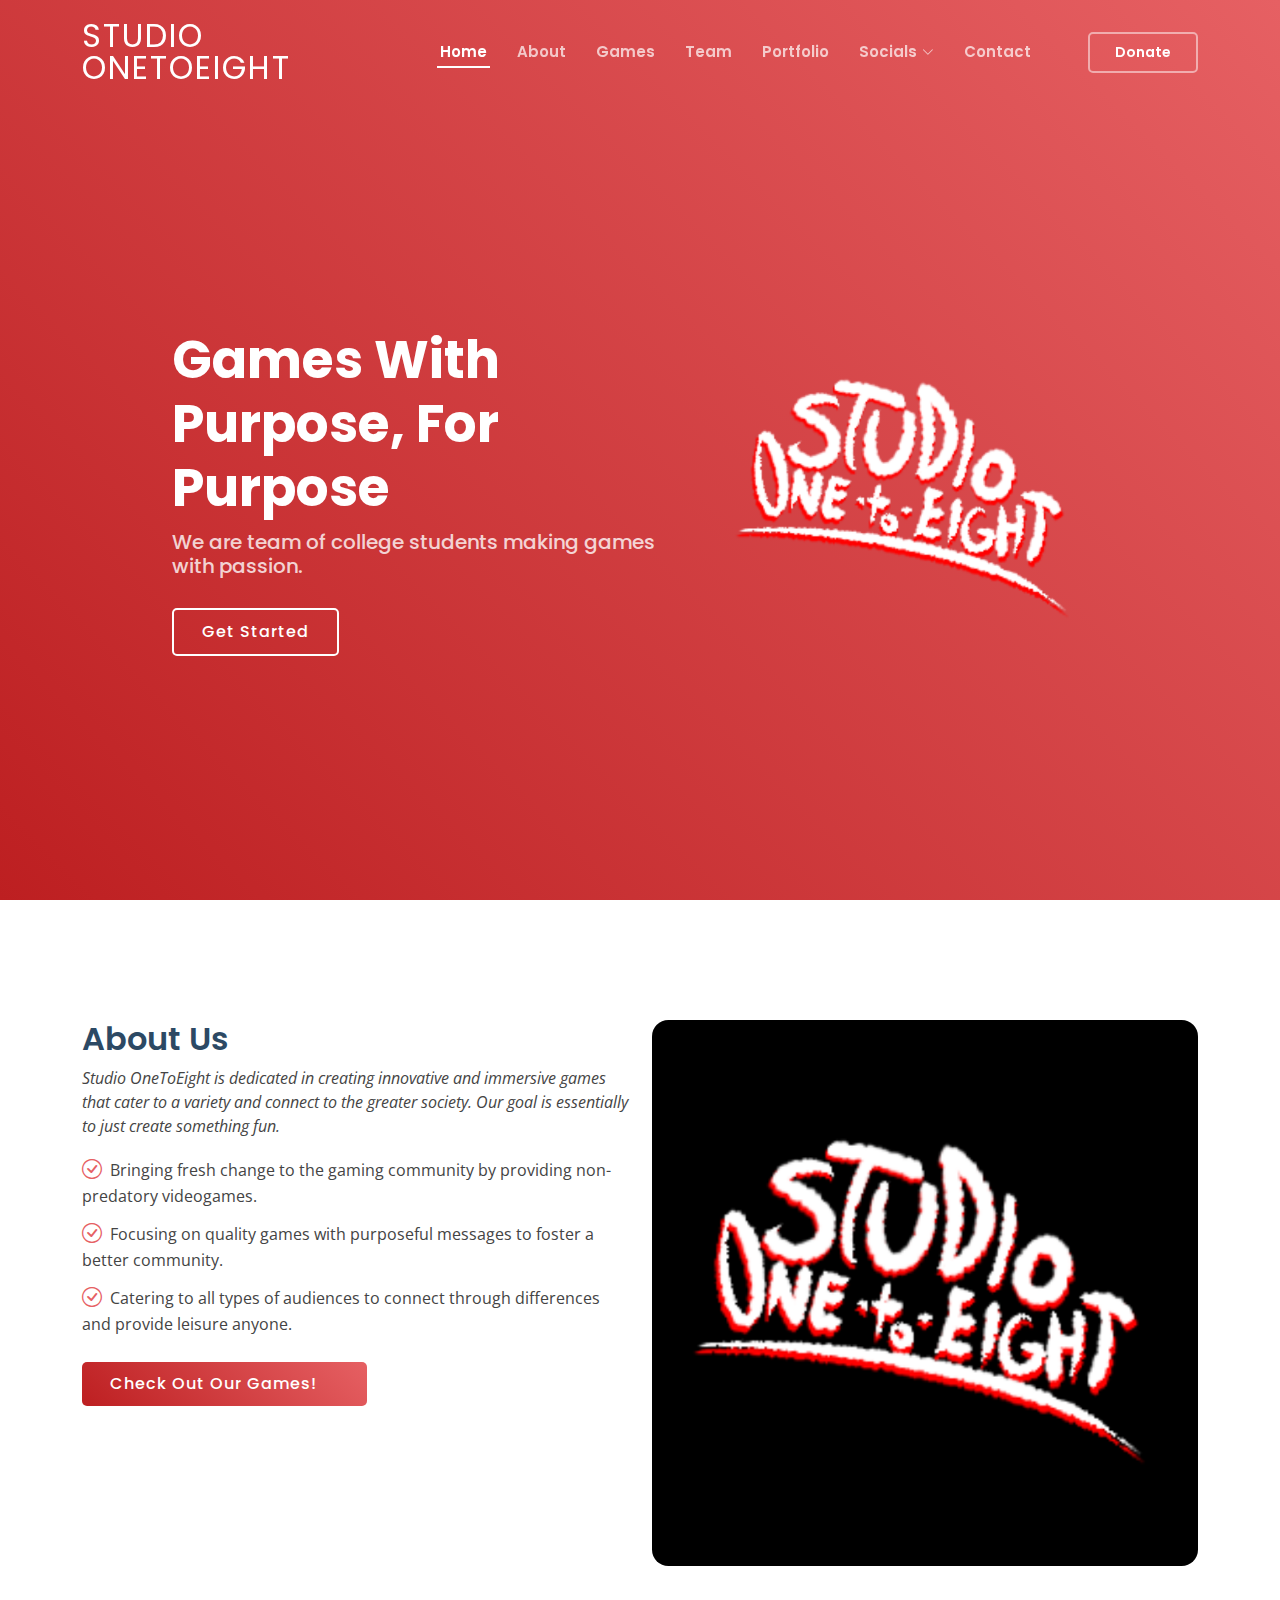
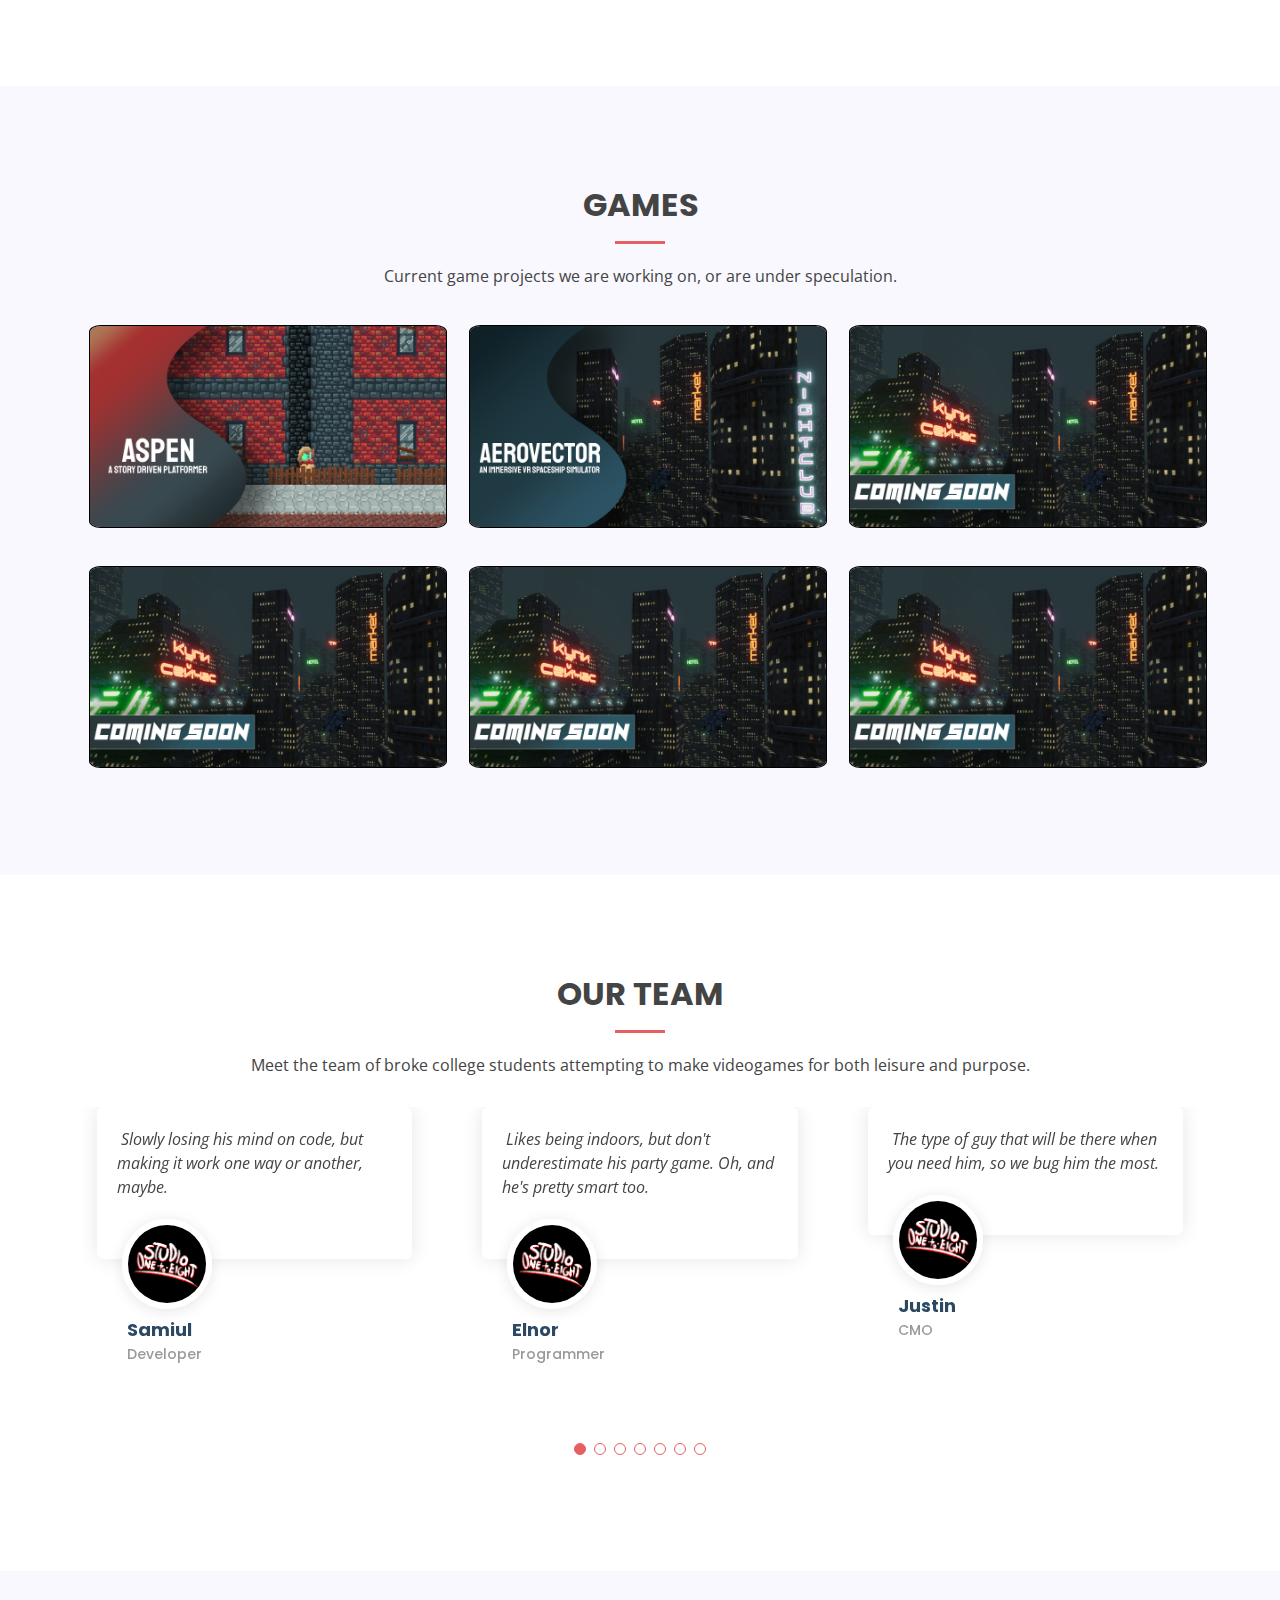
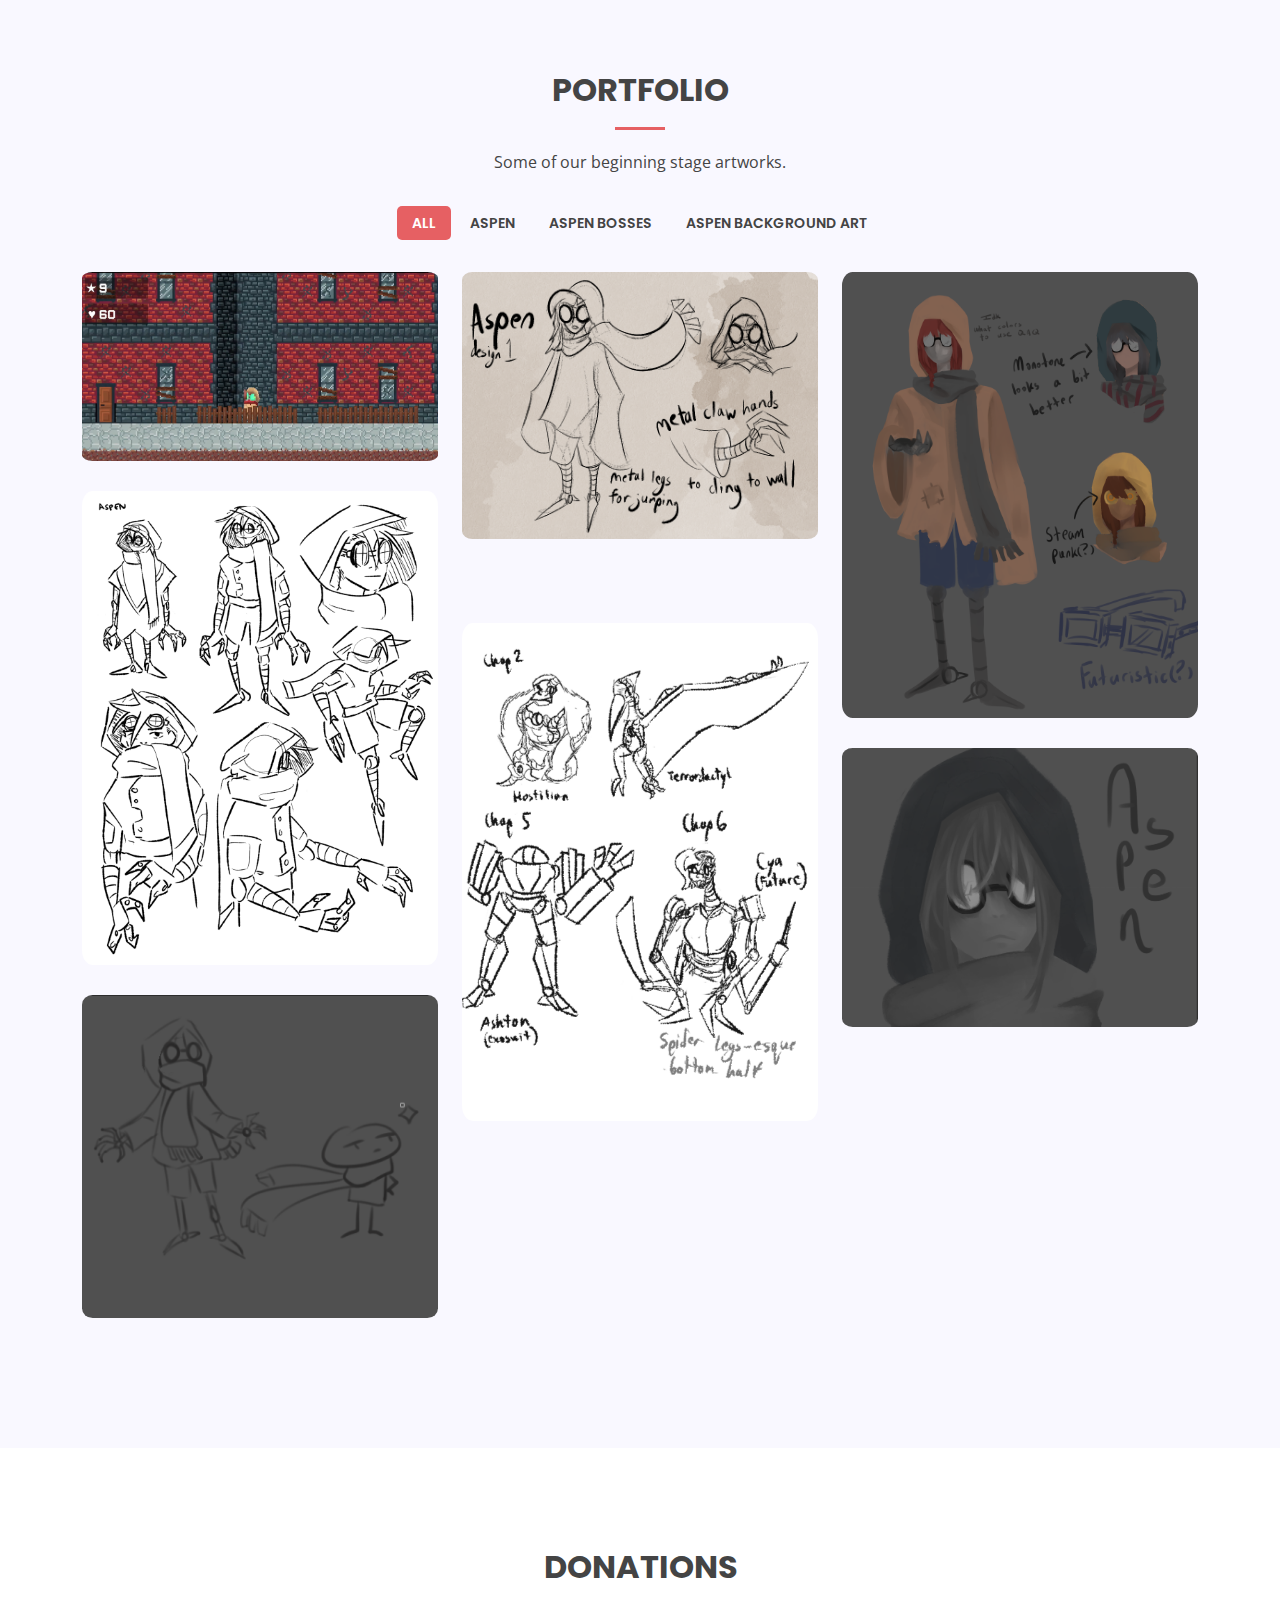
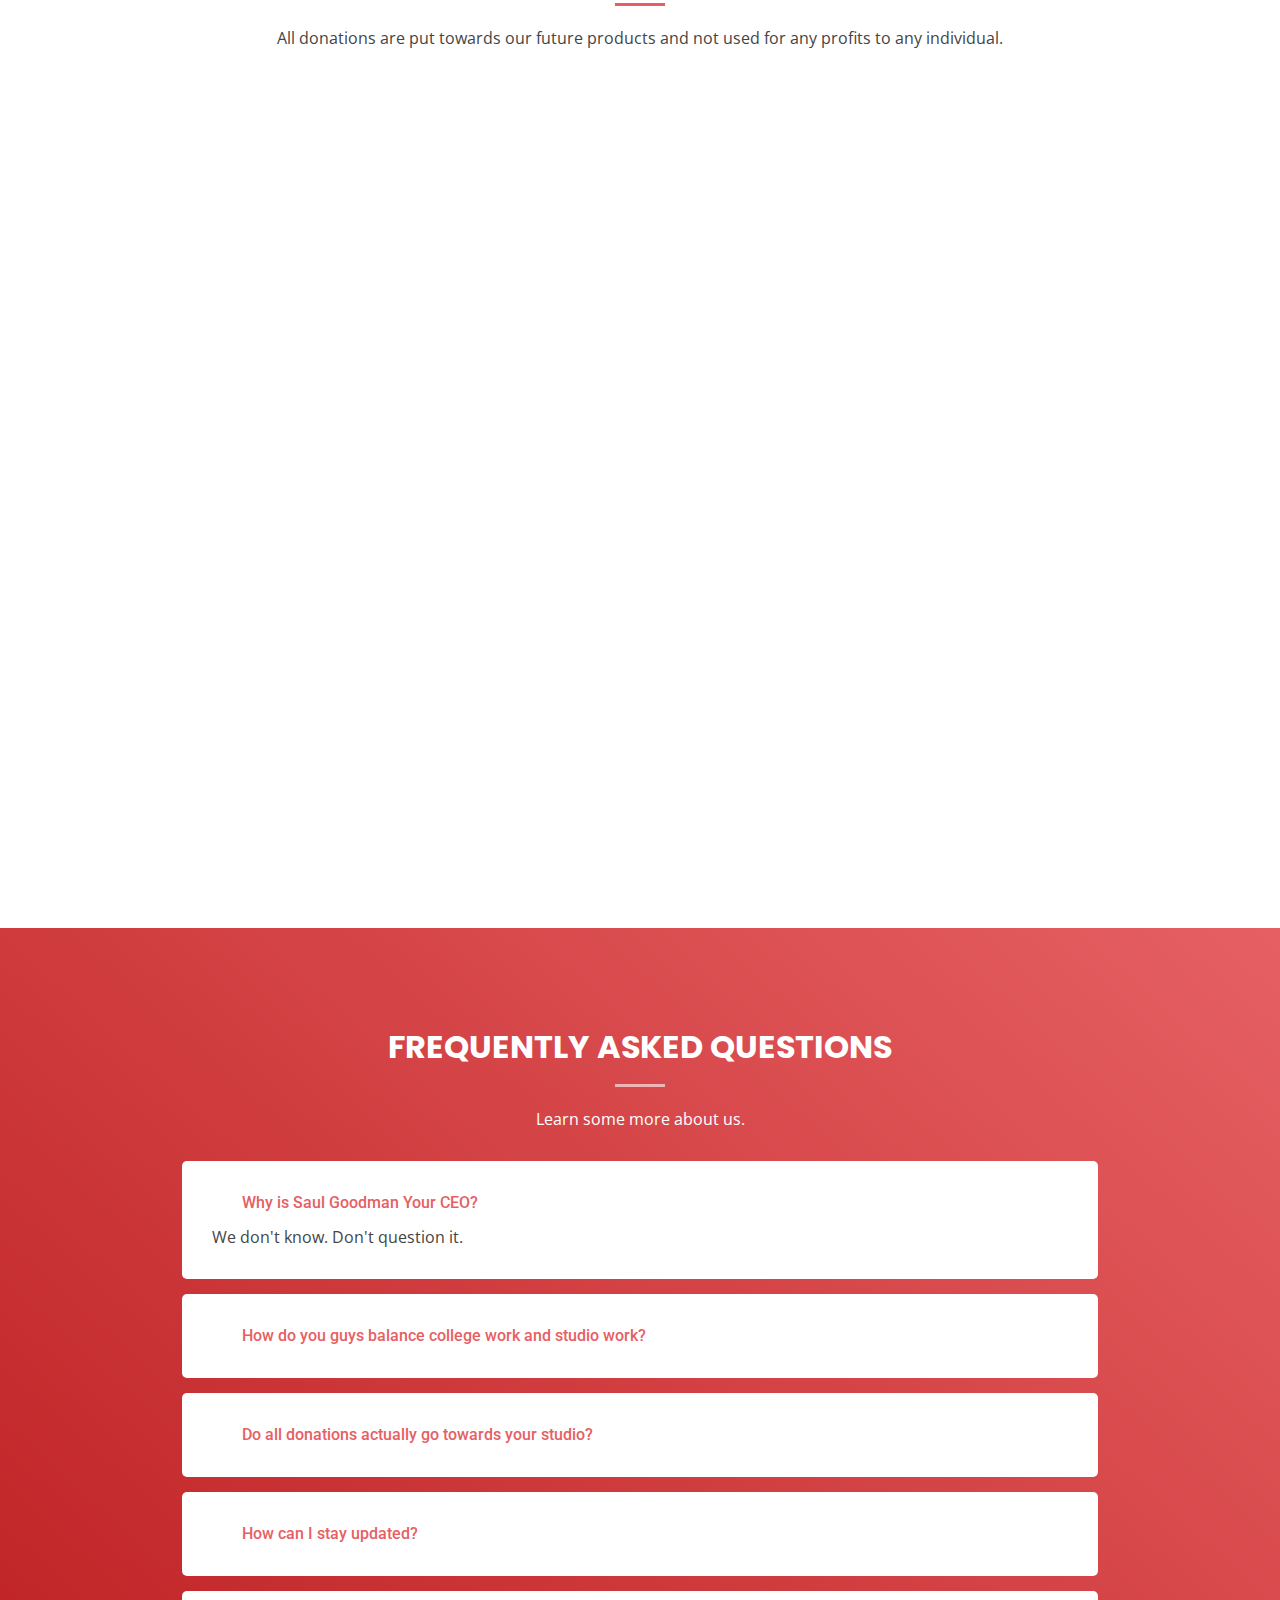
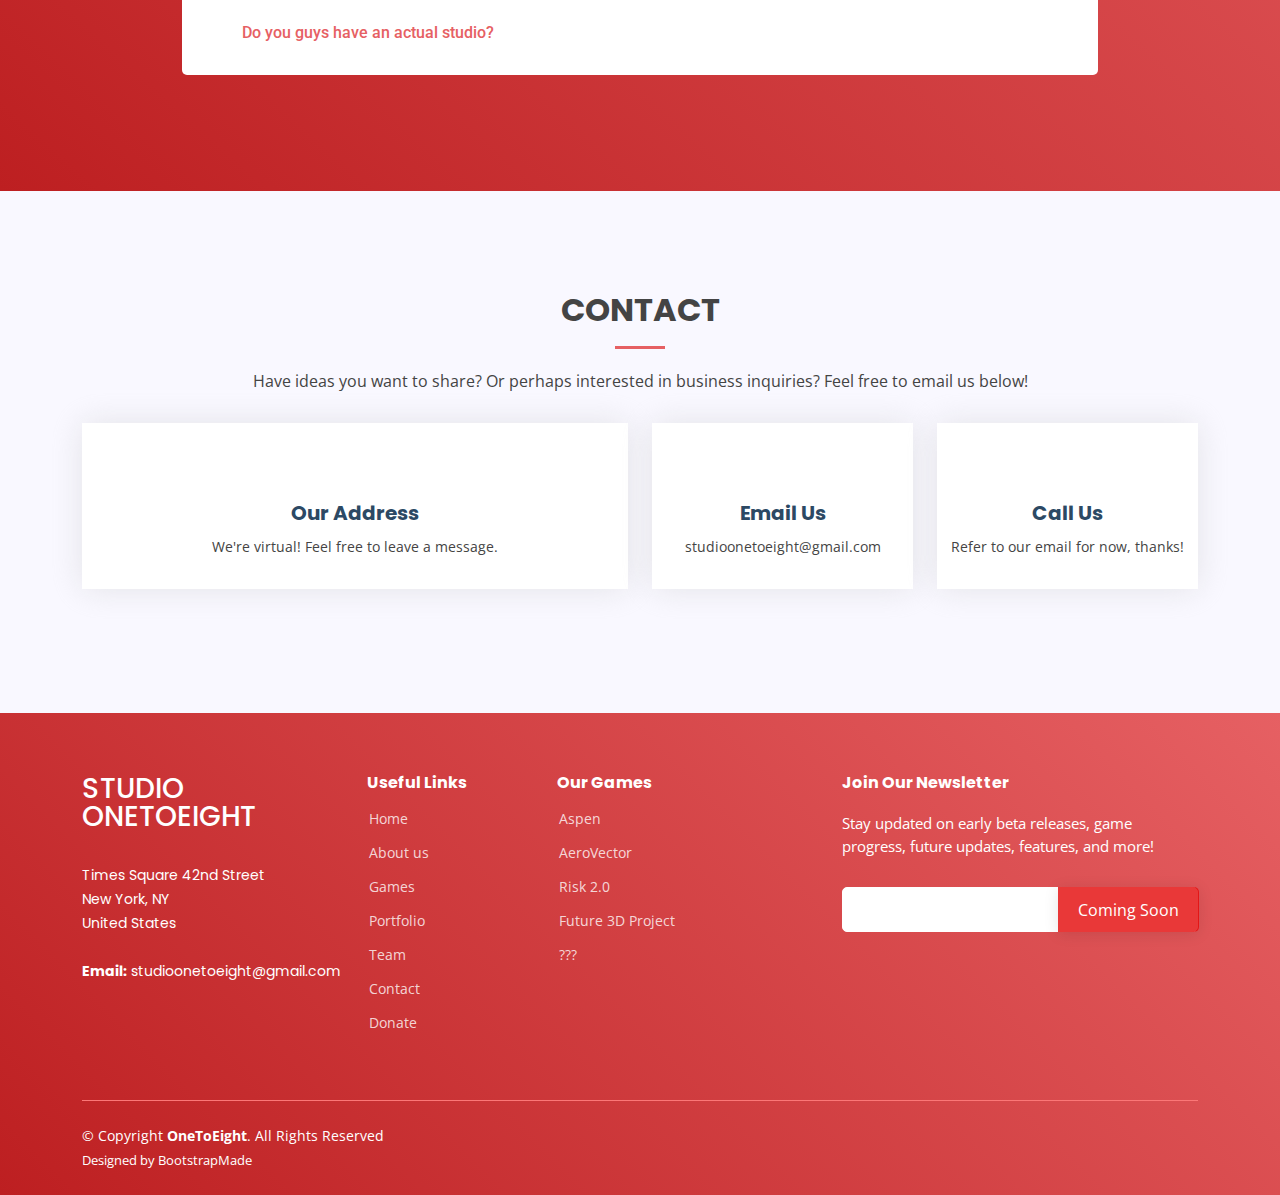
==== commit 19eb5884: "further team msg edit" ====
--- a/index.html
+++ b/index.html
@@ -330,7 +330,7 @@
               <div class="testimonial-item">
                 <p>
                   <i class="bx bxs-quote-alt-left quote-icon-left"></i>
-                  Doing something usually, unless its his chem homework.
+                  Slowly losing his mind on code, but making it work one way or another, maybe.
                   <i class="bx bxs-quote-alt-right quote-icon-right"></i>
                 </p>
                 <img src="assets/img/testimonials/studio128black.png" class="testimonial-img" alt="">
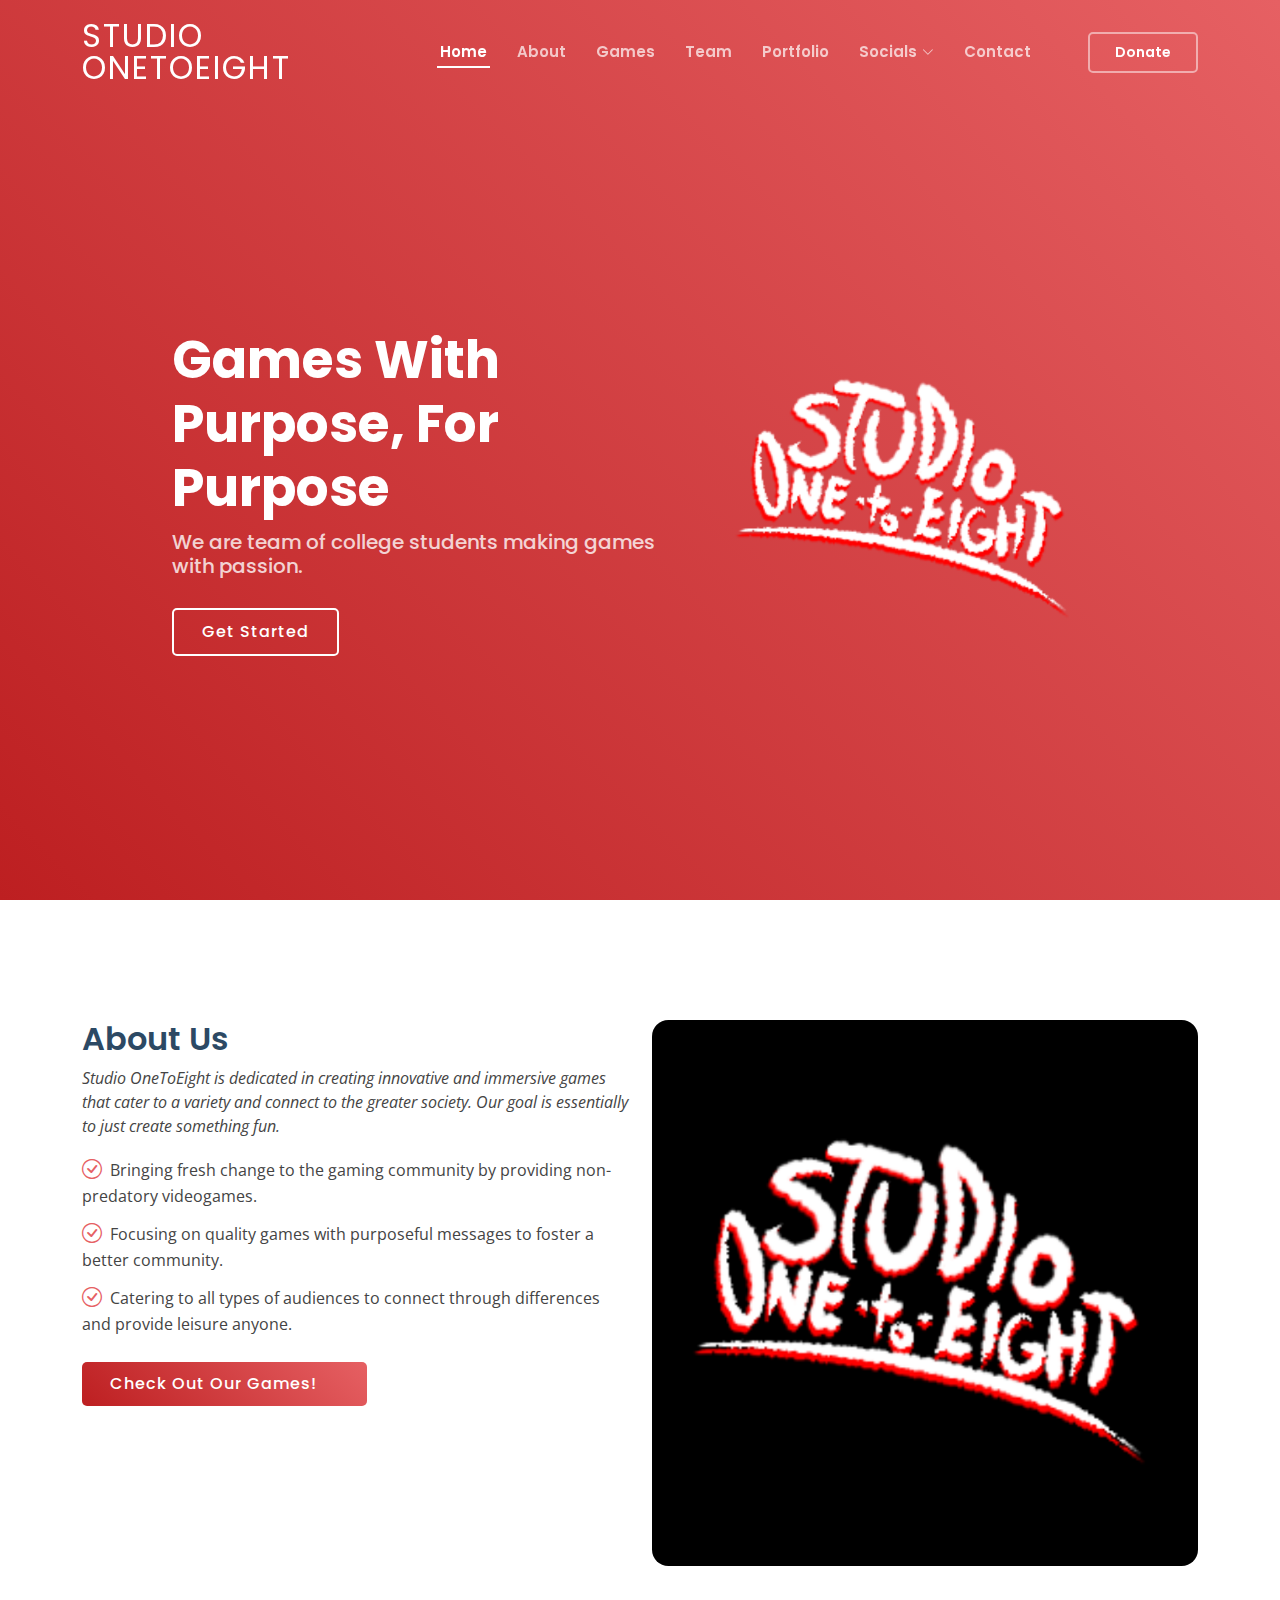
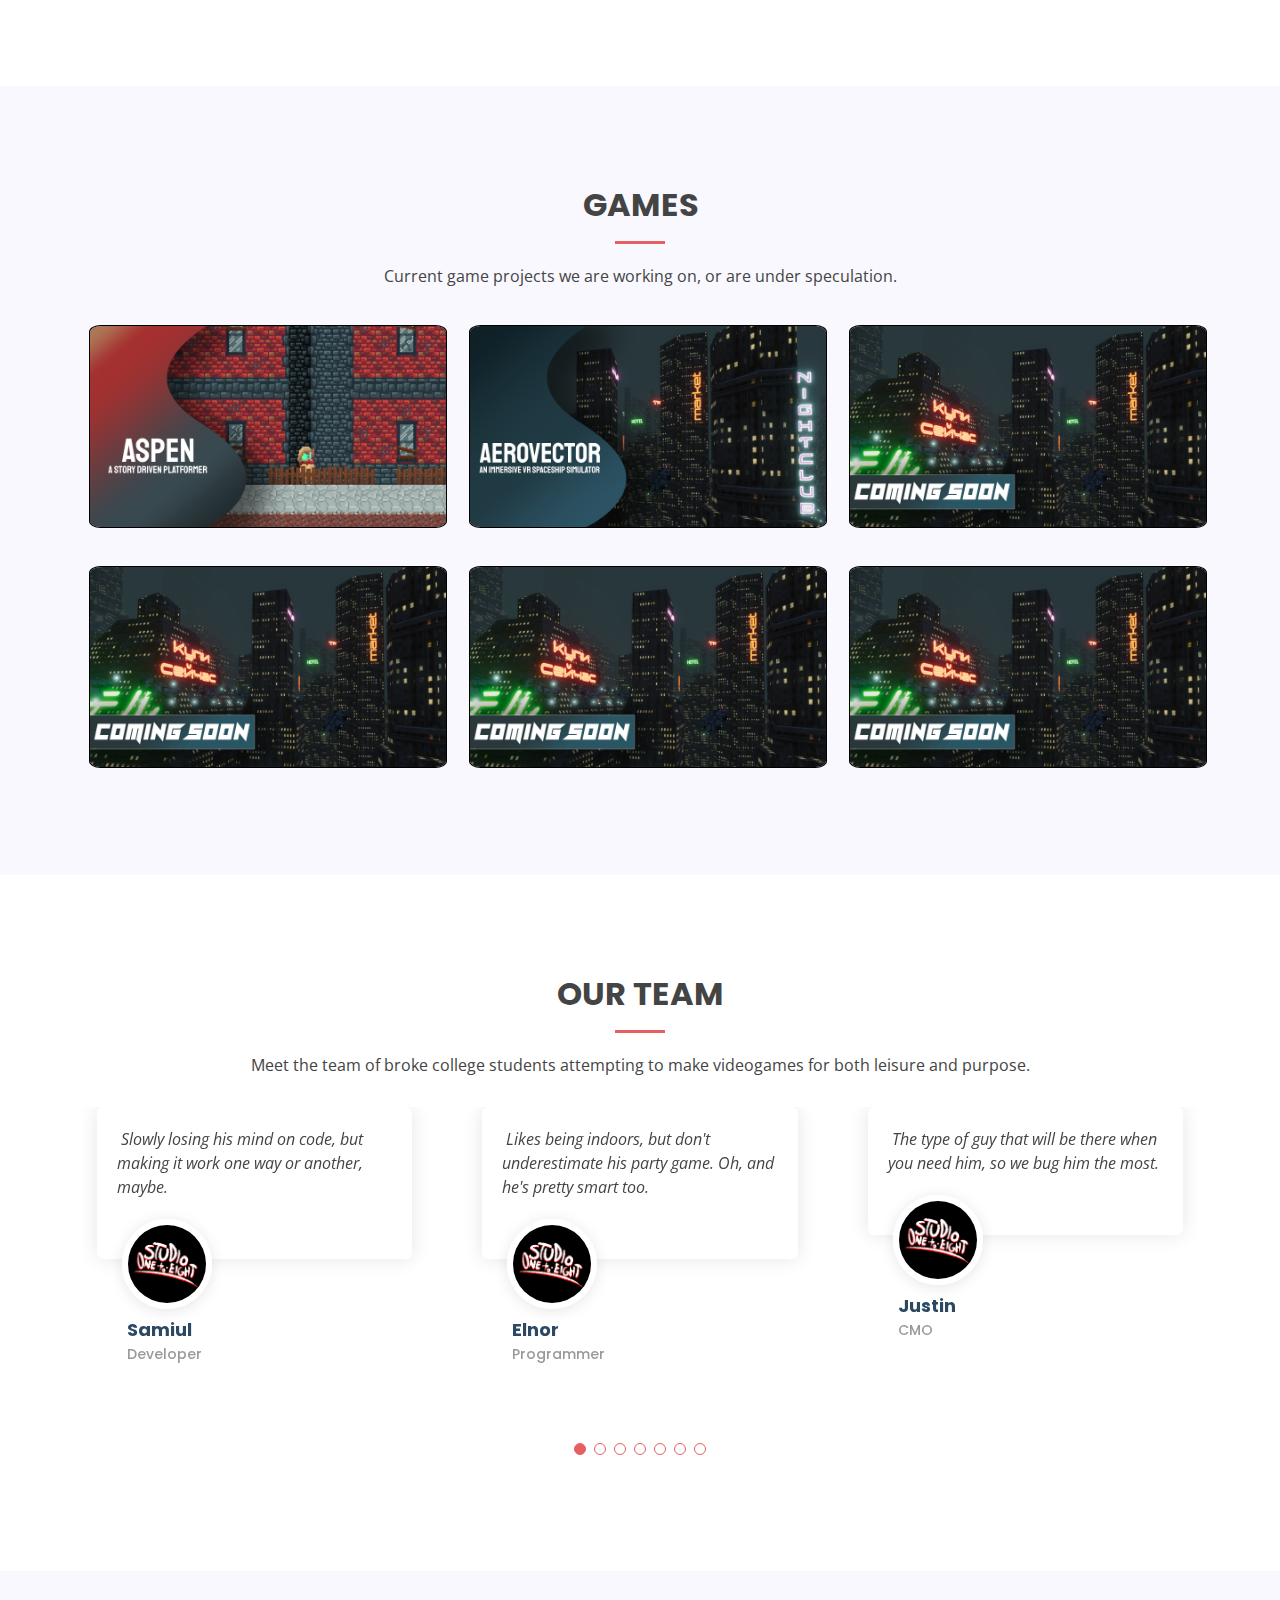
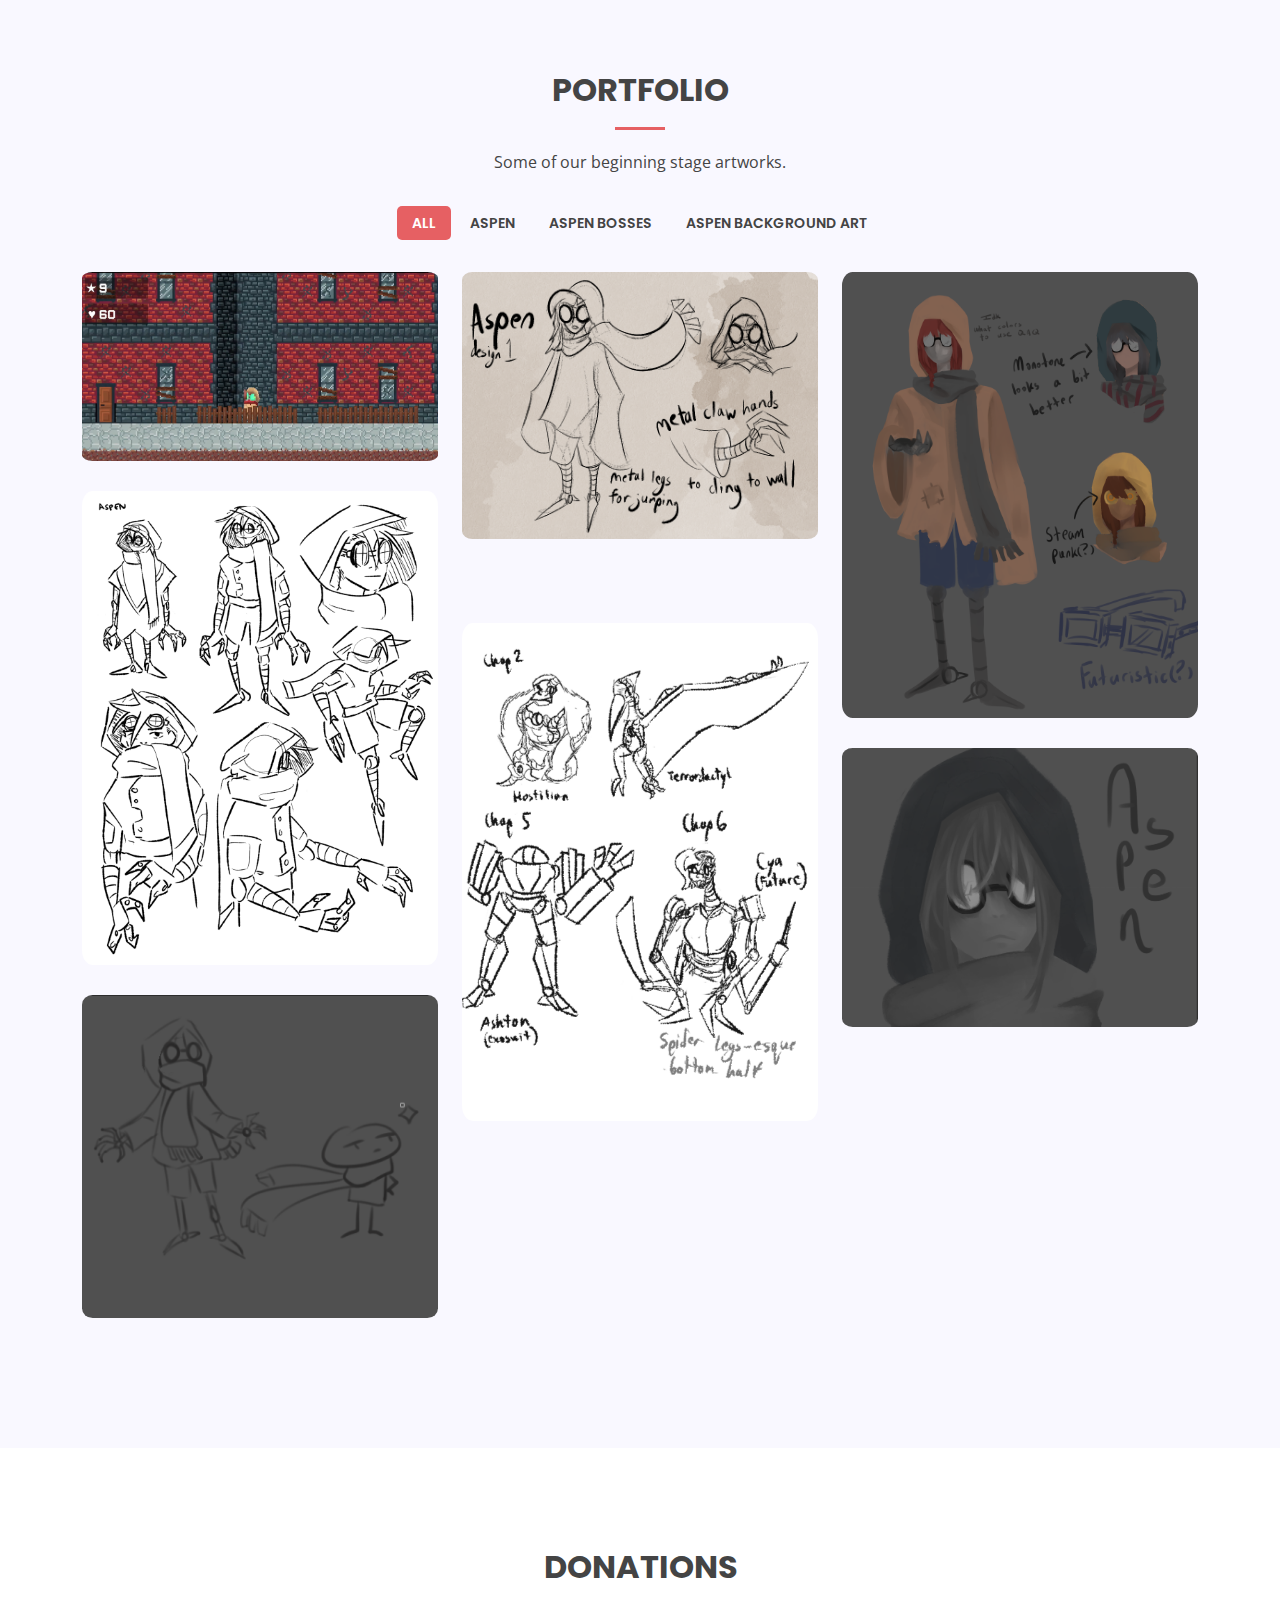
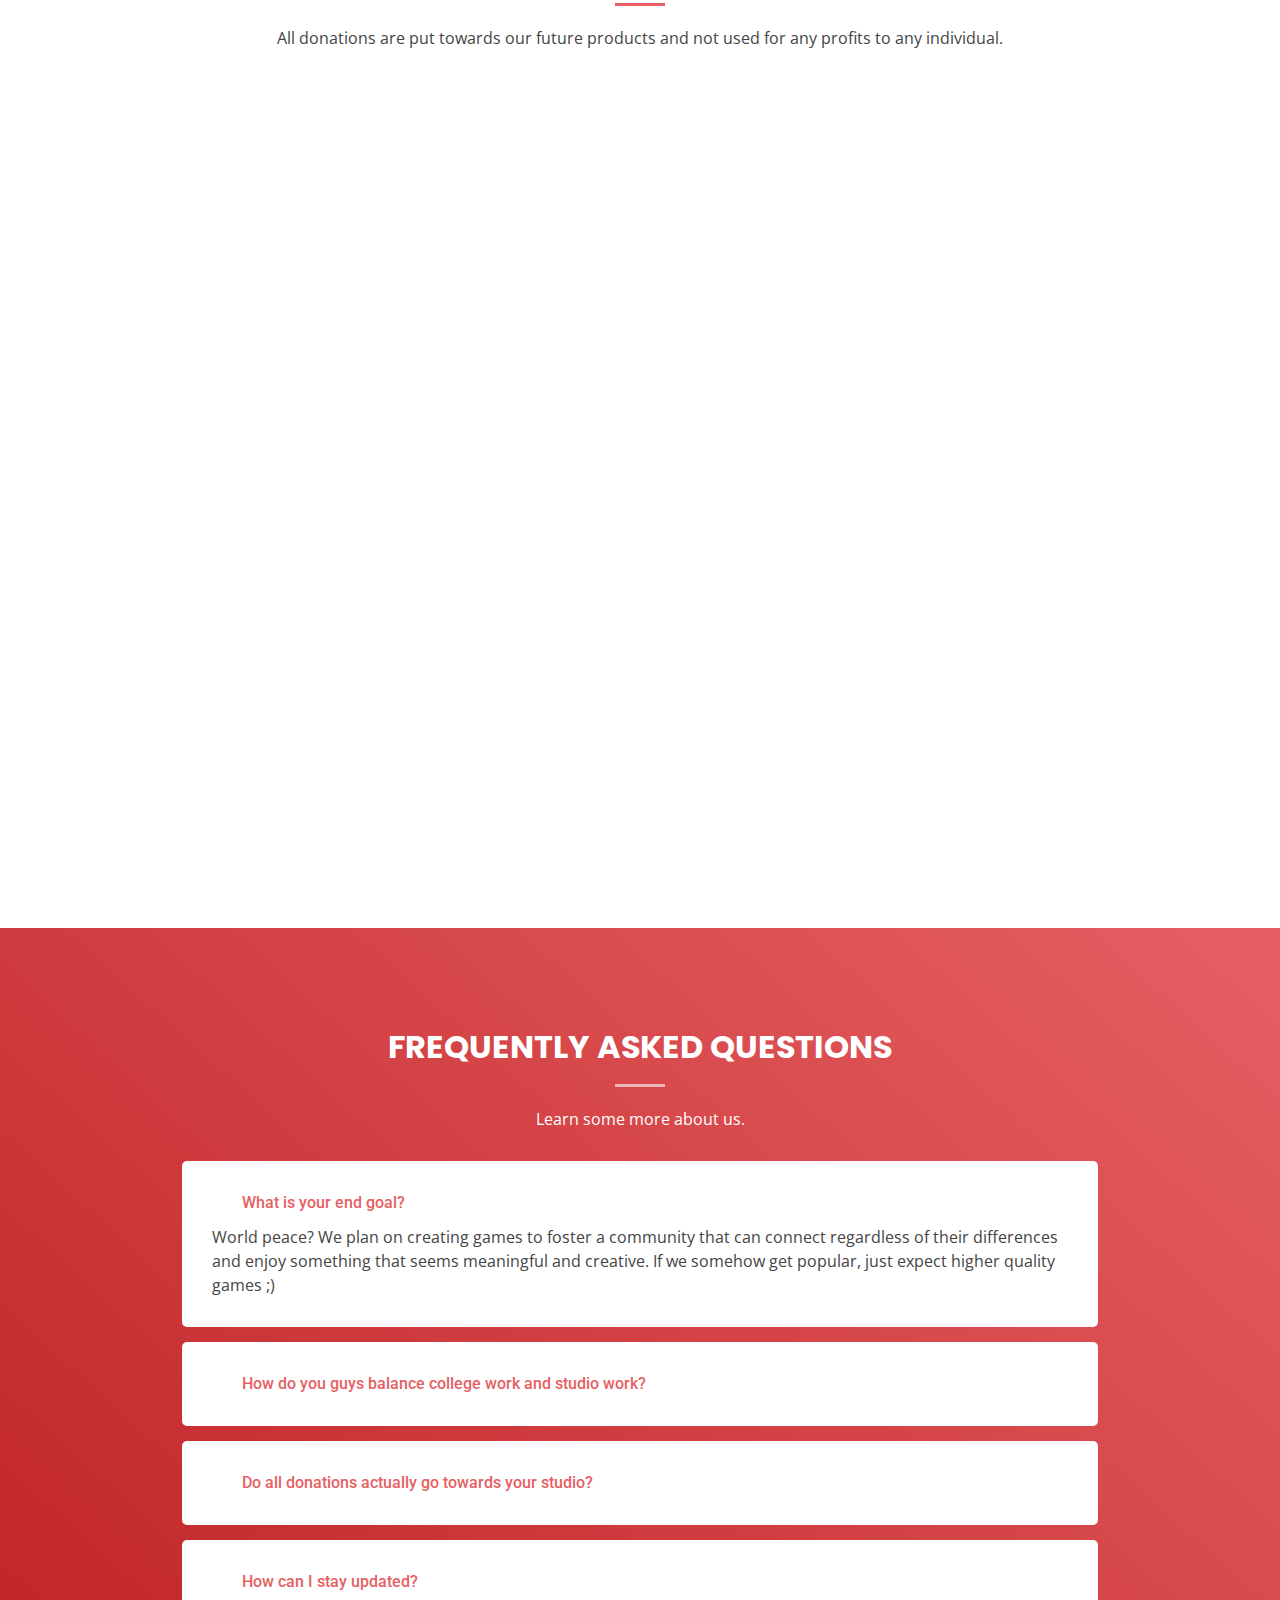
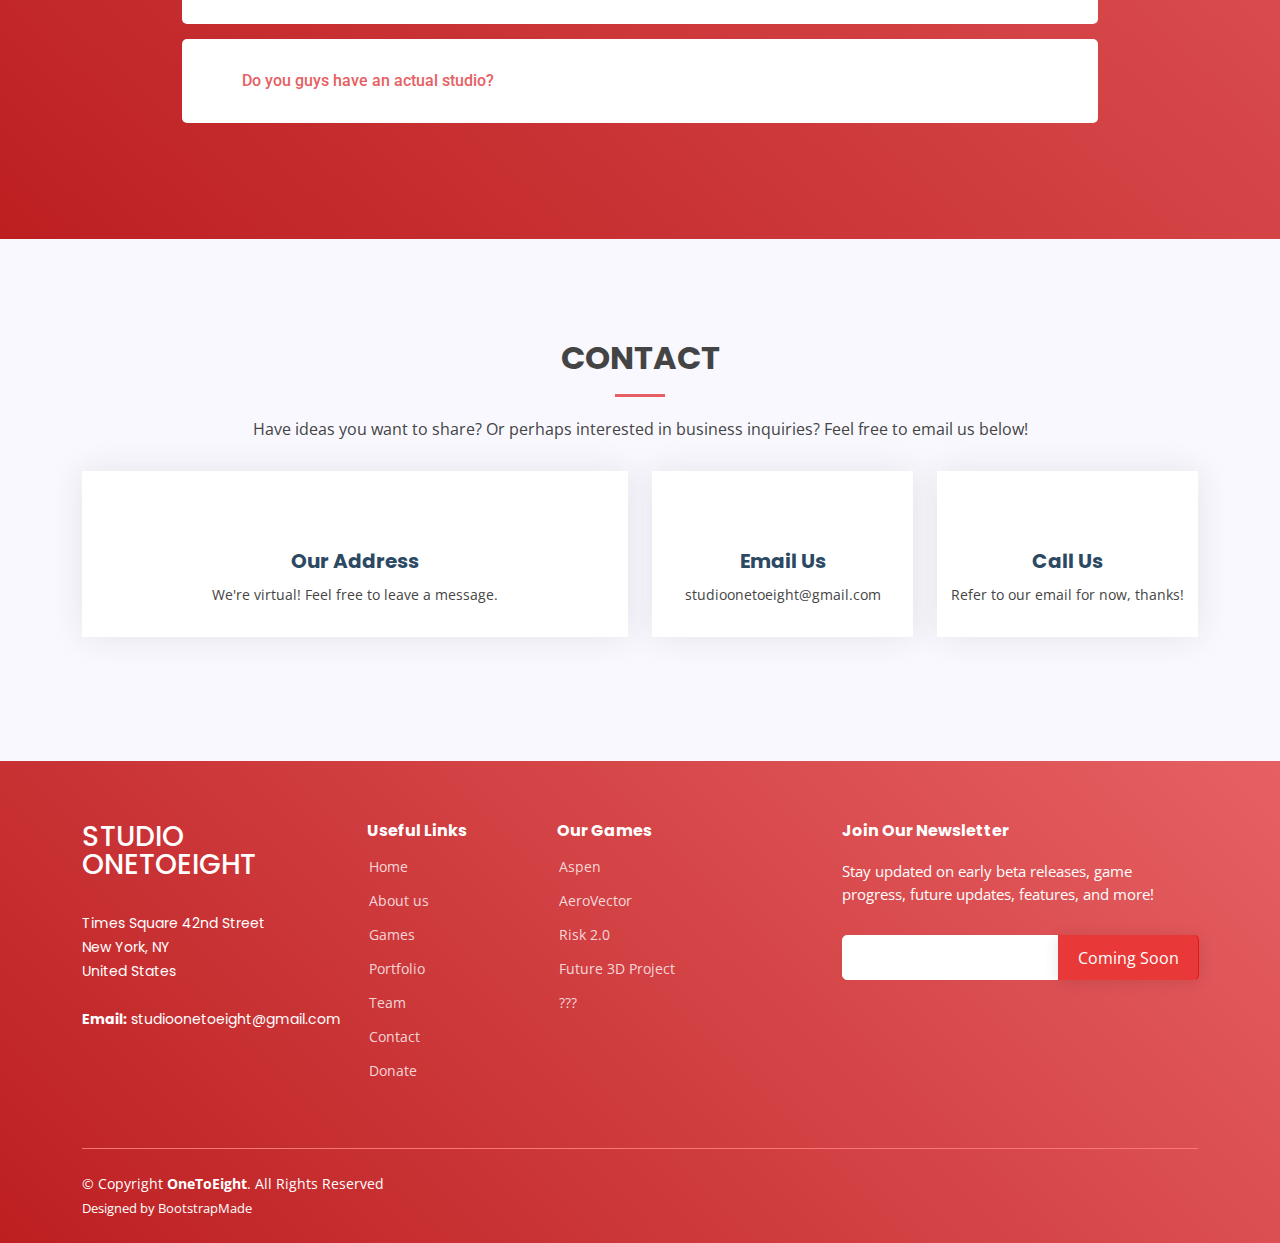
==== commit 05578cca: "faq question edit" ====
--- a/index.html
+++ b/index.html
@@ -675,10 +675,10 @@
         <div class="faq-list">
           <ul>
             <li data-aos="fade-up" data-aos="fade-up" data-aos-delay="100">
-              <i class="bx bx-help-circle icon-help"></i> <a data-bs-toggle="collapse" class="collapse" data-bs-target="#faq-list-1">Why is Saul Goodman Your CEO? <i class="bx bx-chevron-down icon-show"></i><i class="bx bx-chevron-up icon-close"></i></a>
+              <i class="bx bx-help-circle icon-help"></i> <a data-bs-toggle="collapse" class="collapse" data-bs-target="#faq-list-1">What is your end goal? <i class="bx bx-chevron-down icon-show"></i><i class="bx bx-chevron-up icon-close"></i></a>
               <div id="faq-list-1" class="collapse show" data-bs-parent=".faq-list">
                 <p>
-                  We don't know. Don't question it.
+                  World peace? We plan on creating games to foster a community that can connect regardless of their differences and enjoy something that seems meaningful and creative. If we somehow get popular, just expect higher quality games ;)
                 </p>
               </div>
             </li>
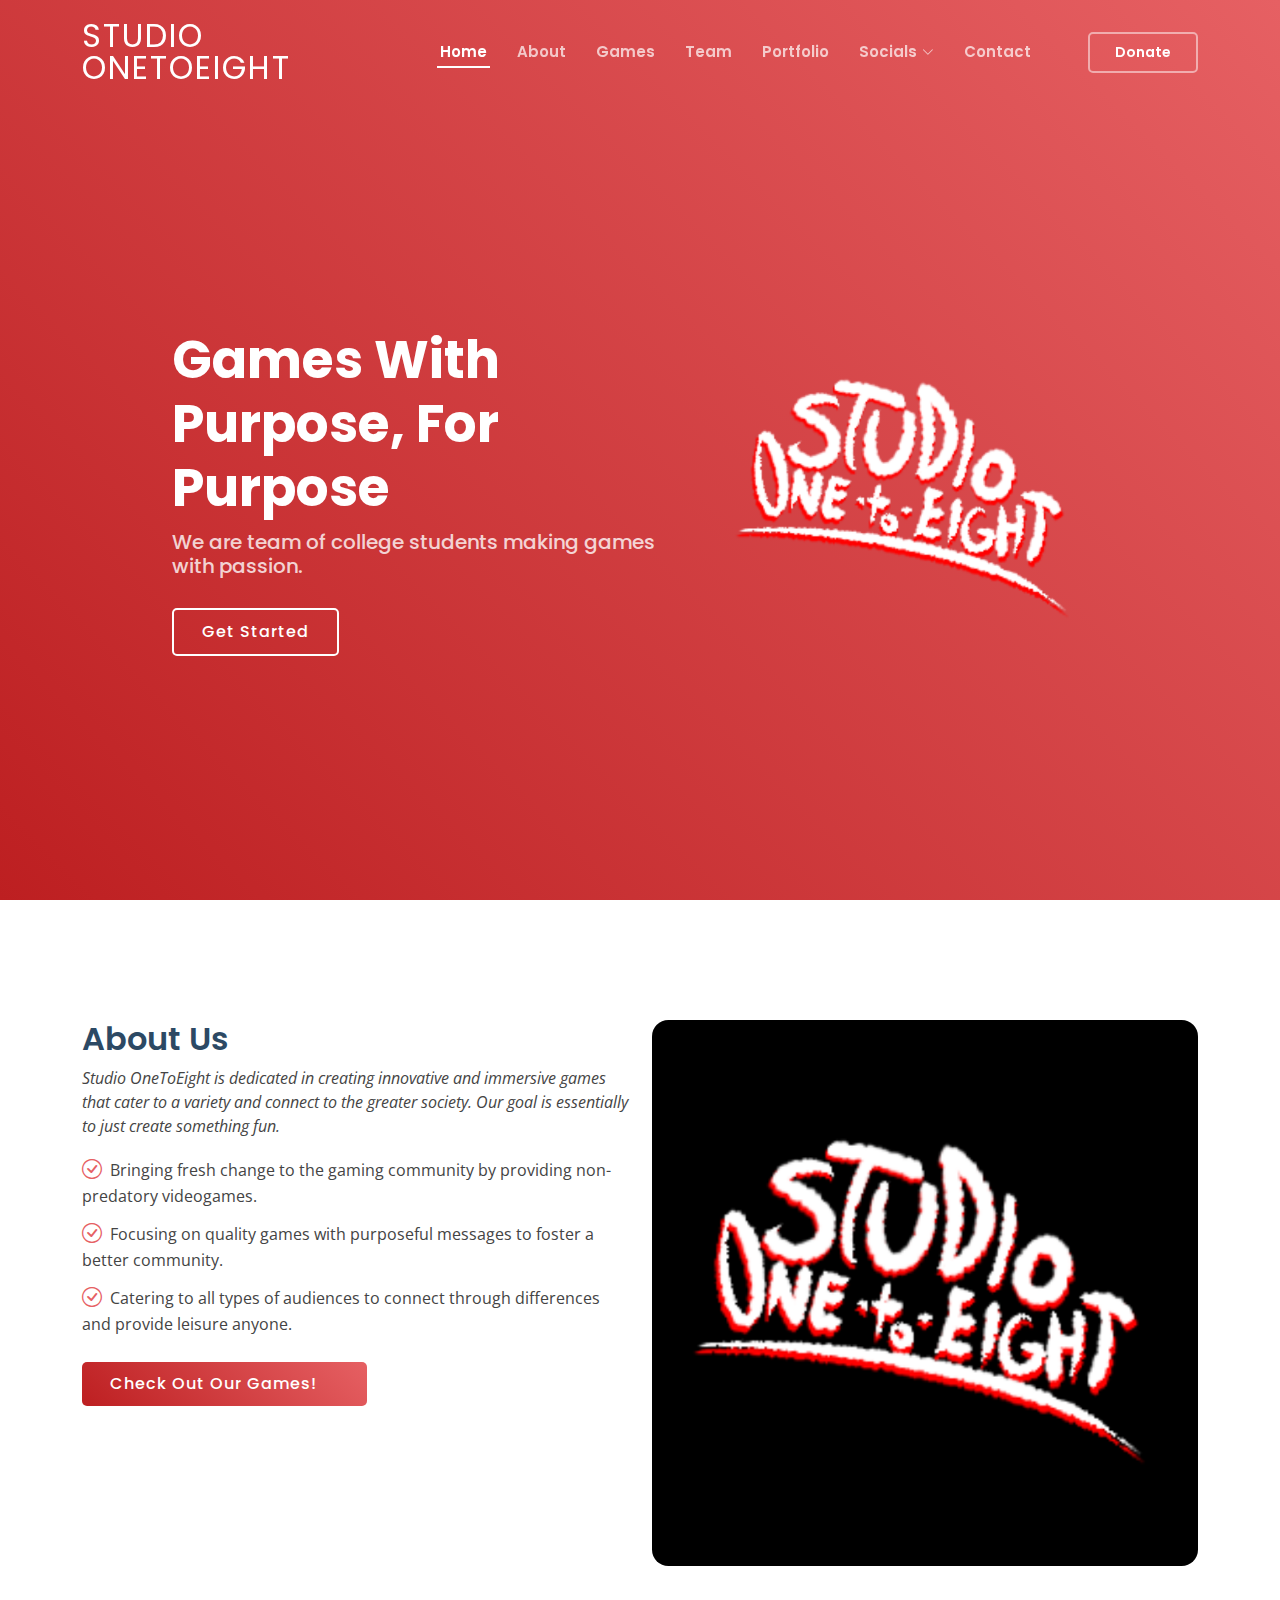
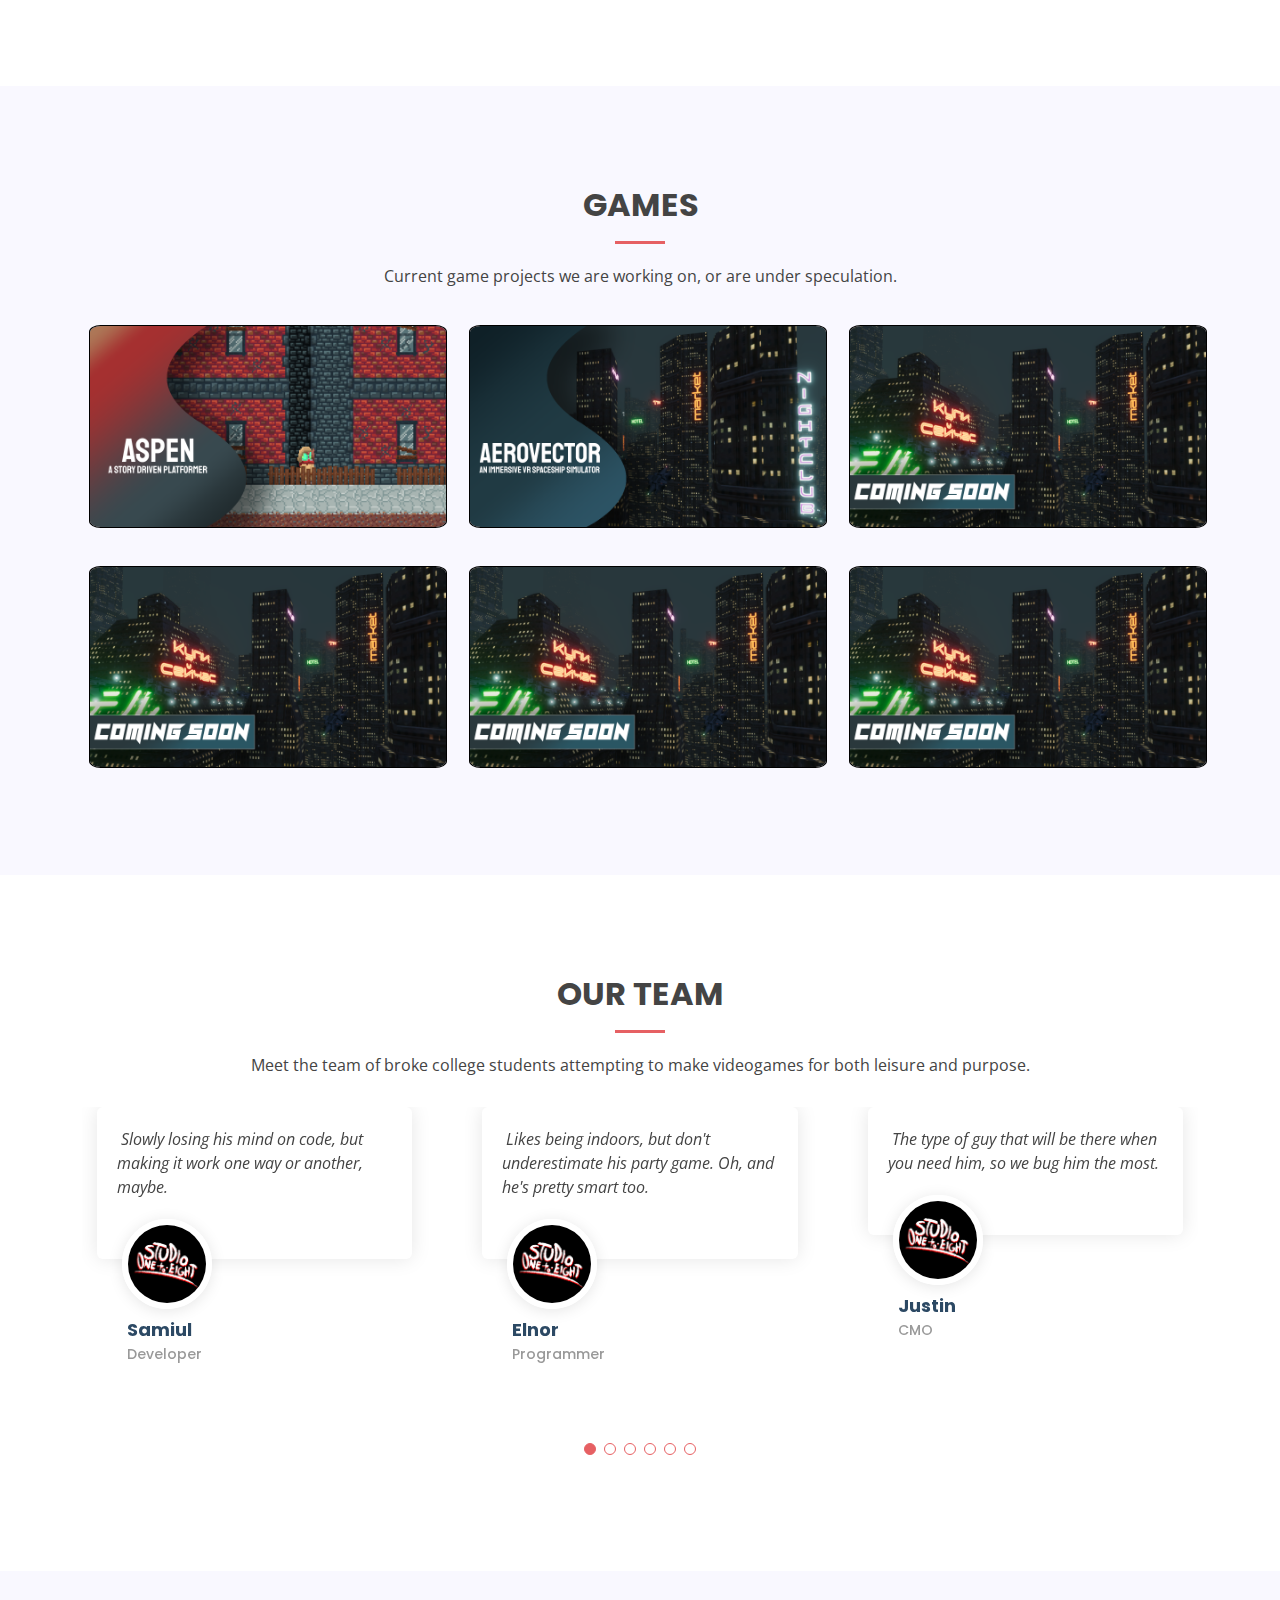
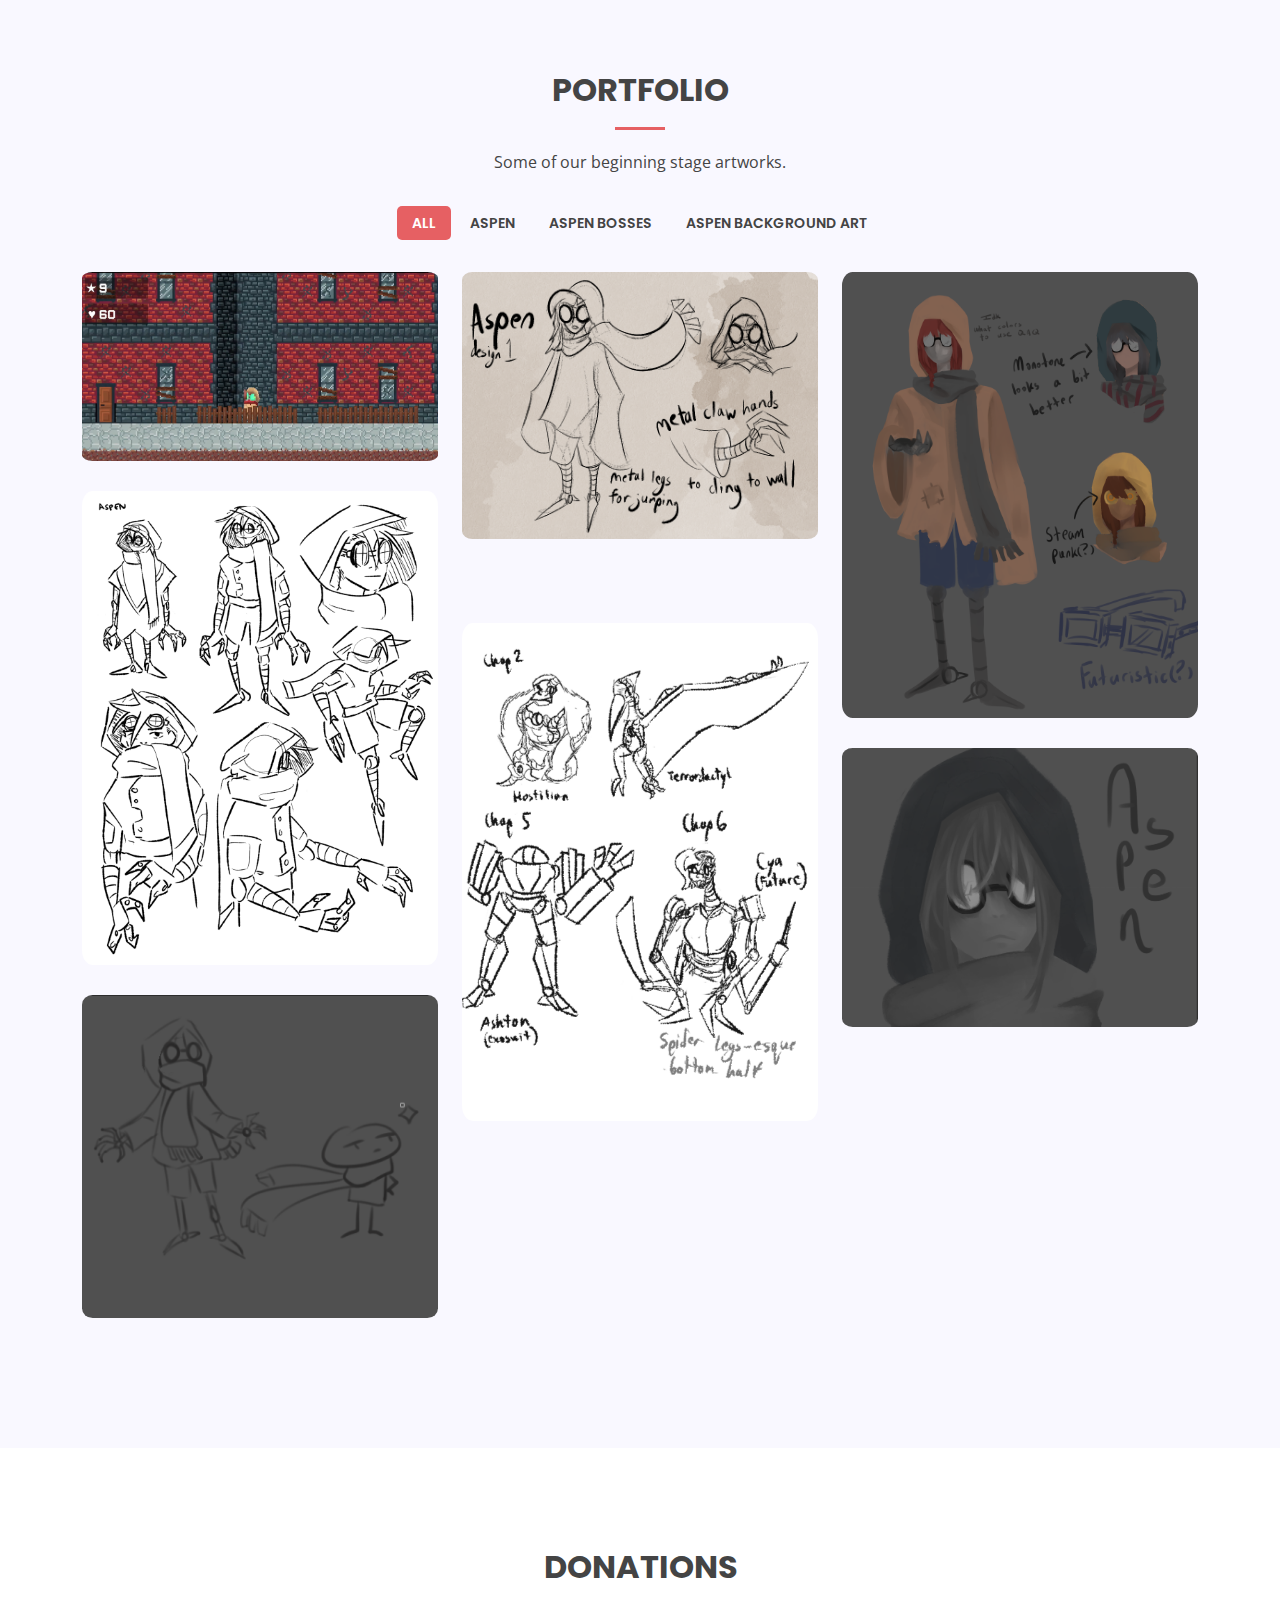
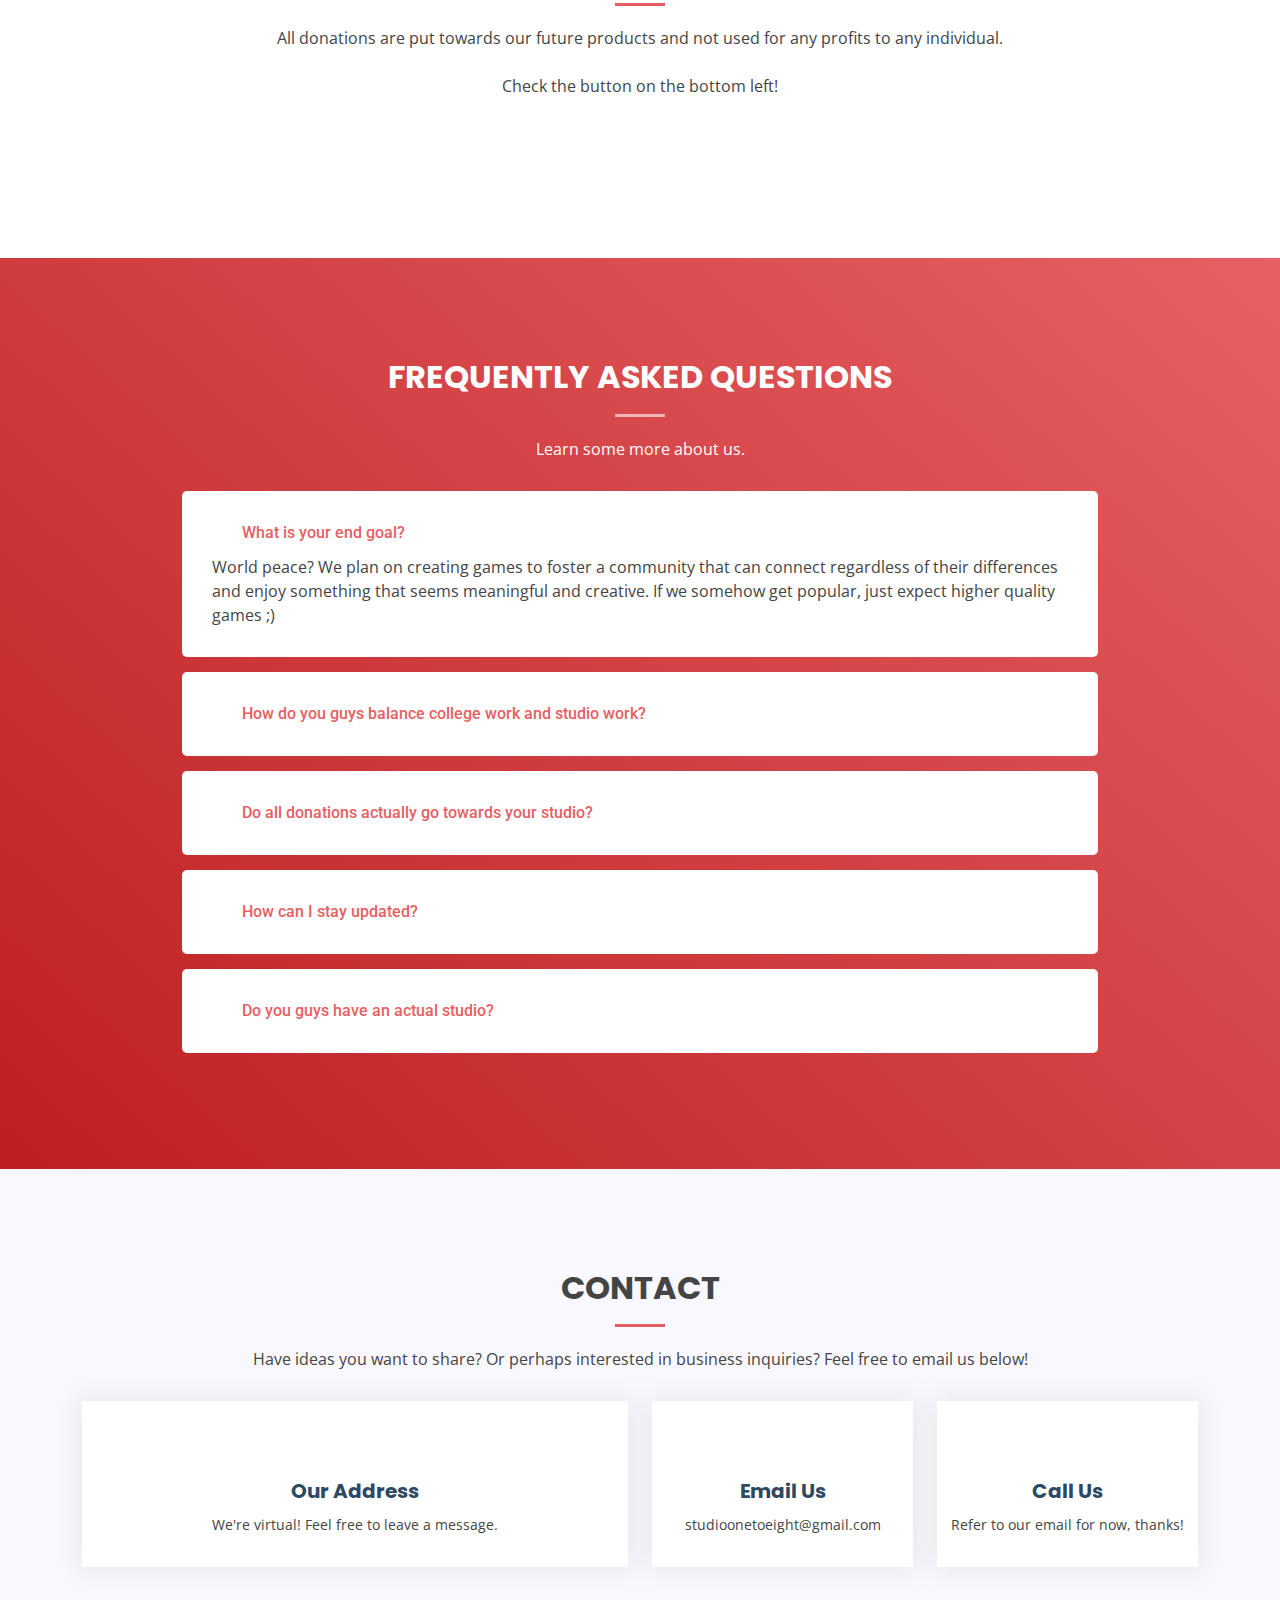
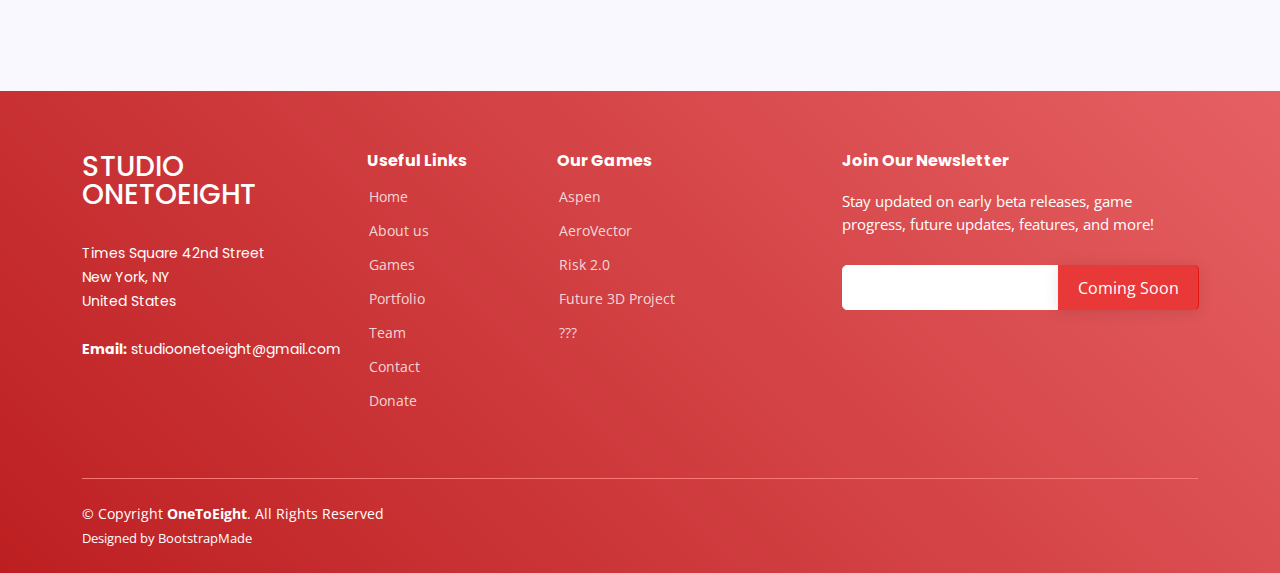
==== commit 7fe03569: "update team desc, donation button" ====
--- a/index.html
+++ b/index.html
@@ -378,31 +378,19 @@
               </div>
             </div>
 
-              <div class="swiper-slide">
-                <div class="testimonial-item">
-                  <p>
-                    <i class="bx bxs-quote-alt-left quote-icon-left"></i>
-                    Likes music, ice hockey, art, and cats ... but is allergic.
-                    <i class="bx bxs-quote-alt-right quote-icon-right"></i>
-                  </p>
-                  <img src="assets/img/testimonials/studio128black.png" class="testimonial-img" alt="">
-                  <h3>Julia</h3>
-                  <h4>Artist</h4>
-                </div>
-              </div>
-
-                <div class="swiper-slide">
-                  <div class="testimonial-item">
-                    <p>
-                      <i class="bx bxs-quote-alt-left quote-icon-left"></i>
-                      100% art + 100% ice hockey + 100% music = 300% talent
-                      <i class="bx bxs-quote-alt-right quote-icon-right"></i>
-                    </p>
-                    <img src="assets/img/testimonials/studio128black.png" class="testimonial-img" alt="">
-                    <h3>John</h3>
-                    <h4>Artist</h4>
-                  </div>
-            </div><!-- End testimonial item -->
+            <div class="swiper-slide">
+              <div class="testimonial-item">
+                <p>
+                  <i class="bx bxs-quote-alt-left quote-icon-left"></i>
+                  100% art + 100% ice hockey + 100% music = 300% talent
+                  <i class="bx bxs-quote-alt-right quote-icon-right"></i>
+                </p>
+                <img src="assets/img/testimonials/studio128black.png" class="testimonial-img" alt="">
+                <h3>Julia</h3>
+                <h4>Artist</h4>
+              </div>
+            </div>
+            <!-- End testimonial item -->
 
             <div class="swiper-slide">
               <div class="testimonial-item">
@@ -583,8 +571,16 @@
 
         <div class="section-title">
           <h2>Donations</h2>
-          <p style="padding-bottom: 30px;">All donations are put towards our future products and not used for any profits to any individual.</p>
-          <iframe id='kofiframe' src='https://ko-fi.com/studioonetoeight/?hidefeed=true&widget=true&embed=true&preview=true' style='border:none;width:100%;padding:4px;' height='712' title='studioonetoeight'></iframe>
+          <p style="padding-bottom: 30px;">All donations are put towards our future products and not used for any profits to any individual.<br/><br/>Check the button on the bottom left!</p>
+          <script src='https://storage.ko-fi.com/cdn/scripts/overlay-widget.js'></script>
+          <script>
+            kofiWidgetOverlay.draw('studioonetoeight', {
+              'type': 'floating-chat',
+              'floating-chat.donateButton.text': 'Support Us',
+              'floating-chat.donateButton.background-color': '#ff5f5f',
+              'floating-chat.donateButton.text-color': '#fff'
+            });
+          </script>
         </div>
 
         <!-- <div class="row">
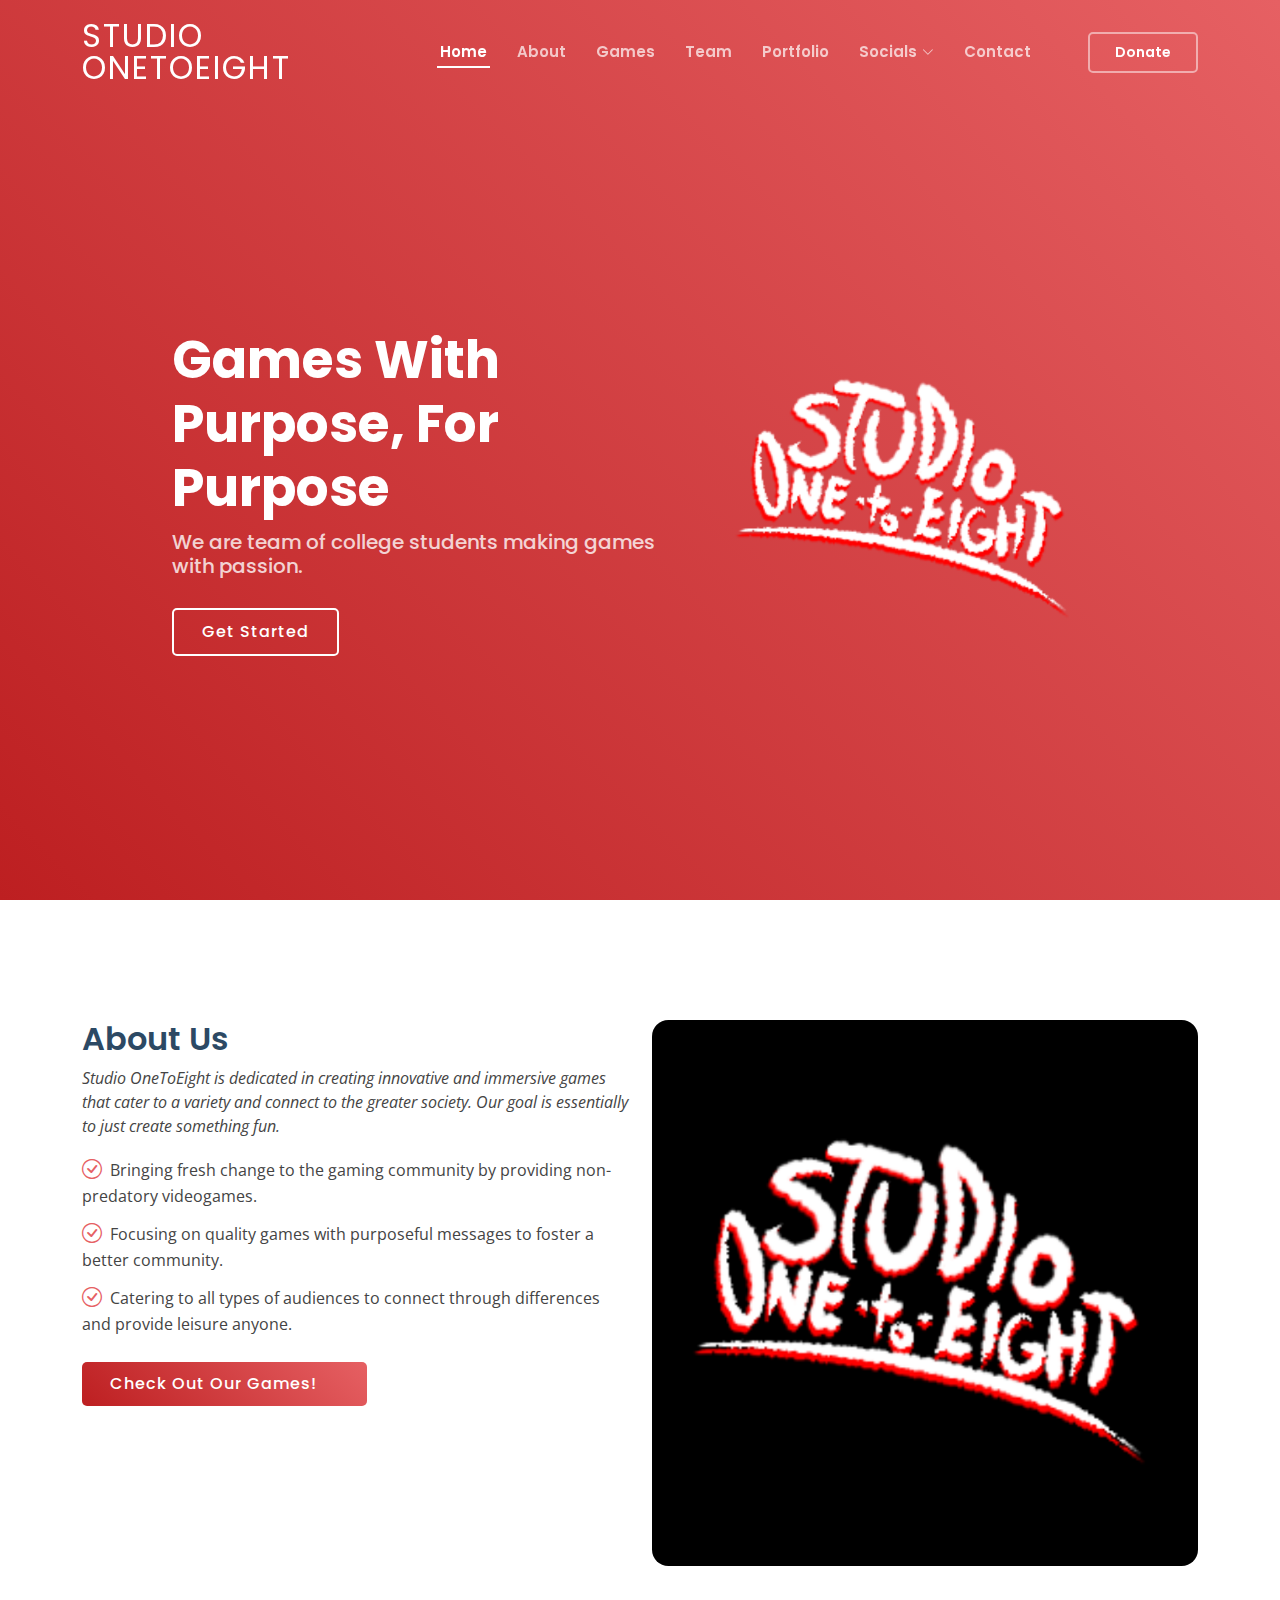
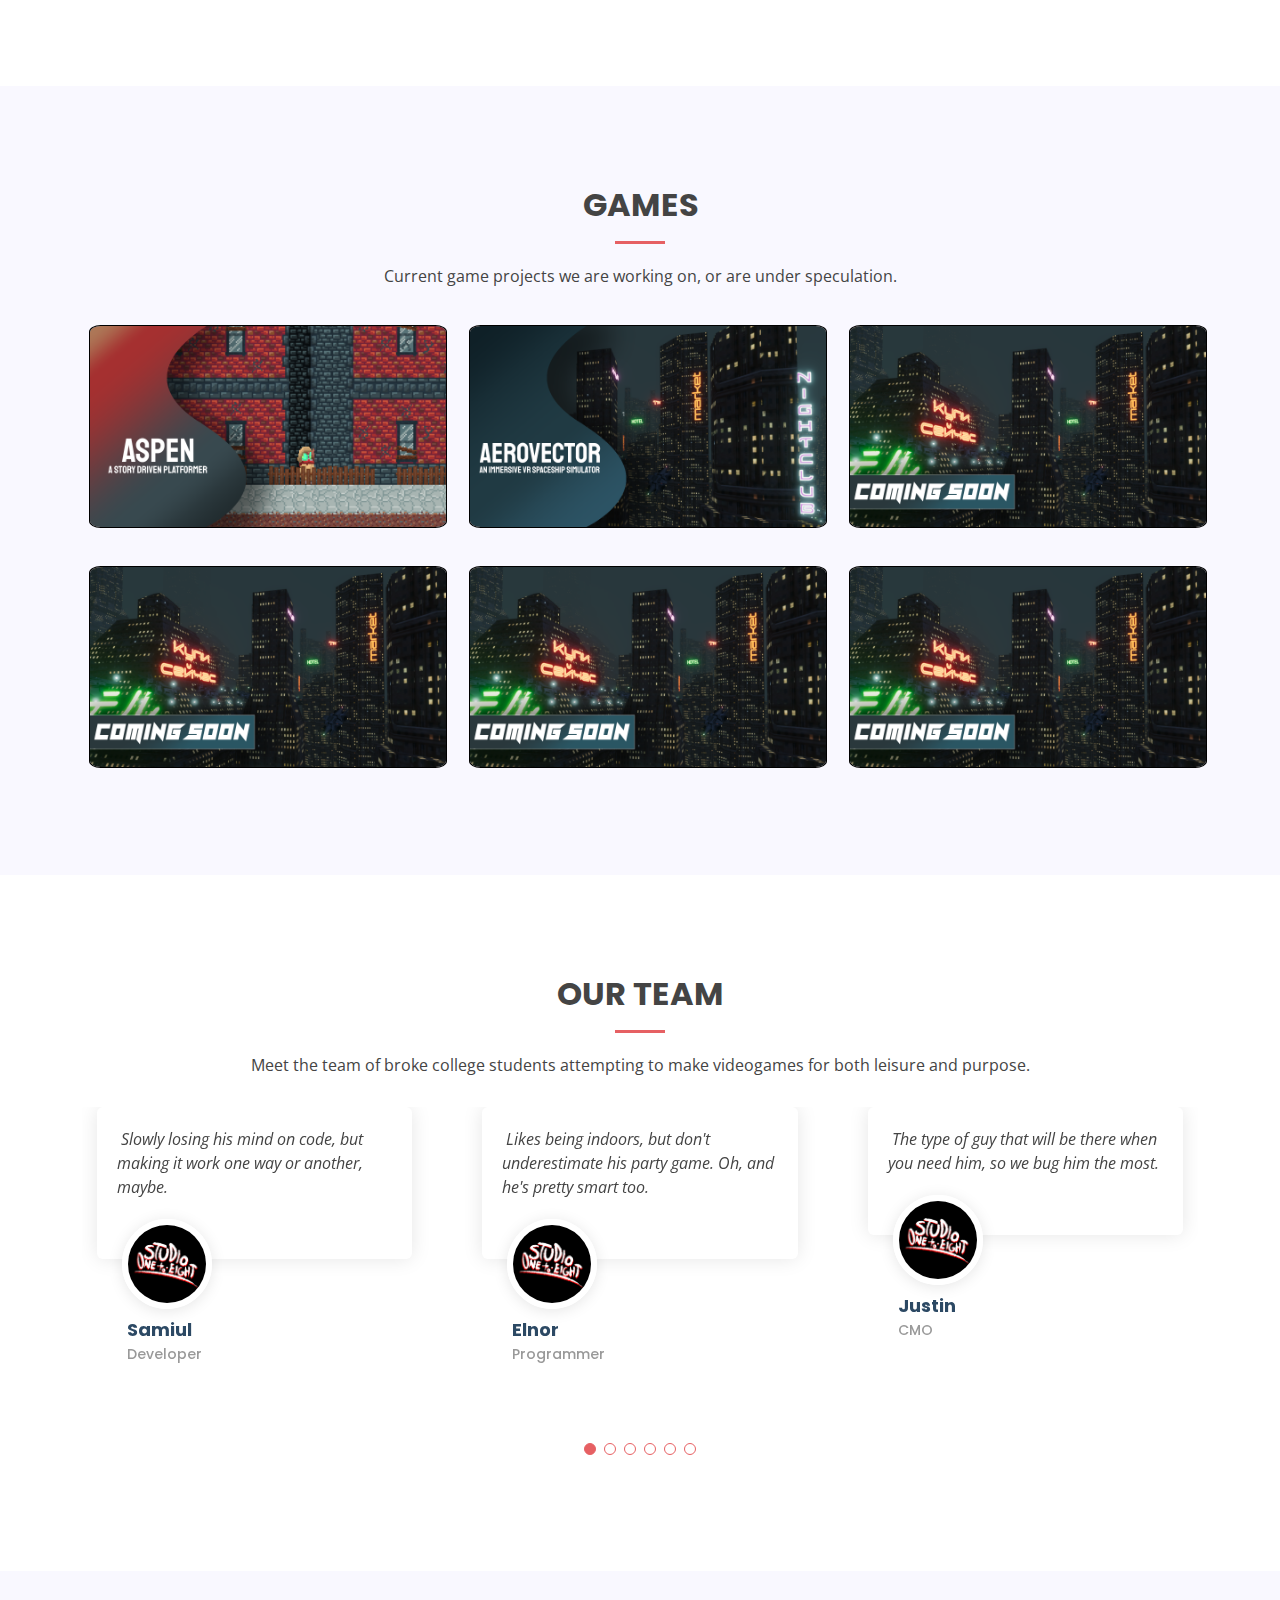
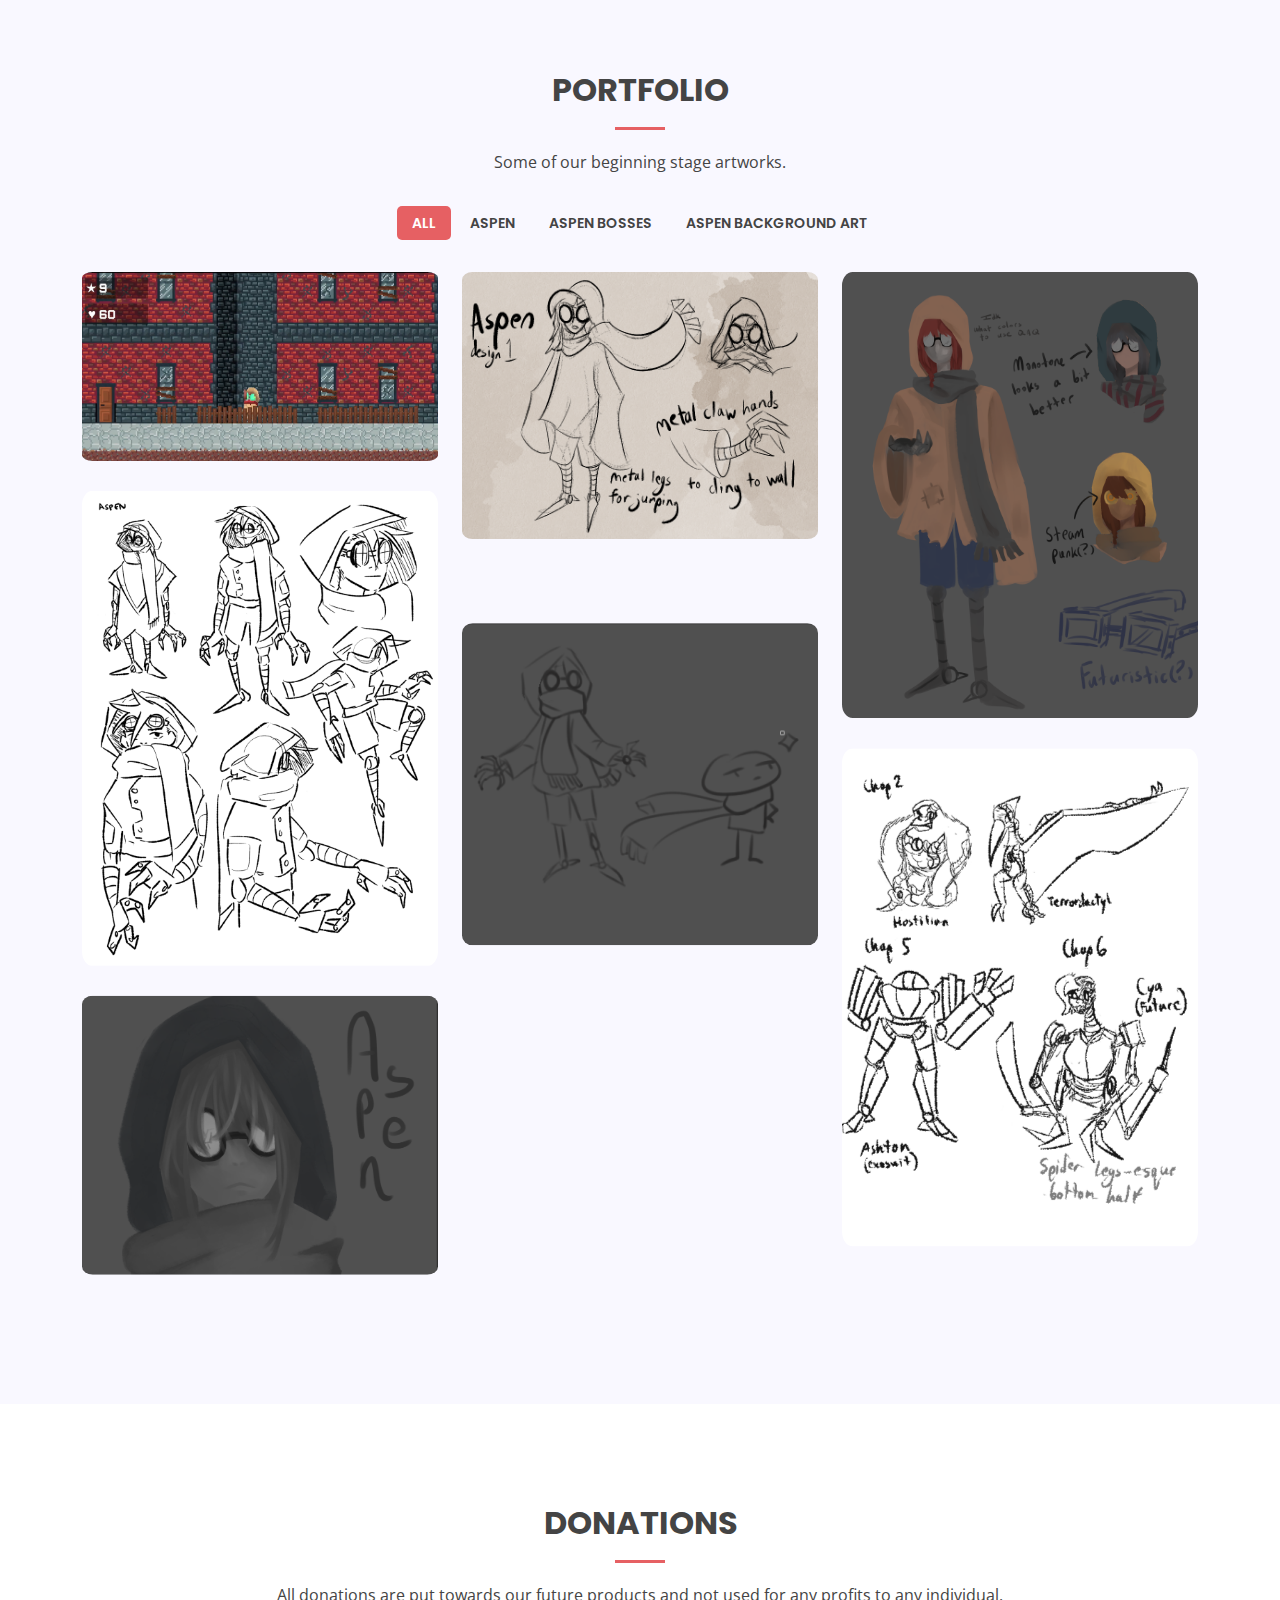
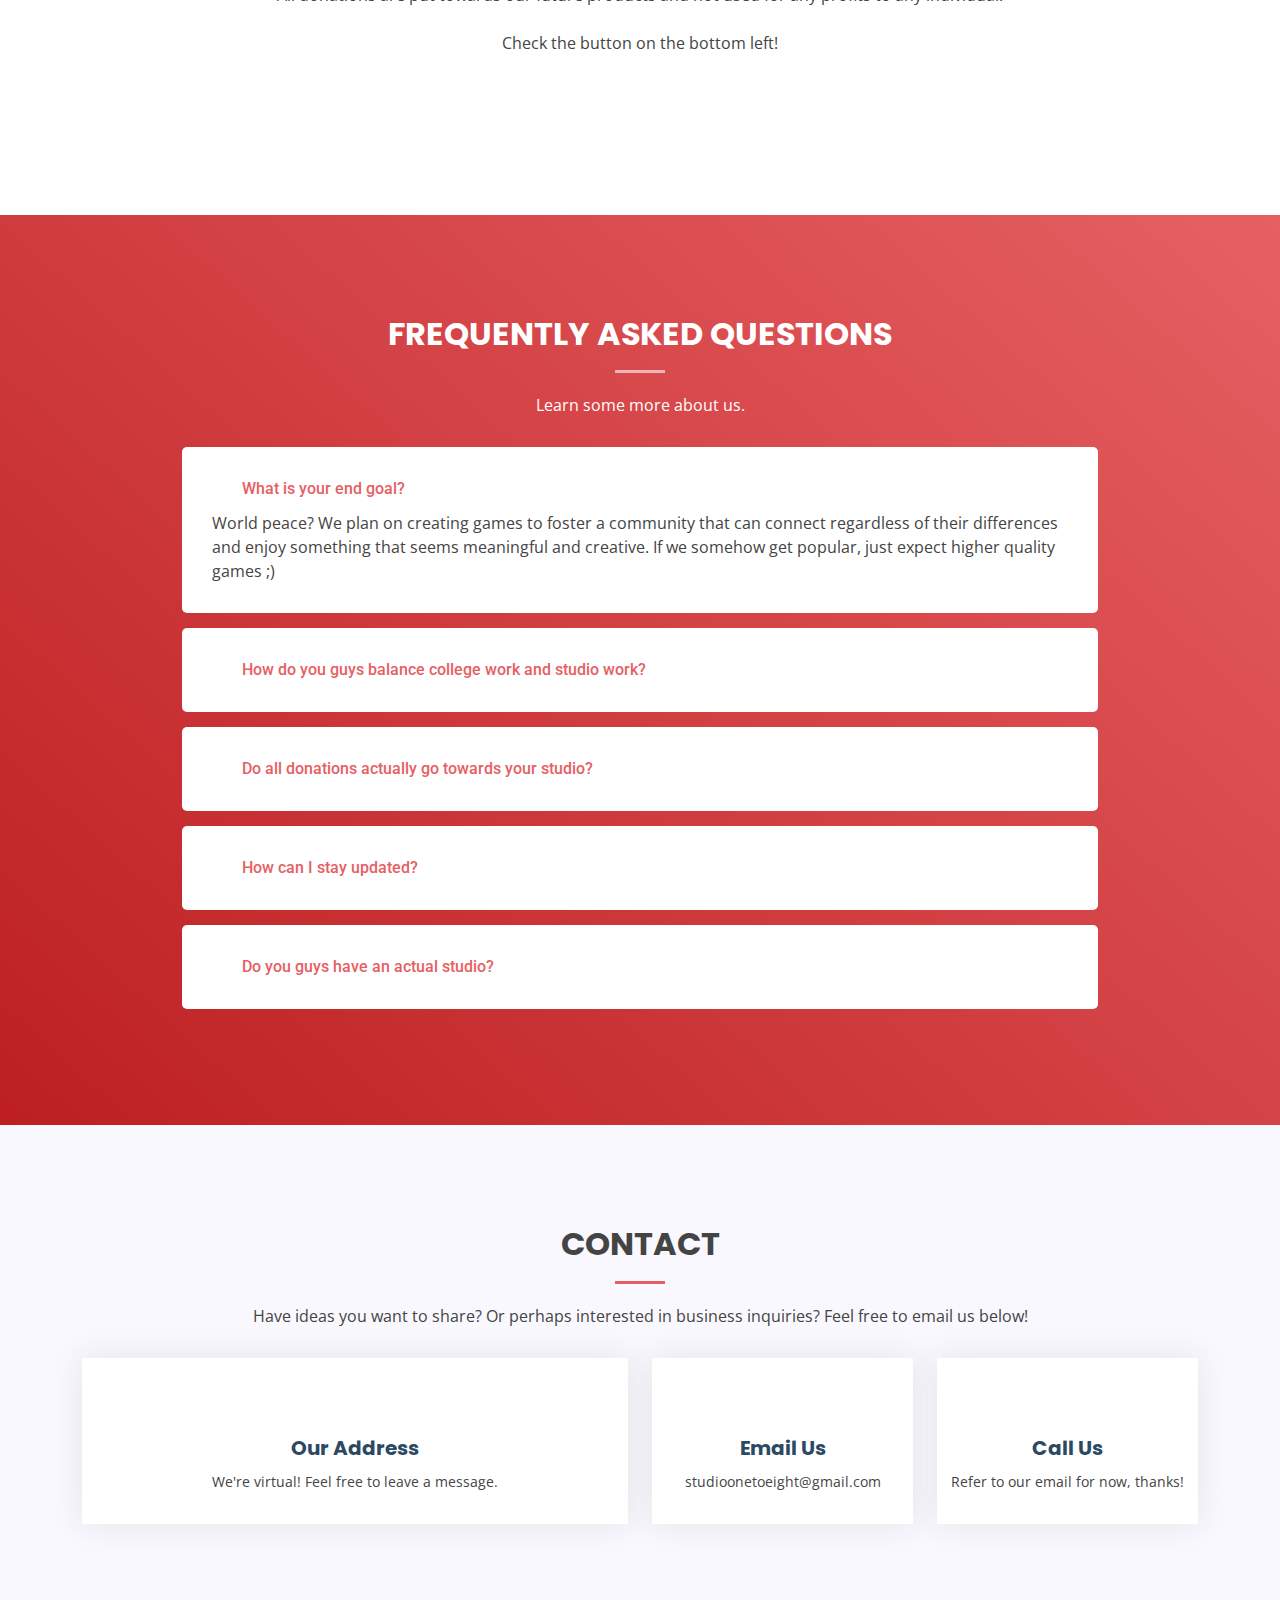
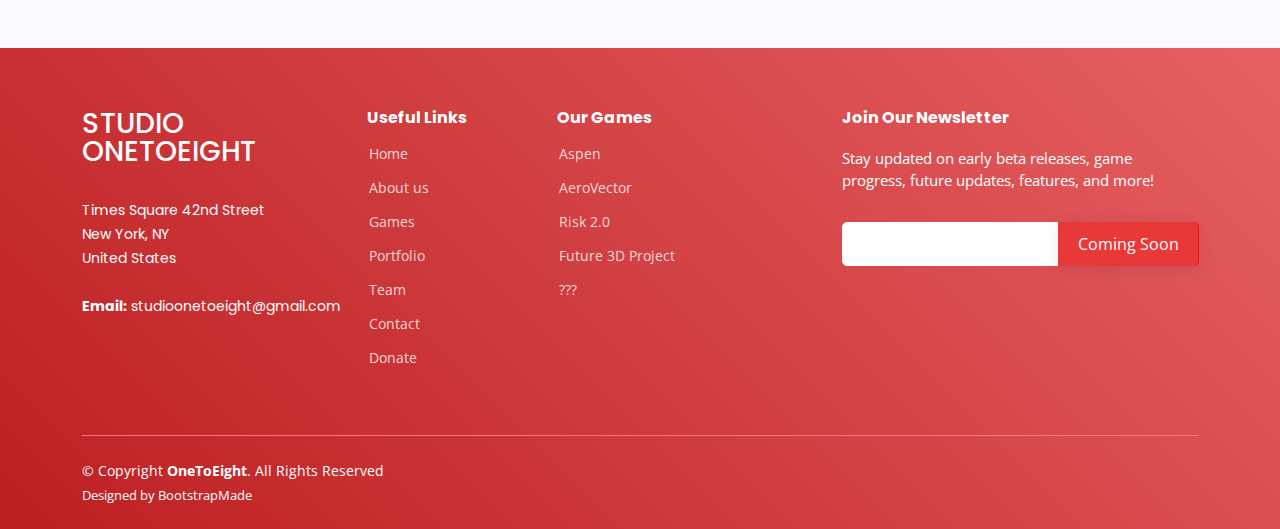
==== commit 49173b6f: "move portfolio content to main.js to avoid repetition of divs" ====
--- a/index.html
+++ b/index.html
@@ -434,7 +434,7 @@
 
         <div class="row portfolio-container">
 
-          <div class="col-lg-4 col-md-6 portfolio-item filter-app">
+          <!-- <div class="col-lg-4 col-md-6 portfolio-item filter-app">
             <div class="portfolio-wrap">
               <img src="assets/img/portfolio/AspenImage.png" class="img-fluid" alt="">
               <div class="portfolio-info">
@@ -544,7 +544,7 @@
                 <a href="portfolio-details.html" title="More Details"><i class="bx bx-link"></i></a>
               </div>
             </div>
-          </div>
+          </div> -->
 
           <!-- <div class="col-lg-4 col-md-6 portfolio-item filter-web">
             <div class="portfolio-wrap">
